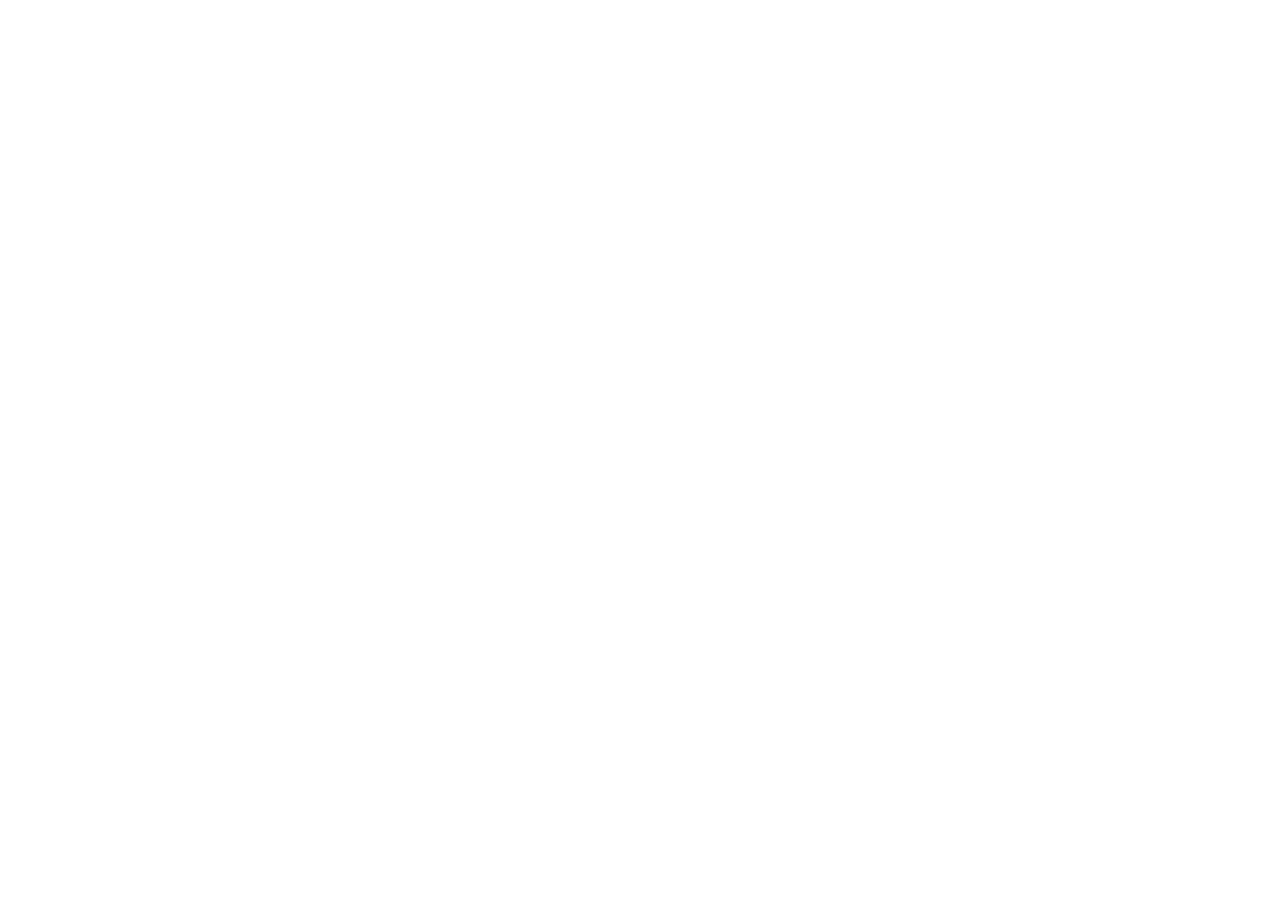
==== index.html @ e5a8c648 "commit1" ====
<!DOCTYPE html>
<html lang="ru">
<head>
    <meta charset="UTF-8">
    <meta http-equiv="X-UA-Compatible" content="IE=edge">
    <meta name="viewport" content="width=device-width, initial-scale=1.0">
    <link rel="preconnect" href="https://fonts.googleapis.com">
    <link rel="preconnect" href="https://fonts.gstatic.com" crossorigin>
    <link href="https://fonts.googleapis.com/css2?family=Raleway:wght@700&family=Roboto:wght@400;500;700;900&display=swap" rel="stylesheet">
    <title>Бизнес</title>
    <link rel="stylesheet" href="https://cdnjs.cloudflare.com/ajax/libs/modern-normalize/1.1.0/modern-normalize.min.css">
    <link rel="stylesheet" href="./css/main.min.css">
</head>
<body>
<!--Верхняя линия -->
 <!-- <header class="header">
    <div class="container header-container">
    <nav class="header-nav">
        <a href="./index.html" class="logo link">Web<span class="logo--header link">Studio</span></a>
        <ul class="header-nav__list list">
            <li class="header-nav__item"><a href="./index.html" class="header-nav__link--active header-nav__link--current link">Студия</a></li>
            <li class="header-nav__item"><a href="./portfolio.html" class="header-nav__link link">Портфолио</a></li>
            <li class="header-nav__item"><a href="#" class="header-nav__link link">Контакты</a></li>
        </ul>
    </nav>
    <ul class="connect list">
        <li class="connect__item">
            <a href="mailto:info@devstudio.com" class="connect__link link">
                <svg class="connect__icon" width="16" height="10">
                    <use href="./images/icons.svg#icon-envelope"></use>
                </svg>info@devstudio.com</a></li>
        <li class="connect__item">
            <a href="tel:+380961111111" class="connect__link link">
                <svg class="connect__icon" width="12" height="16">
                    <use href="./images/icons.svg#icon-smartphone"></use>
                </svg>
                +38 096 111 11 11</a></li>
    </ul>
    </div>
</header>
<main> -->
<!--Шапка-->        
<!-- <section class="hero">
    <div class="container">
    <h1 class="hero__title">Эффективные решения для вашего бизнеса</h1>
    <button type="button" class="hero__btn" data-modal-open>Заказать услугу</button>
</div>
</section> -->
<!--Особенности-->
<!-- <section class="section">
    <div class="container specifics">
        <h2 hidden>Особенности</h2>
    <ul class="specifics__list list" >
        <li class="specifics__item">
            <div class="specifics-soc">
            <svg class="specifics-soc__icon" width="70" height="70"> 
                <use href="./images/icons.svg#icon-antenna-1"></use>
            </svg>
        </div>
            <h3 class="specifics-title">Внимание к деталям</h3>
            <p class="specifics-title__about">Идейные соображения, а также начало повседневной работы по формированию позиции.</p>
        </li>
        <li class="specifics__item">
            <div class="specifics-soc">
            <svg class="specifics-soc__icon" width="70" height="70"> 
                <use href="./images/icons.svg#icon-clock-1"></use>
            </svg>
        </div>
            <h3 class="specifics-title">Пунктуальность</h3>
            <p class="specifics-title__about">Задача организации, в особенности же рамки и место обучения кадров влечет за собой.</p>
        </li>
        <li class="specifics__item">
            <div class="specifics-soc">
            <svg class="specifics-soc__icon" width="70" height="70"> 
                <use href="./images/icons.svg#icon-diagram-1"></use>
            </svg> 
        </div>
            <h3 class="specifics-title">Планирование</h3>
            <p class="specifics-title__about">Равным образом консультация с широким активом в значительной степени обуславливает.</p>
        </li>
        <li class="specifics__item">
            <div class="specifics-soc">
            <svg class="specifics-soc__icon" width="70" height="70"> 
                <use href="./images/icons.svg#icon-astronaut-1"></use>
            </svg>
        </div>
            <h3 class="specifics-title">Современные технологии</h3>
            <p class="specifics-title__about">Значимость этих проблем настолько очевидна, что реализация плановых заданий.</p>
        </li>
    </ul>
    </div>
</section> -->
<!--Чем мы занимаемся-->
<!-- <section class="section about">
<div class="container">
    <h2 class="about__title">Чем мы занимаемся</h2>
    <ul class="about__list list">
        <li class="about__item-1">
         <div class="over--about__item">
         <img 
         src ="./images/box-1.jpg" 
         alt="Делаем таблицы, рабочие программы на Ваших компьютерах"
         width="370"
         height="294"
        />
        <div class="about__over">
        <p class="about__text">Десктопные приложения</p>
        </div>
         </div>
        </li>
        <li class="about__item">
        <div class="over--about__item">
        <img
         src="./images/box-2.jpg" 
         alt="Проверяем работу программ на мобильных устройствах"
         width="370"
         height="294"
        />
        <div class="about__over">
        <p class="about__text">Мобильные приложения</p>
         </div>
        </div>
        </li>
        <li class="about__item">
        <div class="over--about__item">
        <img 
         src="./images/box-3.jpg" 
         alt="Делаем дизайн на Ваших устройствах"
         width="370"
         height="294"
        />
        <div class="about__over">
        <p class="about__text">Дизайнерские решения</p>
        </div>
        </div>
        </li>
    </ul>
</div>
</section> -->
<!--Наша команда-->
<!-- <section class="section teames">
<div class="container">
    <h2 class="teames__title">Наша команда</h2>
    <ul class="teames-list list" >
        <li class="teames-list__item-1">
            <img 
             src="./images/img.jpg" 
             alt="Игорь"
             width="270"
             height="260"
            />
            <div class="border-teames">
            <h3 class="border-teames__names">Игорь Демьяненко</h3>
            <p class="border-teames__proffesion">Product Designer</p>
            <ul class="teames-soc-list  list">
                <li class="teames-soc-list__item"> 
                    <a href="https://instagram.com" target="_blank" rel="noopener norefferer" aria-label="instagram link" class="teames-soc-list__link link">
                        <svg class="teames-soc-list__icon" width="20" height="20"> 
                            <use href="./images/icons.svg#icon-instagram"></use>
                        </svg>
                    </a>
                </li>
                <li class="teames-soc-list__item"> 
                    <a href="https://twitter.com" target="_blank" rel="noopener norefferer" aria-label="twitter link" class="teames-soc-list__link link">
                        <svg class="teames-soc-list__icon" width="20" height="20"> 
                            <use href="./images/icons.svg#icon-twitter"></use>
                        </svg>
                    </a>
                </li>
                <li class="teames-soc-list__item"> 
                    <a href="https://facebook.com" target="_blank" rel="noopener norefferer" aria-label="facebook link" class="teames-soc-list__link link">
                        <svg class="teames-soc-list__icon" width="20" height="20">
                            <use href="./images/icons.svg#icon-facebook"></use>
                        </svg>
                    </a>
                </li>
                <li class="teames-soc-list__item"> 
                    <a href="https://linkedin.com" target="_blank" rel="noopener norefferer" aria-label="linkedin link" class="teames-soc-list__link link">
                        <svg class="teames-soc-list__icon" width="20" height="20"> 
                            <use href="./images/icons.svg#icon-linkedin"></use>
                        </svg>
                    </a>
                </li>
            </ul>
            </div>
        </li>
        <li class="teames-list__item">
            <img
            src="./images/img-1.jpg" 
             alt="Ольга"
             width="270"
             height="260"
            />
            <div class="border-teames">
            <h3 class="border-teames__names">Ольга Репина</h3>
            <p class="border-teames__proffesion">Frontend Developer</p>
            <ul class="teames-soc-list list">
                <li class="teames-soc-list__item"> 
                    <a href="https://instagram.com" target="_blank" rel="noopener norefferer" aria-label="instagram link" class="teames-soc-list__link link">
                        <svg class="teames-soc-list__icon" width="20" height="20"> 
                            <use href="./images/icons.svg#icon-instagram"></use>
                        </svg>
                    </a>
                </li>
                <li class="teames-soc-list__item"> 
                    <a href="https://twitter.com" target="_blank" rel="noopener norefferer" aria-label="twitter link" class="teames-soc-list__link link">
                        <svg class="teames-soc-list__icon" width="20" height="20"> 
                            <use href="./images/icons.svg#icon-twitter"></use>
                        </svg>
                    </a>
                </li>
                <li class="teames-soc-list__item"> 
                    <a href="https://facebook.com" target="_blank" rel="noopener norefferer" aria-label="facebook link" class="teames-soc-list__link link">
                        <svg class="teames-soc-list__icon" width="20" height="20"> 
                            <use href="./images/icons.svg#icon-facebook"></use>
                        </svg>
                    </a>
                </li>
                <li class="teames-soc-list__item"> 
                    <a href="https://linkedin.com" target="_blank" rel="noopener norefferer" aria-label="linkedin link" class="teames-soc-list__link link">
                        <svg class="teames-soc-list__icon" width="20" height="20"> 
                            <use href="./images/icons.svg#icon-linkedin"></use>
                        </svg>
                    </a>
                </li>
            </ul>
            </div>
        </li>
        <li class="teames-list__item">
            <img 
             src="./images/img-2.jpg" 
             alt="Николай"
             width="270"
             height="260"
            />
            <div class="border-teames">
            <h3 class="border-teames__names">Николай Тарасов</h3>
            <p class="border-teames__proffesion">Marketing</p>
            <ul class="teames-soc-list list">
                <li class="teames-soc-list__item"> 
                    <a href="https://instagram.com" target="_blank" rel="noopener norefferer" aria-label="instagram link" class="teames-soc-list__link link">
                        <svg class="teames-soc-list__icon" width="20" height="20"> 
                            <use href="./images/icons.svg#icon-instagram"></use>
                        </svg>
                    </a>
                </li>
                <li class="teames-soc-list__item"> 
                    <a href="https://twitter.com" target="_blank" rel="noopener norefferer" aria-label="twitter link" class="teames-soc-list__link link">
                        <svg class="teames-soc-list__icon" width="20" height="20"> 
                            <use href="./images/icons.svg#icon-twitter"></use>
                        </svg>
                    </a>
                </li>
                <li class="teames-soc-list__item"> 
                    <a href="https://facebook.com" target="_blank" rel="noopener norefferer" aria-label="facebook link" class="teames-soc-list__link link">
                        <svg class="teames-soc-list__icon" width="20" height="20"> 
                            <use href="./images/icons.svg#icon-facebook"></use>
                        </svg>
                    </a>
                </li>
                <li class="teames-soc-list__item"> 
                    <a href="https://linkedin.com" target="_blank" rel="noopener norefferer" aria-label="linkedin link" class="teames-soc-list__link link">
                        <svg class="teames-soc-list__icon" width="20" height="20"> 
                            <use href="./images/icons.svg#icon-linkedin"></use>
                        </svg>
                    </a>
                </li>
            </ul>
            </div>
        </li>
        <li class="teames-list__item">
            <img 
             src="./images/img-3.jpg"  
             alt="Михаил"
             width="270"
             height="260"
             />
             <div class="border-teames">
            <h3 class="border-teames__names">Михаил Ермаков</h3>
            <p class="border-teames__proffesion">UI Designer</p>
            <ul class="teames-soc-list list">
                <li class="teames-soc-list__item"> 
                    <a href="https://instagram.com" target="_blank" rel="noopener norefferer" aria-label="instagram link" class="teames-soc-list__link link">
                        <svg class="teames-soc-list__icon" width="20" height="20">
                            <use href="./images/icons.svg#icon-instagram"></use>
                        </svg>
                    </a>
                </li>
                <li class="teames-soc-list__item"> 
                    <a href="https://twitter.com" target="_blank" rel="noopener norefferer" aria-label="twitter link" class="teames-soc-list__link link">
                        <svg class="teames-soc-list__icon" width="20" height="20">
                            <use href="./images/icons.svg#icon-twitter"></use>
                        </svg>
                    </a>
                </li>
                <li class="teames-soc-list__item"> 
                    <a href="https://facebook.com" target="_blank" rel="noopener norefferer" aria-label="facebook link" class="teames-soc-list__link link">
                        <svg class="teames-soc-list__icon" width="20" height="20">
                            <use href="./images/icons.svg#icon-facebook"></use>
                        </svg>
                    </a>
                </li>
                <li class="teames-soc-list__item"> 
                    <a href="https://linkedin.com" target="_blank" rel="noopener norefferer" aria-label="linkedin link" class="teames-soc-list__link link">
                        <svg class="teames-soc-list__icon" width="20" height="20"> 
                            <use href="./images/icons.svg#icon-linkedin"></use>
                        </svg>
                    </a>
                </li>
            </ul>
            </div>
        </li>
    </ul>
</div>
</section> -->
<!--Постоянные клиенты-->
<!-- <section class="section regular-clientes">
    <div class="container">
        <h2 class="regular-clientes__title">Постоянные клиенты</h2>
        <ul class="regular-clientes-list list" >
            <li class="regular-clientes-list__item">
                    <a href="https://ya&co.com" target="_blank" rel="noopener norefferer" aria-label="ya&co link" class="regular-clientes-list__link link">
                        <svg class="regular-clientes-list__icon" width="106" height="60">
                            <use href="./images/icons.svg#icon-logo5"></use>
                        </svg>
                    </a>
                </li>
                <li class="regular-clientes-list__item">
                    <a href="https://company-taglins-hers.com" target="_blank" rel="noopener norefferer" aria-label="company-taglins-hers link" class="regular-clientes-list__link link">
                        <svg class="regular-clientes-list__icon" width="106" height="60">
                            <use href="./images/icons.svg#icon-logo4"></use>
                        </svg>
                    </a>
                </li>
                <li class="regular-clientes-list__item">
                    <a href="https://company.com" target="_blank" rel="noopener norefferer" aria-label="company link" class="regular-clientes-list__link link">
                        <svg class="regular-clientes-list__icon" width="106" height="60">
                            <use href="./images/icons.svg#icon-logo3"></use>
                        </svg>
                    </a>
                </li>
                <li class="regular-clientes-list__item">
                    <a href="https://foster-peters.com" target="_blank" rel="noopener norefferer" aria-label="foster-peters link" class="regular-clientes-list__link link">
                        <svg class="regular-clientes-list__icon" width="106" height="60">
                            <use href="./images/icons.svg#icon-logo2"></use>
                        </svg>
                    </a>
                </li>
                <li class="regular-clientes-list__item">
                    <a href="https://brand.com" target="_blank" rel="noopener norefferer" aria-label="brand link" class="regular-clientes-list__link link">
                        <svg class="regular-clientes-list__icon" width="106" height="60">
                            <use href="./images/icons.svg#icon-logo1"></use>
                        </svg>
                    </a>
                </li>
                <li class="regular-clientes-list__item">
                    <a href="https://company-tag-line.com" target="_blank" rel="noopener norefferer" aria-label="company-tag-line link" class="regular-clientes-list__link link">
                        <svg class="regular-clientes-list__icon" width="106" height="60">
                            <use href="./images/icons.svg#icon-logo"></use>
                        </svg>
                    </a>
                </li>
    </ul>  
</div>
</section>
</main>  -->
<!--Подвал -->
<!-- <footer class="footer">
    <div class="container footer-container">
        <div class="adress">
    <a href="./index.html" class="logo logo__link link">Web<span class="logo--footer link">Studio</span></a>
  <address class="footer-adress">
      <ul class="footer-adress-list list" >
          <li class="footer-adress-list__item"><a href="https://goo.gl/maps/yjC5RcyftHidpWkh8" target="_blank" rel="nooperer norefferer" class="footer-adress-list__link link">г. Киев, пр-т Леси Украинки, 26</a></li>
          <li class="footer-adress-list__item"><a href="mailto:info@example.com" class="footer-adress-list__link link">info@example.com</a></li>
          <li class="footer-adress-list__item"><a href="tel:+380991111111" class="footer-adress-list__link link">+38 099 111 11 11</a></li>
      </ul>
  </address>
</div>
  <div class="footer-soc">
    <h2 class="footer-soc__title">Присоединяйтесь</h2>
    <ul class="footer-soc-list list">
        <li class="footer-soc-list__item"> 
            <a href="https://instagram.com" target="_blank" rel="noopener norefferer" aria-label="instagram link" class="footer-soc-list__link link">
                <svg class="footer-soc-list__icon" width="20" height="20">
                    <use href="./images/icons.svg#icon-instagram"></use>
                </svg>
            </a>
        </li>
        <li class="footer-soc-list__item"> 
            <a href="https://twitter.com" target="_blank" rel="noopener norefferer" aria-label="twitter link" class="footer-soc-list__link link">
                <svg class="footer-soc-list__icon" width="20" height="20">
                    <use href="./images/icons.svg#icon-twitter"></use>
                </svg>
            </a>
        </li>
        <li class="footer-soc-list__item"> 
            <a href="https://facebook.com" target="_blank" rel="noopener norefferer" aria-label="facebook link" class="footer-soc-list__link link">
                <svg class="footer-soc-list__icon" width="20" height="20">
                    <use href="./images/icons.svg#icon-facebook"></use>
                </svg>
            </a>
        </li>
        <li class="footer-soc-list__item"> 
            <a href="https://linkedin.com" target="_blank" rel="noopener norefferer" aria-label="linkedin link" class="footer-soc-list__link link">
                <svg class="footer-soc-list__icon" width="20" height="20"> 
                    <use href="./images/icons.svg#icon-linkedin"></use>
                </svg>
            </a>
        </li>
    </ul>
    </div>
    <div class="footer-subscribe">
        <h2 class="footer-subscribe__title">Подпишитесь на рассылку</h2>
        <form class="footer-subscribe-form">
            <input type="email" name="mail" id="mail" placeholder="E-mail" class="footer-subscribe-form__mail" required>
            <button type="submit" class="footer-subscribe-form__btn--send">Подписаться 
                <svg class="footer-subscribe-form__icon" width="24" height="24">
                <use href="./images/icons.svg#icon-send">
                </use>
              </svg>
            </button>
        </form>
    </div>
</div>
</footer> -->
<!--модал -->
<!-- <div class="backdrop is-hidden" data-modal>
    <div class="modal">
    <button type="button" class="modal__close-btn" data-modal-close>
        <svg class="modal__icon" width="18" height="18">
          <use href="./images/icons.svg#icon-close-black"></use>
        </svg>
      </button>
      <form class="modal-form" method="POST">
          <b class="modal-form__title">Оставьте свои данные, мы вам перезвоним</b>
              <label for="name" class="modal-form__group">
              <span class="modal-form__tag">Имя</span>
                  <input type="text" name="user-name" id="name" class="modal-form__input" placeholder="">
                  <svg class="modal-form__icon" width="18" height="18">
                    <use href="./images/icons.svg#icon-person"></use>
                  </svg>
                </label>
            <label for="tel" class="modal-form__group">
            <span class="modal-form__tag">Телефон</span>
                <input type="tel" name="user-phone" id="tel" class="modal-form__input" placeholder="">
                <svg class="modal-form__icon" width="18" height="18">
                  <use href="./images/icons.svg#icon-phone"></use>
                </svg>
                </label>
            <label for="email" class="modal-form__group">
            <span class="modal-form__tag">Почта</span>
                <input type="email" name="email" id="email" class="modal-form__input" placeholder="">
                <svg class="modal-form__icon" width="18" height="18">
                  <use href="./images/icons.svg#icon-email-black"></use>
                </svg>
            </label>
            <label for="comment"  id="non-hidden" class="modal-form__group">
               <span class="modal-form__tag">Комментарий</span>
                <textarea name="comment" id="comment" rows="5" class="modal-form__textarea" placeholder="Введите текст"></textarea>
            </label>
          <label class="modal-form__group">
              <input type="checkbox" name="checkbox" id="checkbox" class="modal-field-checkbox visually-hidden" tabindex="-1" aria-hidden="true">
              <span class="modal-field-checkbox__group" tabindex="0" role="checkbox" aria-checked="true" aria-labelledby="checkbox">
                <svg class="modal-field-checkbox__icon" width="16" height="15">
                    <use href="./images/icons.svg#icon-Vector1"></use>
                  </svg>
              </span>
              <span class="modal-field-checkbox__agreement">Соглашаюсь с рассылкой и принимаю&nbsp;
                      <a href="" class="modal-field-checkbox__rules">Условия договора</a>
                </span>
            </label>
        <button type="submit" class="modal-form__btn-send-modal">Отправить</button>
      </form>
    </div>
</div>
<script src="./js/modal.js"></script> -->
</body>
</html>
---- css/main.min.css ----
:root{--main-color: #757575;--first-title-color:#FFFFFF;--second-title-color: #212121;--first-btn-color: #ffff;--accent-color:#2196F3}body{font-family:'Roboto', sans-serif;font-size:14px;font-weight:400;font-style:normal;background-color:#ffffff;color:var(--main-color)}a,input,textarea{color:currentColor}h1,h2,h3,h4,h5,h6,p,ul{padding:0;margin:0}.list{margin:0;padding:0}.list{list-style:none}.link{text-decoration:none}*,::after,::before{-webkit-box-sizing:border-box;box-sizing:border-box}.container{max-width:480px;margin:0 auto;padding-left:15px;padding-right:15px}@media screen and (min-width: 768px){.container{max-width:768px}}@media screen and (min-width: 1200px){.container{max-width:1200px}}.section{padding-bottom:0}@media screen and (min-width: 768px){.specifics__list{display:-webkit-box;display:-ms-flexbox;display:flex;-ms-flex-wrap:wrap;flex-wrap:wrap;gap:30px}}.specifics-soc{display:-webkit-box;display:-ms-flexbox;display:flex;height:120px;margin-bottom:30px;-webkit-box-align:center;-ms-flex-align:center;align-items:center;-webkit-box-pack:center;-ms-flex-pack:center;justify-content:center;background-color:#F5F4FA;border-radius:4px}.specifics-title{margin-bottom:10px;font-weight:700;line-height:1.14;letter-spacing:0.03em;text-transform:uppercase;text-align:center;color:var(--second-title-color)}@media screen and (min-width: 768px){.specifics-title{text-align:left}}.specifics-title__about{line-height:1.71;letter-spacing:0.03em;color:var(--main-color)}@media screen and (max-width: 767px){.specifics__item{margin-bottom:30px}.specifics__item:last-child{margin-bottom:0}}@media screen and (min-width: 768px){.specifics__item{-ms-flex-preferred-size:354px;flex-basis:354px}}@media screen and (min-width: 1200px){.specifics__item{-ms-flex-preferred-size:270px;flex-basis:270px}}
/*# sourceMappingURL=main.min.css.map */
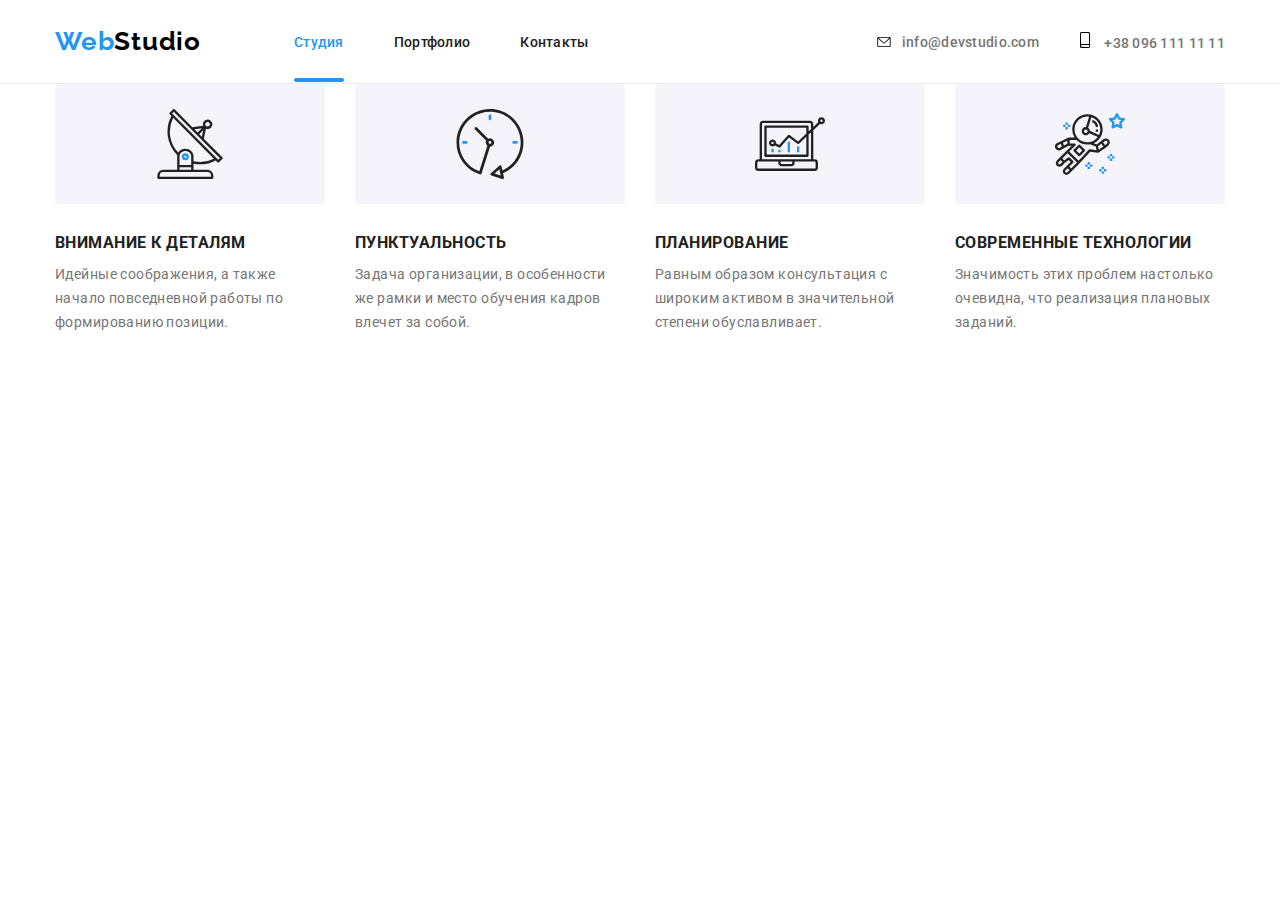
==== commit 90ee936a: "commit2" ====
--- a/index.html
+++ b/index.html
@@ -13,7 +13,7 @@
 </head>
 <body>
 <!--Верхняя линия -->
- <!-- <header class="header">
+ <header class="header">
     <div class="container header-container">
     <nav class="header-nav">
         <a href="./index.html" class="logo link">Web<span class="logo--header link">Studio</span></a>
@@ -38,7 +38,7 @@
     </ul>
     </div>
 </header>
-<main> -->
+<main>
 <!--Шапка-->        
 <!-- <section class="hero">
     <div class="container">
@@ -47,7 +47,7 @@
 </div>
 </section> -->
 <!--Особенности-->
-<!-- <section class="section">
+<section class="section">
     <div class="container specifics">
         <h2 hidden>Особенности</h2>
     <ul class="specifics__list list" >
@@ -89,7 +89,7 @@
         </li>
     </ul>
     </div>
-</section> -->
+</section>
 <!--Чем мы занимаемся-->
 <!-- <section class="section about">
 <div class="container">
--- a/css/main.min.css
+++ b/css/main.min.css
@@ -1,2 +1,2 @@
-:root{--main-color: #757575;--first-title-color:#FFFFFF;--second-title-color: #212121;--first-btn-color: #ffff;--accent-color:#2196F3}body{font-family:'Roboto', sans-serif;font-size:14px;font-weight:400;font-style:normal;background-color:#ffffff;color:var(--main-color)}a,input,textarea{color:currentColor}h1,h2,h3,h4,h5,h6,p,ul{padding:0;margin:0}.list{margin:0;padding:0}.list{list-style:none}.link{text-decoration:none}*,::after,::before{-webkit-box-sizing:border-box;box-sizing:border-box}.container{max-width:480px;margin:0 auto;padding-left:15px;padding-right:15px}@media screen and (min-width: 768px){.container{max-width:768px}}@media screen and (min-width: 1200px){.container{max-width:1200px}}.section{padding-bottom:0}@media screen and (min-width: 768px){.specifics__list{display:-webkit-box;display:-ms-flexbox;display:flex;-ms-flex-wrap:wrap;flex-wrap:wrap;gap:30px}}.specifics-soc{display:-webkit-box;display:-ms-flexbox;display:flex;height:120px;margin-bottom:30px;-webkit-box-align:center;-ms-flex-align:center;align-items:center;-webkit-box-pack:center;-ms-flex-pack:center;justify-content:center;background-color:#F5F4FA;border-radius:4px}.specifics-title{margin-bottom:10px;font-weight:700;line-height:1.14;letter-spacing:0.03em;text-transform:uppercase;text-align:center;color:var(--second-title-color)}@media screen and (min-width: 768px){.specifics-title{text-align:left}}.specifics-title__about{line-height:1.71;letter-spacing:0.03em;color:var(--main-color)}@media screen and (max-width: 767px){.specifics__item{margin-bottom:30px}.specifics__item:last-child{margin-bottom:0}}@media screen and (min-width: 768px){.specifics__item{-ms-flex-preferred-size:354px;flex-basis:354px}}@media screen and (min-width: 1200px){.specifics__item{-ms-flex-preferred-size:270px;flex-basis:270px}}
+:root{--main-color: #757575;--first-title-color:#FFFFFF;--second-title-color: #212121;--first-btn-color: #ffff;--accent-color:#2196F3}body{font-family:'Roboto', sans-serif;font-size:14px;font-weight:400;font-style:normal;background-color:#ffffff;color:var(--main-color)}a,input,textarea{color:currentColor}h1,h2,h3,h4,h5,h6,p,ul{padding:0;margin:0}.list{margin:0;padding:0}.list{list-style:none}.link{text-decoration:none}*,::after,::before{-webkit-box-sizing:border-box;box-sizing:border-box}.container{max-width:480px;margin:0 auto;padding-left:15px;padding-right:15px}@media screen and (min-width: 768px){.container{max-width:768px}}@media screen and (min-width: 1200px){.container{max-width:1200px}}.header{border-bottom:1px solid #ECECEC}.header-container{display:-webkit-box;display:-ms-flexbox;display:flex;-webkit-box-align:center;-ms-flex-align:center;align-items:center}.header-nav{display:-webkit-box;display:-ms-flexbox;display:flex;-webkit-box-align:center;-ms-flex-align:center;align-items:center}.logo{margin-right:93px;font-family:'Raleway', sans-serif;font-weight:700;font-size:26px;line-height:1.19;letter-spacing:0.03em;border:none;color:var(--accent-color)}.logo--header{color:#000000}.header-nav__list{display:-webkit-box;display:-ms-flexbox;display:flex;-webkit-box-align:center;-ms-flex-align:center;align-items:center}.header-nav__list .header-nav__link--active{display:block;padding-top:32px;padding-bottom:32px;font-weight:500;font-size:14px;line-height:1.15;letter-spacing:0.02em;color:var(--accent-color)}.header-nav__list .header-nav__link--current{position:relative;color:var(--accent-color)}@media screen and (max-width: 767px){.header-nav__list{display:none}}.header-nav__item+.header-nav__item{margin-left:50px}.header-nav__link{display:block;padding-top:32px;padding-bottom:32px;font-weight:500;font-size:14px;line-height:1.15;letter-spacing:0.02em;color:var(--second-title-color);-webkit-transition:color 250ms cubic-bezier(0.4, 0, 0.2, 1);transition:color 250ms cubic-bezier(0.4, 0, 0.2, 1)}.header-nav__link:hover,.header-nav__link:focus{color:var(--accent-color)}.header-nav__link--active.header-nav__link--current::after{content:"";width:100%;height:4px;position:absolute;bottom:0px;left:0px;display:block;border-radius:4px;background:var(--accent-color);-webkit-transition:opacity 250ms cubic-bezier(0.4, 0, 0.2, 1);transition:opacity 250ms cubic-bezier(0.4, 0, 0.2, 1)}@media screen and (max-width: 767px){.connect{display:none}}@media screen and (min-width: 768px){.connect{margin-left:auto}}@media screen and (min-width: 1200px){.connect{display:-webkit-box;display:-ms-flexbox;display:flex}}.connect__item{-webkit-transition:fill 250ms cubic-bezier(0.4, 0, 0.2, 1);transition:fill 250ms cubic-bezier(0.4, 0, 0.2, 1)}@media screen and (min-width: 768px) and (max-width: 1199px){.connect__item{margin-bottom:10px}.connect__item:last-child{margin-bottom:0}}@media screen and (min-width: 1200px){.connect__item{display:-webkit-box;display:-ms-flexbox;display:flex;-webkit-box-align:center;-ms-flex-align:center;align-items:center}}.connect__item:hover,.connect__item:focus{fill:var(--accent-color)}.connect__item+.connect__item{margin-left:30px}.connect__link{display:block;margin-left:10px;font-weight:500;font-size:14px;line-height:1.15;letter-spacing:0.02em;color:var(--main-color);-webkit-transition:color 250ms cubic-bezier(0.4, 0, 0.2, 1);transition:color 250ms cubic-bezier(0.4, 0, 0.2, 1)}@media screen and (min-width: 1200px){.connect__link{padding-top:32px;padding-bottom:32px}}.connect__link:hover,.connect__link:focus{color:var(--accent-color)}.connect__icon{margin-right:10px;color:var(--main-color)}.section{padding-bottom:0}@media screen and (min-width: 768px){.specifics__list{display:-webkit-box;display:-ms-flexbox;display:flex;-ms-flex-wrap:wrap;flex-wrap:wrap;gap:30px}}.specifics-soc{display:-webkit-box;display:-ms-flexbox;display:flex;height:120px;margin-bottom:30px;-webkit-box-align:center;-ms-flex-align:center;align-items:center;-webkit-box-pack:center;-ms-flex-pack:center;justify-content:center;background-color:#F5F4FA;border-radius:4px}.specifics-title{margin-bottom:10px;font-weight:700;line-height:1.14;letter-spacing:0.03em;text-transform:uppercase;text-align:center;color:var(--second-title-color)}@media screen and (min-width: 768px){.specifics-title{text-align:left}}.specifics-title__about{line-height:1.71;letter-spacing:0.03em;color:var(--main-color)}@media screen and (max-width: 767px){.specifics__item{margin-bottom:30px}.specifics__item:last-child{margin-bottom:0}}@media screen and (min-width: 768px){.specifics__item{-ms-flex-preferred-size:354px;flex-basis:354px}}@media screen and (min-width: 1200px){.specifics__item{-ms-flex-preferred-size:270px;flex-basis:270px}}
 /*# sourceMappingURL=main.min.css.map */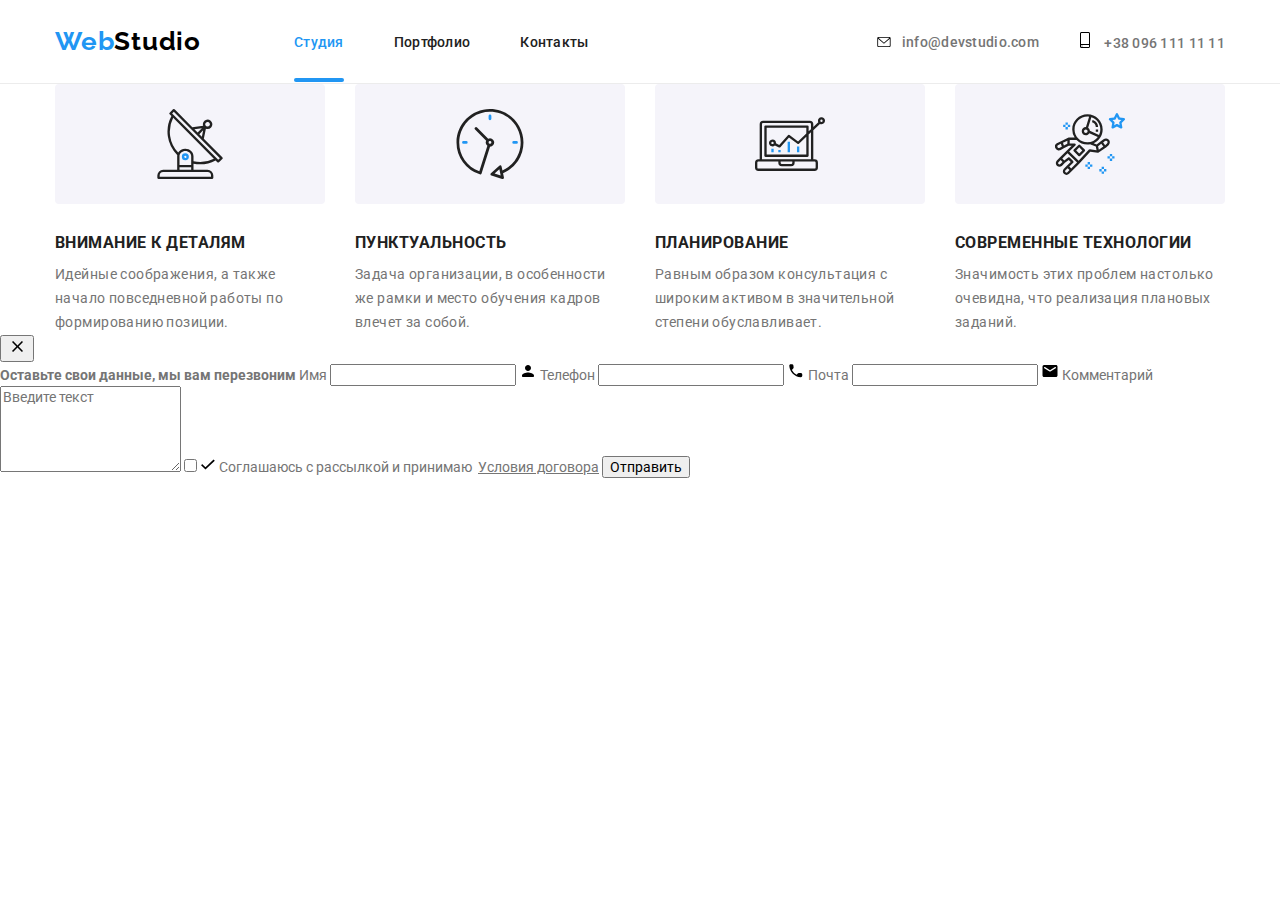
==== commit 42daa6c4: "commit3" ====
--- a/index.html
+++ b/index.html
@@ -22,6 +22,51 @@
             <li class="header-nav__item"><a href="./portfolio.html" class="header-nav__link link">Портфолио</a></li>
             <li class="header-nav__item"><a href="#" class="header-nav__link link">Контакты</a></li>
         </ul>
+        <button type="button" class="header-btn" data-menu-button aria-expanded="false">
+            <svg class="header-btn__icon" width="40" height="40">
+            <use class="header-btn__icon-open" href="./images/icons.svg#icon-menu_40px"></use>
+            <use class="header-btn__icon-close" href="./images/icons.svg#icon-close-black"></use>
+            </svg>
+        </button>
+        <div class="mobile-btn" data-menu>
+            <ul class="mobile-btn__list list">
+                <li class="mobile-btn__item">
+                    <a href="./index.html" class="mobile-btn__link--active link">Студия</a>
+                </li>
+                <li class="mobile-btn__item">
+                    <a href="./portfolio.html" class="mobile-btn__link link">Портфолио</a>
+                </li>
+                <li class="mobile-btn__item">
+                    <a href="#" class="mobile-btn__link link">Контакты</a>
+                </li>
+            </ul>  
+            <ul class="mobile-btn-connect__list list">
+                <li class="mobile-btn-connect__item">
+                    <a href="tel:+380961111111" class="mobile-btn-connect__link--phone link">+38 096 111 11 11</a>
+                </li>
+                <li class="mobile-btn-connect__item">
+                    <a href="mailto:info@devstudio.com" class="mobile-btn-connect__link--mail link">info@devstudio.com</a>
+                </li>
+            </ul>
+            <ul class="mobile-soc-list  list">
+                <li class="mobile-soc-list__item"> 
+                    <a href="https://instagram.com" target="_blank" rel="noopener norefferer" aria-label="instagram link" class="mobile-soc-list__link link">Instagram
+                    </a>
+                </li>
+                <li class="mobile-soc-list__item"> 
+                    <a href="https://twitter.com" target="_blank" rel="noopener norefferer" aria-label="twitter link" class="mobile-soc-list__link link">Twitter
+                    </a>
+                </li>
+                <li class="mobile-soc-list__item"> 
+                    <a href="https://facebook.com" target="_blank" rel="noopener norefferer" aria-label="facebook link" class="mobile-soc-list__link link">Facebook
+                    </a>
+                </li>
+                <li class="mobile-soc-list__item"> 
+                    <a href="https://linkedin.com" target="_blank" rel="noopener norefferer" aria-label="linkedin link" class="mobile-soc-list__link link">LinkedIn
+                    </a>
+                </li>
+            </ul>
+        </div>
     </nav>
     <ul class="connect list">
         <li class="connect__item">
@@ -425,7 +470,7 @@
 </div>
 </footer> -->
 <!--модал -->
-<!-- <div class="backdrop is-hidden" data-modal>
+<div class="backdrop is-hidden" data-modal>
     <div class="modal">
     <button type="button" class="modal__close-btn" data-modal-close>
         <svg class="modal__icon" width="18" height="18">
@@ -474,6 +519,7 @@
       </form>
     </div>
 </div>
-<script src="./js/modal.js"></script> -->
+<script src="./js/modal.js"></script>
+<script src="./js/header-btn.js"></script>
 </body>
 </html>
--- a/css/main.min.css
+++ b/css/main.min.css
@@ -1,2 +1,2 @@
-:root{--main-color: #757575;--first-title-color:#FFFFFF;--second-title-color: #212121;--first-btn-color: #ffff;--accent-color:#2196F3}body{font-family:'Roboto', sans-serif;font-size:14px;font-weight:400;font-style:normal;background-color:#ffffff;color:var(--main-color)}a,input,textarea{color:currentColor}h1,h2,h3,h4,h5,h6,p,ul{padding:0;margin:0}.list{margin:0;padding:0}.list{list-style:none}.link{text-decoration:none}*,::after,::before{-webkit-box-sizing:border-box;box-sizing:border-box}.container{max-width:480px;margin:0 auto;padding-left:15px;padding-right:15px}@media screen and (min-width: 768px){.container{max-width:768px}}@media screen and (min-width: 1200px){.container{max-width:1200px}}.header{border-bottom:1px solid #ECECEC}.header-container{display:-webkit-box;display:-ms-flexbox;display:flex;-webkit-box-align:center;-ms-flex-align:center;align-items:center}.header-nav{display:-webkit-box;display:-ms-flexbox;display:flex;-webkit-box-align:center;-ms-flex-align:center;align-items:center}.logo{margin-right:93px;font-family:'Raleway', sans-serif;font-weight:700;font-size:26px;line-height:1.19;letter-spacing:0.03em;border:none;color:var(--accent-color)}.logo--header{color:#000000}.header-nav__list{display:-webkit-box;display:-ms-flexbox;display:flex;-webkit-box-align:center;-ms-flex-align:center;align-items:center}.header-nav__list .header-nav__link--active{display:block;padding-top:32px;padding-bottom:32px;font-weight:500;font-size:14px;line-height:1.15;letter-spacing:0.02em;color:var(--accent-color)}.header-nav__list .header-nav__link--current{position:relative;color:var(--accent-color)}@media screen and (max-width: 767px){.header-nav__list{display:none}}.header-nav__item+.header-nav__item{margin-left:50px}.header-nav__link{display:block;padding-top:32px;padding-bottom:32px;font-weight:500;font-size:14px;line-height:1.15;letter-spacing:0.02em;color:var(--second-title-color);-webkit-transition:color 250ms cubic-bezier(0.4, 0, 0.2, 1);transition:color 250ms cubic-bezier(0.4, 0, 0.2, 1)}.header-nav__link:hover,.header-nav__link:focus{color:var(--accent-color)}.header-nav__link--active.header-nav__link--current::after{content:"";width:100%;height:4px;position:absolute;bottom:0px;left:0px;display:block;border-radius:4px;background:var(--accent-color);-webkit-transition:opacity 250ms cubic-bezier(0.4, 0, 0.2, 1);transition:opacity 250ms cubic-bezier(0.4, 0, 0.2, 1)}@media screen and (max-width: 767px){.connect{display:none}}@media screen and (min-width: 768px){.connect{margin-left:auto}}@media screen and (min-width: 1200px){.connect{display:-webkit-box;display:-ms-flexbox;display:flex}}.connect__item{-webkit-transition:fill 250ms cubic-bezier(0.4, 0, 0.2, 1);transition:fill 250ms cubic-bezier(0.4, 0, 0.2, 1)}@media screen and (min-width: 768px) and (max-width: 1199px){.connect__item{margin-bottom:10px}.connect__item:last-child{margin-bottom:0}}@media screen and (min-width: 1200px){.connect__item{display:-webkit-box;display:-ms-flexbox;display:flex;-webkit-box-align:center;-ms-flex-align:center;align-items:center}}.connect__item:hover,.connect__item:focus{fill:var(--accent-color)}.connect__item+.connect__item{margin-left:30px}.connect__link{display:block;margin-left:10px;font-weight:500;font-size:14px;line-height:1.15;letter-spacing:0.02em;color:var(--main-color);-webkit-transition:color 250ms cubic-bezier(0.4, 0, 0.2, 1);transition:color 250ms cubic-bezier(0.4, 0, 0.2, 1)}@media screen and (min-width: 1200px){.connect__link{padding-top:32px;padding-bottom:32px}}.connect__link:hover,.connect__link:focus{color:var(--accent-color)}.connect__icon{margin-right:10px;color:var(--main-color)}.section{padding-bottom:0}@media screen and (min-width: 768px){.specifics__list{display:-webkit-box;display:-ms-flexbox;display:flex;-ms-flex-wrap:wrap;flex-wrap:wrap;gap:30px}}.specifics-soc{display:-webkit-box;display:-ms-flexbox;display:flex;height:120px;margin-bottom:30px;-webkit-box-align:center;-ms-flex-align:center;align-items:center;-webkit-box-pack:center;-ms-flex-pack:center;justify-content:center;background-color:#F5F4FA;border-radius:4px}.specifics-title{margin-bottom:10px;font-weight:700;line-height:1.14;letter-spacing:0.03em;text-transform:uppercase;text-align:center;color:var(--second-title-color)}@media screen and (min-width: 768px){.specifics-title{text-align:left}}.specifics-title__about{line-height:1.71;letter-spacing:0.03em;color:var(--main-color)}@media screen and (max-width: 767px){.specifics__item{margin-bottom:30px}.specifics__item:last-child{margin-bottom:0}}@media screen and (min-width: 768px){.specifics__item{-ms-flex-preferred-size:354px;flex-basis:354px}}@media screen and (min-width: 1200px){.specifics__item{-ms-flex-preferred-size:270px;flex-basis:270px}}
+:root{--main-color: #757575;--first-title-color:#FFFFFF;--second-title-color: #212121;--first-btn-color: #ffff;--accent-color:#2196F3}body{font-family:'Roboto', sans-serif;font-size:14px;font-weight:400;font-style:normal;background-color:#ffffff;color:var(--main-color)}a,input,textarea{color:currentColor}h1,h2,h3,h4,h5,h6,p,ul{padding:0;margin:0}.list{margin:0;padding:0}.list{list-style:none}.link{text-decoration:none}*,::after,::before{-webkit-box-sizing:border-box;box-sizing:border-box}.container{max-width:480px;margin:0 auto;padding-left:15px;padding-right:15px}@media screen and (min-width: 768px){.container{max-width:768px}}@media screen and (min-width: 1200px){.container{max-width:1200px}}.header{border-bottom:1px solid #ECECEC}@media screen and (max-width: 767px){.header{padding-top:10px;padding-bottom:10px}}@media screen and (min-width: 768px){.header-container{display:-webkit-box;display:-ms-flexbox;display:flex;-webkit-box-align:center;-ms-flex-align:center;align-items:center}}.header-nav{display:-webkit-box;display:-ms-flexbox;display:flex;-webkit-box-align:center;-ms-flex-align:center;align-items:center;-webkit-box-pack:justify;-ms-flex-pack:justify;justify-content:space-between}.logo{margin-right:93px;font-family:'Raleway', sans-serif;font-weight:700;font-size:26px;line-height:1.19;letter-spacing:0.03em;border:none;color:var(--accent-color)}.logo--header{color:#000000}.header-nav__list{display:-webkit-box;display:-ms-flexbox;display:flex;-webkit-box-align:center;-ms-flex-align:center;align-items:center}@media screen and (max-width: 767px){.header-nav__list{display:none}}.header-nav__list .header-nav__link--active{display:block;font-weight:500;font-size:14px;line-height:1.15;letter-spacing:0.02em;color:var(--accent-color)}@media screen and (min-width: 768px){.header-nav__list .header-nav__link--active{padding-top:32px;padding-bottom:32px}}.header-nav__list .header-nav__link--current{position:relative;color:var(--accent-color)}.header-nav__item+.header-nav__item{margin-left:50px}.header-nav__link{display:block;font-weight:500;font-size:14px;line-height:1.15;letter-spacing:0.02em;color:var(--second-title-color);-webkit-transition:color 250ms cubic-bezier(0.4, 0, 0.2, 1);transition:color 250ms cubic-bezier(0.4, 0, 0.2, 1)}@media screen and (min-width: 768px){.header-nav__link{padding-top:32px;padding-bottom:32px}}.header-nav__link:hover,.header-nav__link:focus{color:var(--accent-color)}.header-nav__link--active.header-nav__link--current::after{content:"";width:100%;height:4px;position:absolute;bottom:0px;left:0px;display:block;border-radius:4px;background:var(--accent-color);-webkit-transition:opacity 250ms cubic-bezier(0.4, 0, 0.2, 1);transition:opacity 250ms cubic-bezier(0.4, 0, 0.2, 1)}@media screen and (max-width: 767px){.connect{display:none}}@media screen and (min-width: 768px){.connect{margin-left:auto}}@media screen and (min-width: 1200px){.connect{display:-webkit-box;display:-ms-flexbox;display:flex}}.connect__item{-webkit-transition:fill 250ms cubic-bezier(0.4, 0, 0.2, 1);transition:fill 250ms cubic-bezier(0.4, 0, 0.2, 1)}@media screen and (min-width: 768px) and (max-width: 1199px){.connect__item{margin-bottom:10px}.connect__item:last-child{margin-bottom:0}}@media screen and (min-width: 1200px){.connect__item{display:-webkit-box;display:-ms-flexbox;display:flex;-webkit-box-align:center;-ms-flex-align:center;align-items:center}}.connect__item:hover,.connect__item:focus{fill:var(--accent-color)}@media screen and (min-width: 1200px){.connect__item+.connect__item{margin-left:30px}}.connect__link{display:block;margin-left:10px;font-weight:500;font-size:14px;line-height:1.15;letter-spacing:0.02em;color:var(--main-color);-webkit-transition:color 250ms cubic-bezier(0.4, 0, 0.2, 1);transition:color 250ms cubic-bezier(0.4, 0, 0.2, 1)}@media screen and (min-width: 1200px){.connect__link{padding-top:32px;padding-bottom:32px}}.connect__link:hover,.connect__link:focus{color:var(--accent-color)}.connect__icon{margin-right:10px;color:var(--main-color)}.header-btn{position:relative;display:-webkit-box;display:-ms-flexbox;display:flex;-webkit-box-align:center;-ms-flex-align:center;align-items:center;-webkit-box-pack:center;-ms-flex-pack:center;justify-content:center;border:none;fill:#000000;background-color:transparent;width:40px;height:40px;padding:0;cursor:pointer;z-index:10;-webkit-transition:fill 250ms cubic-bezier(0.4, 0, 0.2, 1);transition:fill 250ms cubic-bezier(0.4, 0, 0.2, 1)}@media screen and (min-width: 768px){.header-btn{display:none}}.header-btn:hover,.header-btn:focus{fill:var(--accent-color)}.header-btn .header-btn__icon-open{opacity:1}.header-btn.is-open .header-btn__icon-open{opacity:0}.header-btn .header-btn__icon-close{opacity:0}.header-btn.is-open .header-btn__icon-close{opacity:1}.mobile-btn{position:fixed;top:0;left:0;-webkit-transform:translateX(100%);transform:translateX(100%);background-color:#fff;width:100%;height:100%;padding:48px 40px;-webkit-transition:-webkit-transform 250ms cubic-bezier(0.4, 0, 0.2, 1);transition:-webkit-transform 250ms cubic-bezier(0.4, 0, 0.2, 1);transition:transform 250ms cubic-bezier(0.4, 0, 0.2, 1);transition:transform 250ms cubic-bezier(0.4, 0, 0.2, 1), -webkit-transform 250ms cubic-bezier(0.4, 0, 0.2, 1)}.mobile-btn.is-open{-webkit-transform:translateX(0);transform:translateX(0)}.mobile-btn__item{margin-bottom:32px}.mobile-btn__item:last-child{margin-bottom:0}.mobile-btn__link{font-family:'Roboto';font-style:normal;font-weight:500;font-size:40px;line-height:1.17;letter-spacing:0.02em;color:var(--second-title-color);-webkit-transition:color 250ms cubic-bezier(0.4, 0, 0.2, 1);transition:color 250ms cubic-bezier(0.4, 0, 0.2, 1)}.mobile-btn__link:hover,.mobile-btn__link:focus{color:var(--accent-color)}.mobile-btn__link--active{font-family:'Roboto';font-style:normal;font-weight:500;font-size:40px;line-height:1.17;letter-spacing:0.02em;color:#2196F3}.mobile-btn-connect__list{margin-top:auto;margin-bottom:64px}.mobile-btn-connect__item{margin-bottom:32px}.mobile-btn-connect__item:last-child{margin-bottom:0}.mobile-btn-connect__link{font-family:'Roboto';font-style:normal;font-weight:500}.mobile-btn-connect__link--phone{font-size:34px;line-height:1.18;letter-spacing:0.02em;color:#2196F3}@media screen and (max-width: 479px){.mobile-btn-connect__link--phone{font-size:24px}}.mobile-btn-connect__link--mail{font-size:24px;line-height:1.17;letter-spacing:0.02em;color:#757575}.mobile-soc-list{display:-webkit-box;display:-ms-flexbox;display:flex;-ms-flex-wrap:wrap;flex-wrap:wrap;gap:10px}.mobile-soc-list__link{font-family:'Roboto';font-style:normal;font-weight:500;font-size:18px;line-height:1.22;letter-spacing:0.02em;color:#2196F3}.mobile-soc-list__item:not(:last-child) .mobile-soc-list__link{padding-right:10px;border-right:1px solid rgba(33,33,33,0.2)}.section{padding-bottom:0}@media screen and (min-width: 768px){.specifics__list{display:-webkit-box;display:-ms-flexbox;display:flex;-ms-flex-wrap:wrap;flex-wrap:wrap;gap:30px}}.specifics-soc{display:-webkit-box;display:-ms-flexbox;display:flex;height:120px;margin-bottom:30px;-webkit-box-align:center;-ms-flex-align:center;align-items:center;-webkit-box-pack:center;-ms-flex-pack:center;justify-content:center;background-color:#F5F4FA;border-radius:4px}.specifics-title{margin-bottom:10px;font-weight:700;line-height:1.14;letter-spacing:0.03em;text-transform:uppercase;text-align:center;color:var(--second-title-color)}@media screen and (min-width: 768px){.specifics-title{text-align:left}}.specifics-title__about{line-height:1.71;letter-spacing:0.03em;color:var(--main-color)}@media screen and (max-width: 767px){.specifics__item{margin-bottom:30px}.specifics__item:last-child{margin-bottom:0}}@media screen and (min-width: 768px){.specifics__item{-ms-flex-preferred-size:354px;flex-basis:354px}}@media screen and (min-width: 1200px){.specifics__item{-ms-flex-preferred-size:270px;flex-basis:270px}}
 /*# sourceMappingURL=main.min.css.map */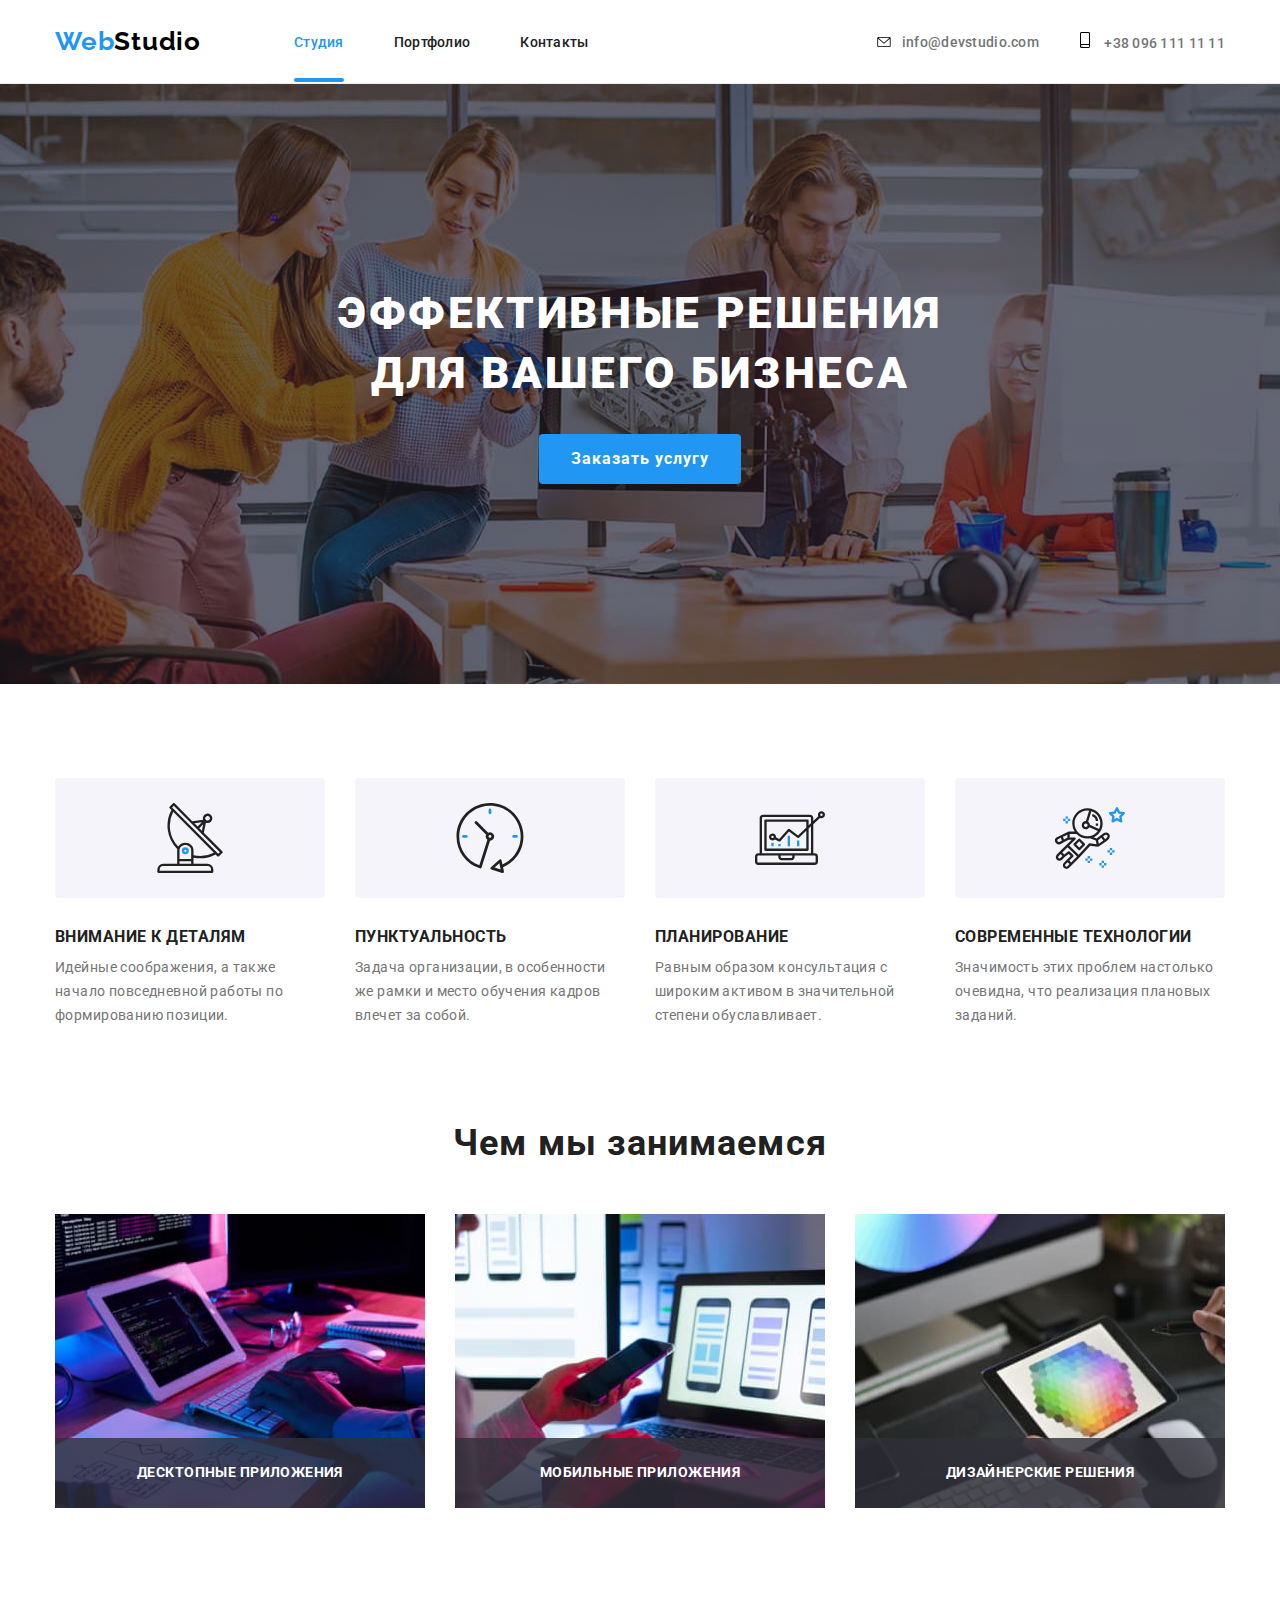
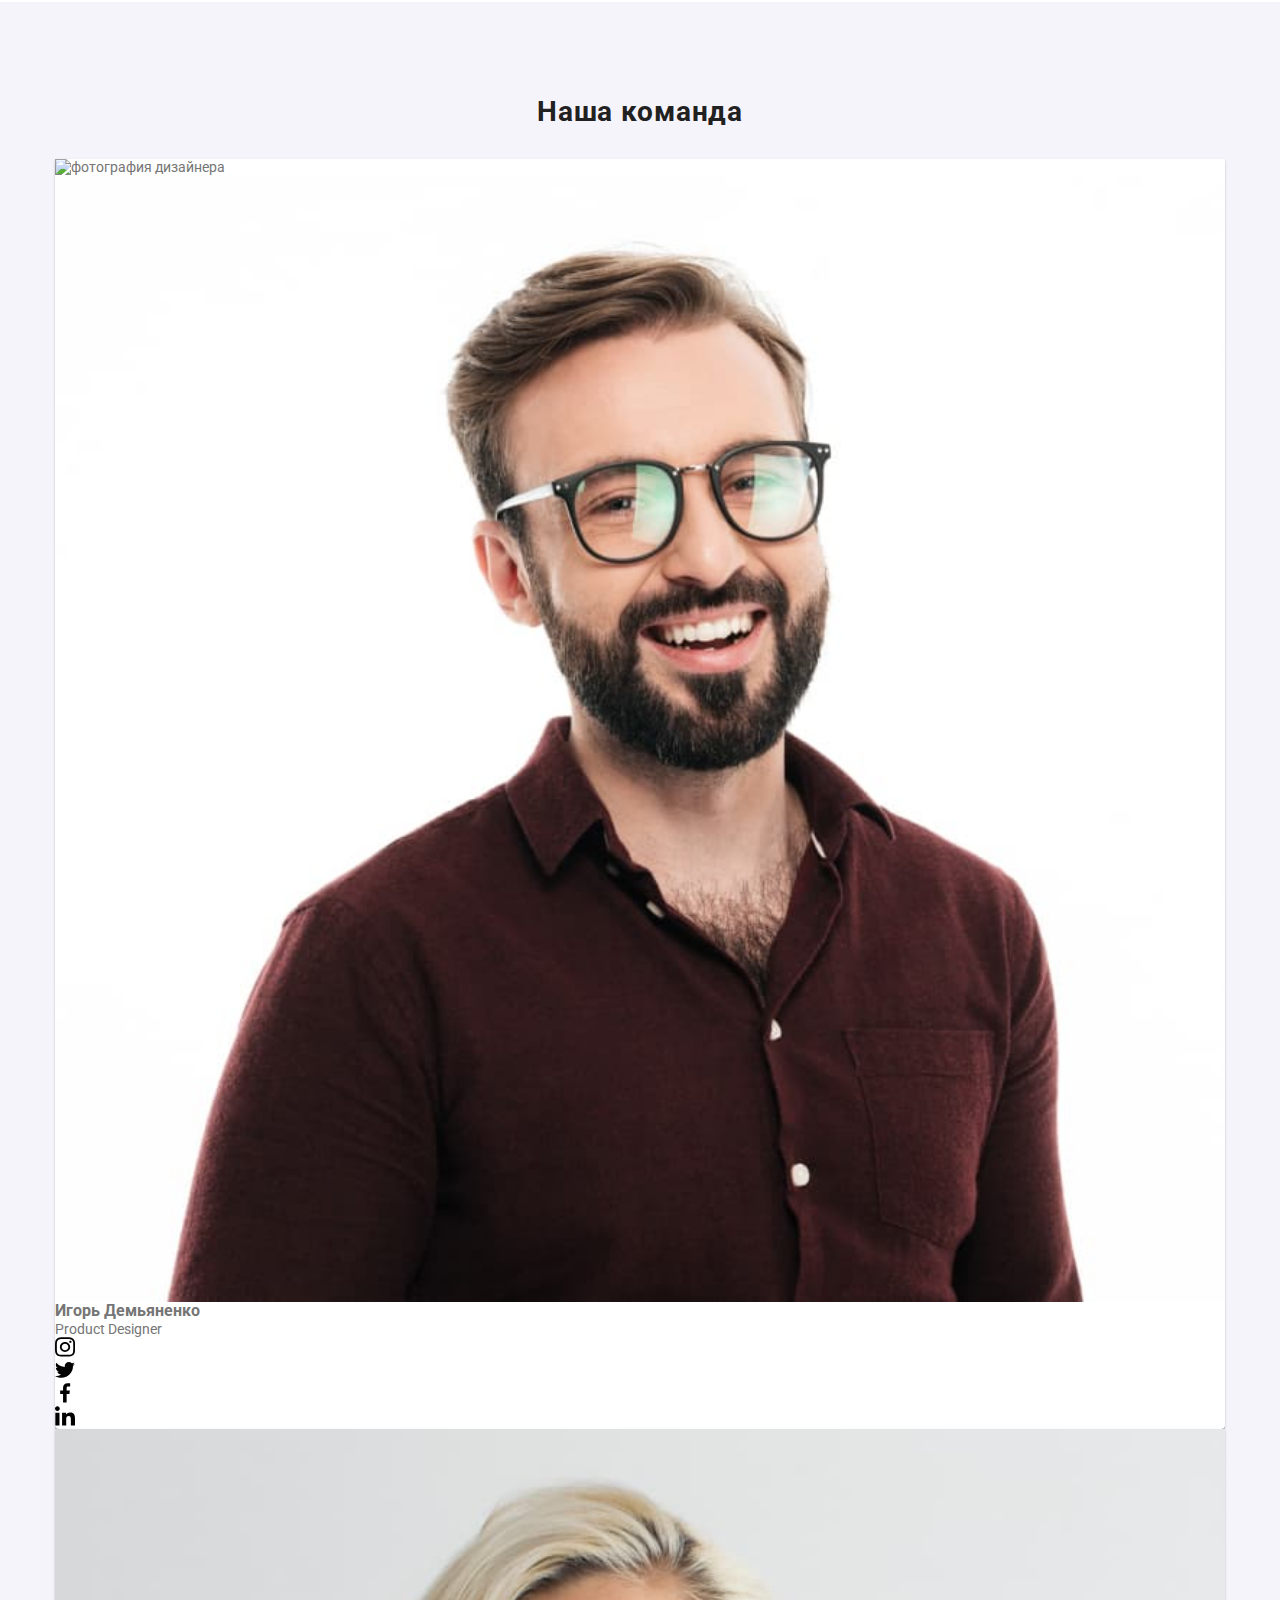
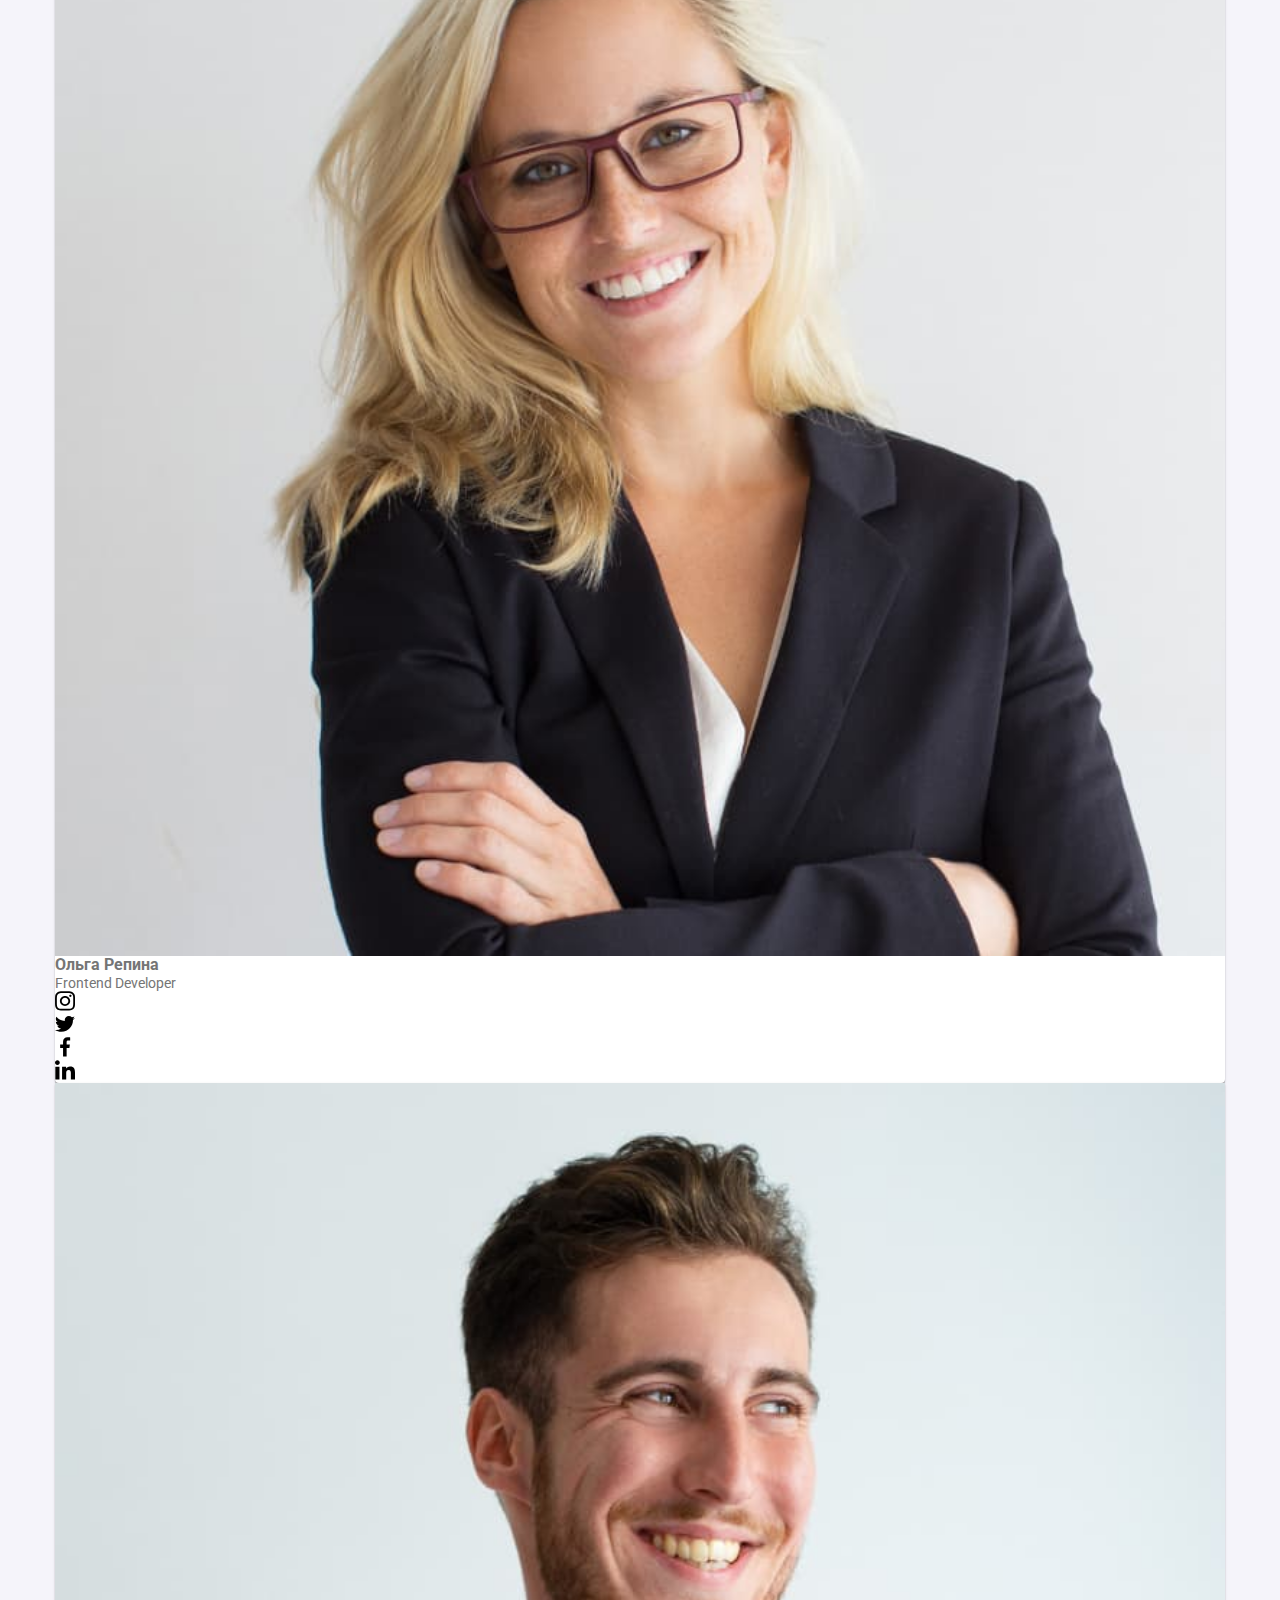
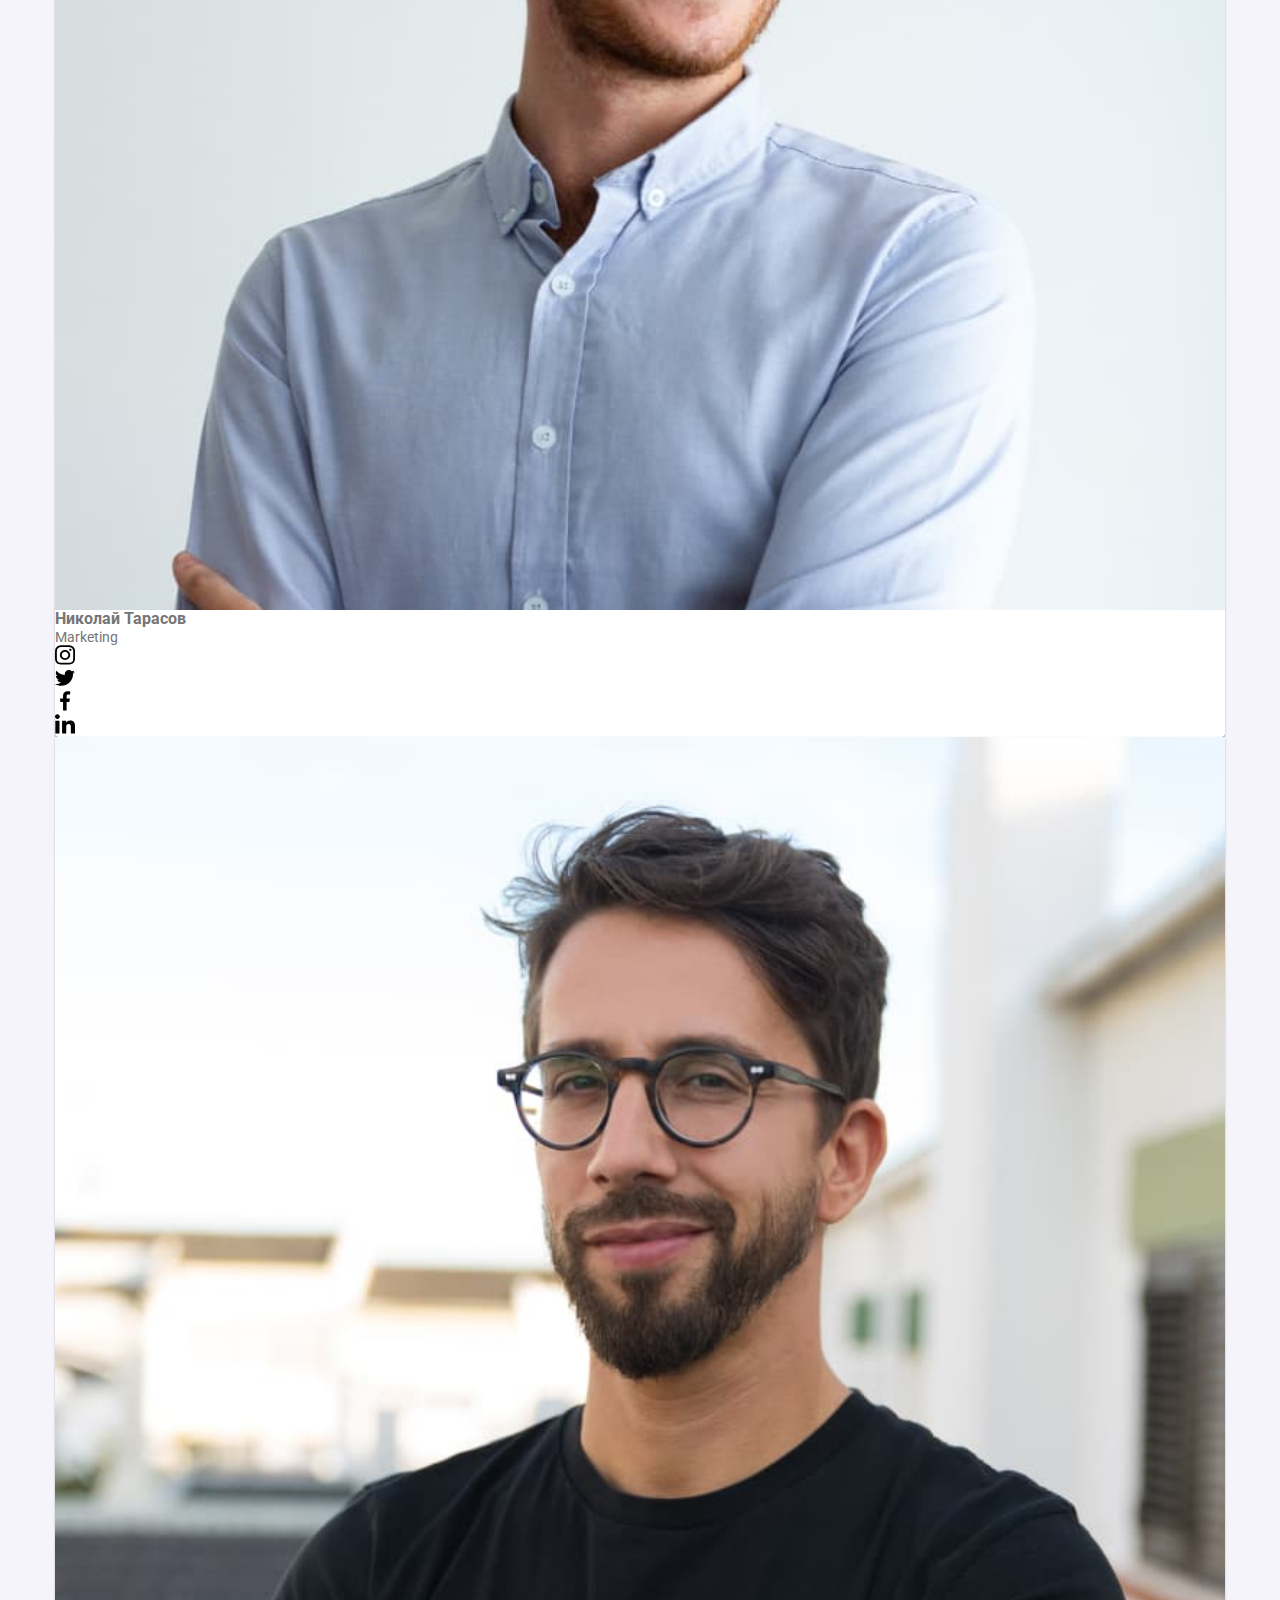
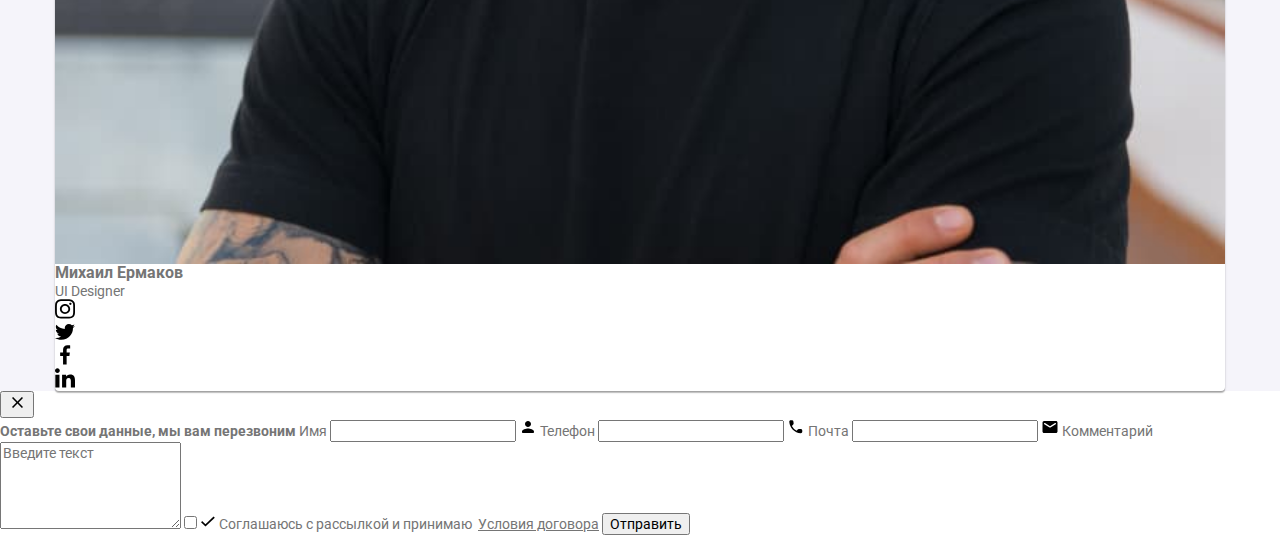
==== commit 0dfdfb65: "commit3" ====
--- a/index.html
+++ b/index.html
@@ -85,12 +85,12 @@
 </header>
 <main>
 <!--Шапка-->        
-<!-- <section class="hero">
+<section class="hero">
     <div class="container">
     <h1 class="hero__title">Эффективные решения для вашего бизнеса</h1>
     <button type="button" class="hero__btn" data-modal-open>Заказать услугу</button>
 </div>
-</section> -->
+</section>
 <!--Особенности-->
 <section class="section">
     <div class="container specifics">
@@ -136,18 +136,20 @@
     </div>
 </section>
 <!--Чем мы занимаемся-->
-<!-- <section class="section about">
+<section class="section about">
 <div class="container">
     <h2 class="about__title">Чем мы занимаемся</h2>
     <ul class="about__list list">
         <li class="about__item-1">
          <div class="over--about__item">
-         <img 
-         src ="./images/box-1.jpg" 
-         alt="Делаем таблицы, рабочие программы на Ваших компьютерах"
-         width="370"
-         height="294"
-        />
+             <picture>
+                <source srcset="./images/box370.jpg 1x,
+                ./images/box740.jpg 2x" media="(min-width: 1200px)" type="image/jpeg">
+                <img 
+                src ="./images/box-1.jpg" 
+                alt="Делаем таблицы, рабочие программы на Ваших компьютерах"
+                width/>
+             </picture>
         <div class="about__over">
         <p class="about__text">Десктопные приложения</p>
         </div>
@@ -155,12 +157,14 @@
         </li>
         <li class="about__item">
         <div class="over--about__item">
-        <img
-         src="./images/box-2.jpg" 
-         alt="Проверяем работу программ на мобильных устройствах"
-         width="370"
-         height="294"
-        />
+            <picture>
+                <source srcset="./images/box-2-370.jpg 1x,
+                ./images/box-2-740.jpg 2x" media="(min-width: 1200px)" type="image/jpeg">
+                <img
+                src="./images/box-2.jpg" 
+                alt="Проверяем работу программ на мобильных устройствах"
+                width/>
+            </picture>
         <div class="about__over">
         <p class="about__text">Мобильные приложения</p>
          </div>
@@ -168,12 +172,14 @@
         </li>
         <li class="about__item">
         <div class="over--about__item">
-        <img 
-         src="./images/box-3.jpg" 
-         alt="Делаем дизайн на Ваших устройствах"
-         width="370"
-         height="294"
-        />
+            <picture>
+                <source srcset="./images/box-3-370.jpg 1x,
+                ./images/box-3-740.jpg 2x" media="(min-width: 1200px)" type="image/jpeg">
+                <img 
+                src="./images/box-3.jpg" 
+                alt="Делаем дизайн на Ваших устройствах"
+                width/>
+            </picture>
         <div class="about__over">
         <p class="about__text">Дизайнерские решения</p>
         </div>
@@ -181,14 +187,22 @@
         </li>
     </ul>
 </div>
-</section> -->
+</section>
 <!--Наша команда-->
-<!-- <section class="section teames">
+<section class="section teames">
 <div class="container">
     <h2 class="teames__title">Наша команда</h2>
     <ul class="teames-list list" >
         <li class="teames-list__item-1">
-            <img 
+           <div><picture>
+            <source srcset="./images/teamphoto1-desktop.jpg 1x,
+            ./images/teamphoto1-desktop-2x.jpg 2x" media="(min-width: 1200px)" type="image/jpeg">
+            <source srcset="./images/teamphoto1-tab.jpg 1x,
+            ./images/teamphoto1-tab-2x.jpg 2x" media="(min-width: 768px)" type="image/jpeg">
+            <source srcset="./images/teamphoto1-mob.jpg 1x,
+            ./images/teamphoto1-mob-2x.jpg 2x" media="(min-width: 320px)" type="image/jpeg">
+            <img class="card__img" src="./images/teamphoto1.jpg" alt="фотография дизайнера" width="">
+           </picture></div> <img 
              src="./images/img.jpg" 
              alt="Игорь"
              width="270"
@@ -357,7 +371,7 @@
         </li>
     </ul>
 </div>
-</section> -->
+</section>
 <!--Постоянные клиенты-->
 <!-- <section class="section regular-clientes">
     <div class="container">
--- a/css/main.min.css
+++ b/css/main.min.css
@@ -1,2 +1,4 @@
-:root{--main-color: #757575;--first-title-color:#FFFFFF;--second-title-color: #212121;--first-btn-color: #ffff;--accent-color:#2196F3}body{font-family:'Roboto', sans-serif;font-size:14px;font-weight:400;font-style:normal;background-color:#ffffff;color:var(--main-color)}a,input,textarea{color:currentColor}h1,h2,h3,h4,h5,h6,p,ul{padding:0;margin:0}.list{margin:0;padding:0}.list{list-style:none}.link{text-decoration:none}*,::after,::before{-webkit-box-sizing:border-box;box-sizing:border-box}.container{max-width:480px;margin:0 auto;padding-left:15px;padding-right:15px}@media screen and (min-width: 768px){.container{max-width:768px}}@media screen and (min-width: 1200px){.container{max-width:1200px}}.header{border-bottom:1px solid #ECECEC}@media screen and (max-width: 767px){.header{padding-top:10px;padding-bottom:10px}}@media screen and (min-width: 768px){.header-container{display:-webkit-box;display:-ms-flexbox;display:flex;-webkit-box-align:center;-ms-flex-align:center;align-items:center}}.header-nav{display:-webkit-box;display:-ms-flexbox;display:flex;-webkit-box-align:center;-ms-flex-align:center;align-items:center;-webkit-box-pack:justify;-ms-flex-pack:justify;justify-content:space-between}.logo{margin-right:93px;font-family:'Raleway', sans-serif;font-weight:700;font-size:26px;line-height:1.19;letter-spacing:0.03em;border:none;color:var(--accent-color)}.logo--header{color:#000000}.header-nav__list{display:-webkit-box;display:-ms-flexbox;display:flex;-webkit-box-align:center;-ms-flex-align:center;align-items:center}@media screen and (max-width: 767px){.header-nav__list{display:none}}.header-nav__list .header-nav__link--active{display:block;font-weight:500;font-size:14px;line-height:1.15;letter-spacing:0.02em;color:var(--accent-color)}@media screen and (min-width: 768px){.header-nav__list .header-nav__link--active{padding-top:32px;padding-bottom:32px}}.header-nav__list .header-nav__link--current{position:relative;color:var(--accent-color)}.header-nav__item+.header-nav__item{margin-left:50px}.header-nav__link{display:block;font-weight:500;font-size:14px;line-height:1.15;letter-spacing:0.02em;color:var(--second-title-color);-webkit-transition:color 250ms cubic-bezier(0.4, 0, 0.2, 1);transition:color 250ms cubic-bezier(0.4, 0, 0.2, 1)}@media screen and (min-width: 768px){.header-nav__link{padding-top:32px;padding-bottom:32px}}.header-nav__link:hover,.header-nav__link:focus{color:var(--accent-color)}.header-nav__link--active.header-nav__link--current::after{content:"";width:100%;height:4px;position:absolute;bottom:0px;left:0px;display:block;border-radius:4px;background:var(--accent-color);-webkit-transition:opacity 250ms cubic-bezier(0.4, 0, 0.2, 1);transition:opacity 250ms cubic-bezier(0.4, 0, 0.2, 1)}@media screen and (max-width: 767px){.connect{display:none}}@media screen and (min-width: 768px){.connect{margin-left:auto}}@media screen and (min-width: 1200px){.connect{display:-webkit-box;display:-ms-flexbox;display:flex}}.connect__item{-webkit-transition:fill 250ms cubic-bezier(0.4, 0, 0.2, 1);transition:fill 250ms cubic-bezier(0.4, 0, 0.2, 1)}@media screen and (min-width: 768px) and (max-width: 1199px){.connect__item{margin-bottom:10px}.connect__item:last-child{margin-bottom:0}}@media screen and (min-width: 1200px){.connect__item{display:-webkit-box;display:-ms-flexbox;display:flex;-webkit-box-align:center;-ms-flex-align:center;align-items:center}}.connect__item:hover,.connect__item:focus{fill:var(--accent-color)}@media screen and (min-width: 1200px){.connect__item+.connect__item{margin-left:30px}}.connect__link{display:block;margin-left:10px;font-weight:500;font-size:14px;line-height:1.15;letter-spacing:0.02em;color:var(--main-color);-webkit-transition:color 250ms cubic-bezier(0.4, 0, 0.2, 1);transition:color 250ms cubic-bezier(0.4, 0, 0.2, 1)}@media screen and (min-width: 1200px){.connect__link{padding-top:32px;padding-bottom:32px}}.connect__link:hover,.connect__link:focus{color:var(--accent-color)}.connect__icon{margin-right:10px;color:var(--main-color)}.header-btn{position:relative;display:-webkit-box;display:-ms-flexbox;display:flex;-webkit-box-align:center;-ms-flex-align:center;align-items:center;-webkit-box-pack:center;-ms-flex-pack:center;justify-content:center;border:none;fill:#000000;background-color:transparent;width:40px;height:40px;padding:0;cursor:pointer;z-index:10;-webkit-transition:fill 250ms cubic-bezier(0.4, 0, 0.2, 1);transition:fill 250ms cubic-bezier(0.4, 0, 0.2, 1)}@media screen and (min-width: 768px){.header-btn{display:none}}.header-btn:hover,.header-btn:focus{fill:var(--accent-color)}.header-btn .header-btn__icon-open{opacity:1}.header-btn.is-open .header-btn__icon-open{opacity:0}.header-btn .header-btn__icon-close{opacity:0}.header-btn.is-open .header-btn__icon-close{opacity:1}.mobile-btn{position:fixed;top:0;left:0;-webkit-transform:translateX(100%);transform:translateX(100%);background-color:#fff;width:100%;height:100%;padding:48px 40px;-webkit-transition:-webkit-transform 250ms cubic-bezier(0.4, 0, 0.2, 1);transition:-webkit-transform 250ms cubic-bezier(0.4, 0, 0.2, 1);transition:transform 250ms cubic-bezier(0.4, 0, 0.2, 1);transition:transform 250ms cubic-bezier(0.4, 0, 0.2, 1), -webkit-transform 250ms cubic-bezier(0.4, 0, 0.2, 1)}.mobile-btn.is-open{-webkit-transform:translateX(0);transform:translateX(0)}.mobile-btn__item{margin-bottom:32px}.mobile-btn__item:last-child{margin-bottom:0}.mobile-btn__link{font-family:'Roboto';font-style:normal;font-weight:500;font-size:40px;line-height:1.17;letter-spacing:0.02em;color:var(--second-title-color);-webkit-transition:color 250ms cubic-bezier(0.4, 0, 0.2, 1);transition:color 250ms cubic-bezier(0.4, 0, 0.2, 1)}.mobile-btn__link:hover,.mobile-btn__link:focus{color:var(--accent-color)}.mobile-btn__link--active{font-family:'Roboto';font-style:normal;font-weight:500;font-size:40px;line-height:1.17;letter-spacing:0.02em;color:#2196F3}.mobile-btn-connect__list{margin-top:auto;margin-bottom:64px}.mobile-btn-connect__item{margin-bottom:32px}.mobile-btn-connect__item:last-child{margin-bottom:0}.mobile-btn-connect__link{font-family:'Roboto';font-style:normal;font-weight:500}.mobile-btn-connect__link--phone{font-size:34px;line-height:1.18;letter-spacing:0.02em;color:#2196F3}@media screen and (max-width: 479px){.mobile-btn-connect__link--phone{font-size:24px}}.mobile-btn-connect__link--mail{font-size:24px;line-height:1.17;letter-spacing:0.02em;color:#757575}.mobile-soc-list{display:-webkit-box;display:-ms-flexbox;display:flex;-ms-flex-wrap:wrap;flex-wrap:wrap;gap:10px}.mobile-soc-list__link{font-family:'Roboto';font-style:normal;font-weight:500;font-size:18px;line-height:1.22;letter-spacing:0.02em;color:#2196F3}.mobile-soc-list__item:not(:last-child) .mobile-soc-list__link{padding-right:10px;border-right:1px solid rgba(33,33,33,0.2)}.section{padding-bottom:0}@media screen and (min-width: 768px){.specifics__list{display:-webkit-box;display:-ms-flexbox;display:flex;-ms-flex-wrap:wrap;flex-wrap:wrap;gap:30px}}.specifics-soc{display:-webkit-box;display:-ms-flexbox;display:flex;height:120px;margin-bottom:30px;-webkit-box-align:center;-ms-flex-align:center;align-items:center;-webkit-box-pack:center;-ms-flex-pack:center;justify-content:center;background-color:#F5F4FA;border-radius:4px}.specifics-title{margin-bottom:10px;font-weight:700;line-height:1.14;letter-spacing:0.03em;text-transform:uppercase;text-align:center;color:var(--second-title-color)}@media screen and (min-width: 768px){.specifics-title{text-align:left}}.specifics-title__about{line-height:1.71;letter-spacing:0.03em;color:var(--main-color)}@media screen and (max-width: 767px){.specifics__item{margin-bottom:30px}.specifics__item:last-child{margin-bottom:0}}@media screen and (min-width: 768px){.specifics__item{-ms-flex-preferred-size:354px;flex-basis:354px}}@media screen and (min-width: 1200px){.specifics__item{-ms-flex-preferred-size:270px;flex-basis:270px}}
+:root{--main-color: #757575;--first-title-color:#FFFFFF;--second-title-color: #212121;--first-btn-color: #ffff;--accent-color:#2196F3;--hero-btn-color: #2F303A;--hero-overlay: rgba(47, 48, 58, 0.4);--teames-bg-color: #f5f4fa;--card-shadow: 0px 1px 3px rgba(0, 0, 0, 0.12),
+                     0px 1px 1px rgba(0, 0, 0, 0.14),
+                      0px 2px 1px rgba(0, 0, 0, 0.2)}body{font-family:'Roboto', sans-serif;font-size:14px;font-weight:400;font-style:normal;background-color:#ffffff;color:var(--main-color)}a,input,textarea{color:currentColor}h1,h2,h3,h4,h5,h6,p,ul{padding:0;margin:0}.list{margin:0;padding:0}.list{list-style:none}.link{text-decoration:none}*,::after,::before{-webkit-box-sizing:border-box;box-sizing:border-box}.container{max-width:480px;margin:0 auto;padding-left:15px;padding-right:15px}@media screen and (min-width: 768px){.container{max-width:768px}}@media screen and (min-width: 1200px){.container{max-width:1200px}}.header{border-bottom:1px solid #ECECEC}@media screen and (max-width: 767px){.header{padding-top:10px;padding-bottom:10px}}@media screen and (min-width: 768px){.header-container{display:-webkit-box;display:-ms-flexbox;display:flex;-webkit-box-align:center;-ms-flex-align:center;align-items:center}}.header-nav{display:-webkit-box;display:-ms-flexbox;display:flex;-webkit-box-align:center;-ms-flex-align:center;align-items:center;-webkit-box-pack:justify;-ms-flex-pack:justify;justify-content:space-between}.logo{margin-right:93px;font-family:'Raleway', sans-serif;font-weight:700;font-size:26px;line-height:1.19;letter-spacing:0.03em;border:none;color:var(--accent-color)}.logo--header{color:#000000}.header-nav__list{display:-webkit-box;display:-ms-flexbox;display:flex;-webkit-box-align:center;-ms-flex-align:center;align-items:center}@media screen and (max-width: 767px){.header-nav__list{display:none}}.header-nav__list .header-nav__link--active{display:block;font-weight:500;font-size:14px;line-height:1.15;letter-spacing:0.02em;color:var(--accent-color)}@media screen and (min-width: 768px){.header-nav__list .header-nav__link--active{padding-top:32px;padding-bottom:32px}}.header-nav__list .header-nav__link--current{position:relative;color:var(--accent-color)}.header-nav__item+.header-nav__item{margin-left:50px}.header-nav__link{display:block;font-weight:500;font-size:14px;line-height:1.15;letter-spacing:0.02em;color:var(--second-title-color);-webkit-transition:color 250ms cubic-bezier(0.4, 0, 0.2, 1);transition:color 250ms cubic-bezier(0.4, 0, 0.2, 1)}@media screen and (min-width: 768px){.header-nav__link{padding-top:32px;padding-bottom:32px}}.header-nav__link:hover,.header-nav__link:focus{color:var(--accent-color)}.header-nav__link--active.header-nav__link--current::after{content:"";width:100%;height:4px;position:absolute;bottom:0px;left:0px;display:block;border-radius:4px;background:var(--accent-color);-webkit-transition:opacity 250ms cubic-bezier(0.4, 0, 0.2, 1);transition:opacity 250ms cubic-bezier(0.4, 0, 0.2, 1)}@media screen and (max-width: 767px){.connect{display:none}}@media screen and (min-width: 768px){.connect{margin-left:auto}}@media screen and (min-width: 1200px){.connect{display:-webkit-box;display:-ms-flexbox;display:flex}}.connect__item{-webkit-transition:fill 250ms cubic-bezier(0.4, 0, 0.2, 1);transition:fill 250ms cubic-bezier(0.4, 0, 0.2, 1)}@media screen and (min-width: 768px) and (max-width: 1199px){.connect__item{margin-bottom:10px}.connect__item:last-child{margin-bottom:0}}@media screen and (min-width: 1200px){.connect__item{display:-webkit-box;display:-ms-flexbox;display:flex;-webkit-box-align:center;-ms-flex-align:center;align-items:center}}.connect__item:hover,.connect__item:focus{fill:var(--accent-color)}@media screen and (min-width: 1200px){.connect__item+.connect__item{margin-left:30px}}.connect__link{display:block;margin-left:10px;font-weight:500;font-size:14px;line-height:1.15;letter-spacing:0.02em;color:var(--main-color);-webkit-transition:color 250ms cubic-bezier(0.4, 0, 0.2, 1);transition:color 250ms cubic-bezier(0.4, 0, 0.2, 1)}@media screen and (min-width: 1200px){.connect__link{padding-top:32px;padding-bottom:32px}}.connect__link:hover,.connect__link:focus{color:var(--accent-color)}.connect__icon{margin-right:10px;color:var(--main-color)}.header-btn{position:relative;display:-webkit-box;display:-ms-flexbox;display:flex;-webkit-box-align:center;-ms-flex-align:center;align-items:center;-webkit-box-pack:center;-ms-flex-pack:center;justify-content:center;border:none;fill:#000000;background-color:transparent;width:40px;height:40px;padding:0;cursor:pointer;z-index:10;-webkit-transition:fill 250ms cubic-bezier(0.4, 0, 0.2, 1);transition:fill 250ms cubic-bezier(0.4, 0, 0.2, 1)}@media screen and (min-width: 768px){.header-btn{display:none}}.header-btn:hover,.header-btn:focus{fill:var(--accent-color)}.header-btn .header-btn__icon-open{opacity:1}.header-btn.is-open .header-btn__icon-open{opacity:0}.header-btn .header-btn__icon-close{opacity:0}.header-btn.is-open .header-btn__icon-close{opacity:1}.mobile-btn{position:fixed;top:0;left:0;-webkit-transform:translateX(100%);transform:translateX(100%);background-color:#fff;width:100%;height:100%;padding:48px 40px;-webkit-transition:-webkit-transform 250ms cubic-bezier(0.4, 0, 0.2, 1);transition:-webkit-transform 250ms cubic-bezier(0.4, 0, 0.2, 1);transition:transform 250ms cubic-bezier(0.4, 0, 0.2, 1);transition:transform 250ms cubic-bezier(0.4, 0, 0.2, 1), -webkit-transform 250ms cubic-bezier(0.4, 0, 0.2, 1)}.mobile-btn.is-open{-webkit-transform:translateX(0);transform:translateX(0)}.mobile-btn__item{margin-bottom:32px}.mobile-btn__item:last-child{margin-bottom:0}.mobile-btn__link{font-family:'Roboto';font-style:normal;font-weight:500;font-size:40px;line-height:1.17;letter-spacing:0.02em;color:var(--second-title-color);-webkit-transition:color 250ms cubic-bezier(0.4, 0, 0.2, 1);transition:color 250ms cubic-bezier(0.4, 0, 0.2, 1)}.mobile-btn__link:hover,.mobile-btn__link:focus{color:var(--accent-color)}.mobile-btn__link--active{font-family:'Roboto';font-style:normal;font-weight:500;font-size:40px;line-height:1.17;letter-spacing:0.02em;color:#2196F3}.mobile-btn-connect__list{margin-top:auto;margin-bottom:64px}.mobile-btn-connect__item{margin-bottom:32px}.mobile-btn-connect__item:last-child{margin-bottom:0}.mobile-btn-connect__link{font-family:'Roboto';font-style:normal;font-weight:500}.mobile-btn-connect__link--phone{font-size:34px;line-height:1.18;letter-spacing:0.02em;color:#2196F3}@media screen and (max-width: 479px){.mobile-btn-connect__link--phone{font-size:24px}}.mobile-btn-connect__link--mail{font-size:24px;line-height:1.17;letter-spacing:0.02em;color:#757575}.mobile-soc-list{display:-webkit-box;display:-ms-flexbox;display:flex;-ms-flex-wrap:wrap;flex-wrap:wrap;gap:10px}.mobile-soc-list__link{font-family:'Roboto';font-style:normal;font-weight:500;font-size:18px;line-height:1.22;letter-spacing:0.02em;color:#2196F3}.mobile-soc-list__item:not(:last-child) .mobile-soc-list__link{padding-right:10px;border-right:1px solid rgba(33,33,33,0.2)}.hero{min-height:400px;margin:0 auto;display:-webkit-box;display:-ms-flexbox;display:flex;-webkit-box-align:center;-ms-flex-align:center;align-items:center;text-align:center;-webkit-box-pack:center;-ms-flex-pack:center;justify-content:center;background-color:var(--hero-btn-color);background-repeat:no-repeat;background-position:center;background-size:cover}@media screen and (max-width: 767px){.hero{padding:60px 118px;background-image:-webkit-gradient(linear, left top, left bottom, from(var(--hero-overlay)), to(var(--hero-overlay))),url(../images/hero-mob480.jpg);background-image:linear-gradient(var(--hero-overlay), var(--hero-overlay)),url(../images/hero-mob480.jpg)}}@media screen and (min-width: 768px){.hero{padding:60px 118px;background-image:-webkit-gradient(linear, left top, left bottom, from(var(--hero-overlay)), to(var(--hero-overlay))),url(../images/hero-tab960.jpg);background-image:linear-gradient(var(--hero-overlay), var(--hero-overlay)),url(../images/hero-tab960.jpg)}}@media screen and (min-width: 1200px){.hero{padding-top:200px;padding-bottom:200px;background-image:-webkit-gradient(linear, left top, left bottom, from(rgba(47,48,58,0.4)), to(rgba(47,48,58,0.4))),url(../images/hero.jpg);background-image:linear-gradient(rgba(47,48,58,0.4), rgba(47,48,58,0.4)),url(../images/hero.jpg)}}.hero__title{margin:0 auto;margin-bottom:30px;font-family:inherit;font-weight:900;font-size:26px;line-height:1.62;letter-spacing:0.06em;text-transform:uppercase;color:var(--first-title-color)}@media screen and (min-width: 480px){.hero__title{width:360px}}@media screen and (min-width: 1200px){.hero__title{width:696px;font-size:44px;line-height:1.36}}.hero__btn{border:none;margin:0 auto;font-weight:700;font-size:16px;line-height:1.88;display:block;cursor:pointer;border-radius:4px;padding:10px 32px;min-width:200px;letter-spacing:0.06em;color:var(--first-btn-color);background-color:#2196F3;-webkit-transition:background-color 250ms cubic-bezier(0.4, 0, 0.2, 1),color 250ms cubic-bezier(0.4, 0, 0.2, 1);transition:background-color 250ms cubic-bezier(0.4, 0, 0.2, 1),color 250ms cubic-bezier(0.4, 0, 0.2, 1)}.hero__btn:hover,.hero__btn:focus{color:var(--first-btn-color);background-color:#188CE8}img{display:block;max-width:100%;height:auto;width:100%}.section{padding-bottom:0}@media screen and (max-width: 1199px){.section{padding-top:60px;padding-bottom:60px;margin-left:auto;margin-right:auto}}@media screen and (min-width: 1200px){.section{padding-top:94px}}@media screen and (min-width: 768px){.specifics__list{display:-webkit-box;display:-ms-flexbox;display:flex;-ms-flex-wrap:wrap;flex-wrap:wrap;gap:30px}}.specifics-soc{display:-webkit-box;display:-ms-flexbox;display:flex;height:120px;margin-bottom:30px;-webkit-box-align:center;-ms-flex-align:center;align-items:center;-webkit-box-pack:center;-ms-flex-pack:center;justify-content:center;background-color:#F5F4FA;border-radius:4px}.specifics-title{margin-bottom:10px;font-weight:700;line-height:1.14;letter-spacing:0.03em;text-transform:uppercase;text-align:center;color:var(--second-title-color)}@media screen and (min-width: 768px){.specifics-title{text-align:left}}.specifics-title__about{line-height:1.71;letter-spacing:0.03em;color:var(--main-color)}@media screen and (max-width: 767px){.specifics__item{margin-bottom:30px}.specifics__item:last-child{margin-bottom:0}}@media screen and (min-width: 768px){.specifics__item{-ms-flex-preferred-size:354px;flex-basis:354px}}@media screen and (min-width: 1200px){.specifics__item{-ms-flex-preferred-size:270px;flex-basis:270px}}.about{padding-bottom:94px}@media screen and (max-width: 1199px){.about{padding-top:0;padding-bottom:0}}.about__title{margin-top:0;margin-bottom:50px;padding-top:0;font-weight:700;font-size:36px;line-height:1.17;text-align:center;letter-spacing:0.03em;color:var(--second-title-color)}@media screen and (max-width: 1199px){.about__title{display:none}}.about__list{display:-webkit-box;display:-ms-flexbox;display:flex}@media screen and (max-width: 1199px){.about__list{display:none}}.about__item-1{margin-left:0}.over--about__item{position:relative;overflow:hidden}.about__over{position:absolute;bottom:0;left:0;width:100%;height:70px;background-color:rgba(47,48,58,0.8)}.about__text{padding-top:27px;padding-bottom:27px;margin:0;display:-webkit-box;display:-ms-flexbox;display:flex;-webkit-box-align:center;-ms-flex-align:center;align-items:center;-webkit-box-pack:center;-ms-flex-pack:center;justify-content:center;font-weight:700;font-size:14px;line-height:1.14;text-align:center;letter-spacing:0.03em;text-transform:uppercase;color:var(--first-title-color)}.about__item{margin-left:30px}.teames{background-color:var(--teames-bg-color)}.teames__title{margin-bottom:30px;font-weight:700;font-size:28px;line-height:1.17;text-align:center;letter-spacing:0.03em;color:var(--second-title-color)}.teames-list__item-1{width:100%;background:var(--first-title-color);-webkit-box-shadow:var(--card-shadow);box-shadow:var(--card-shadow);border-radius:0px 0px 4px 4px}.teames-list__item{width:100%;background:var(--first-title-color);-webkit-box-shadow:var(--card-shadow);box-shadow:var(--card-shadow);border-radius:0px 0px 4px 4px}@media screen and (max-width: 767px){.teames-list__item{margin-bottom:30px}.teames-list__item:last-child{margin-bottom:0}}
 /*# sourceMappingURL=main.min.css.map */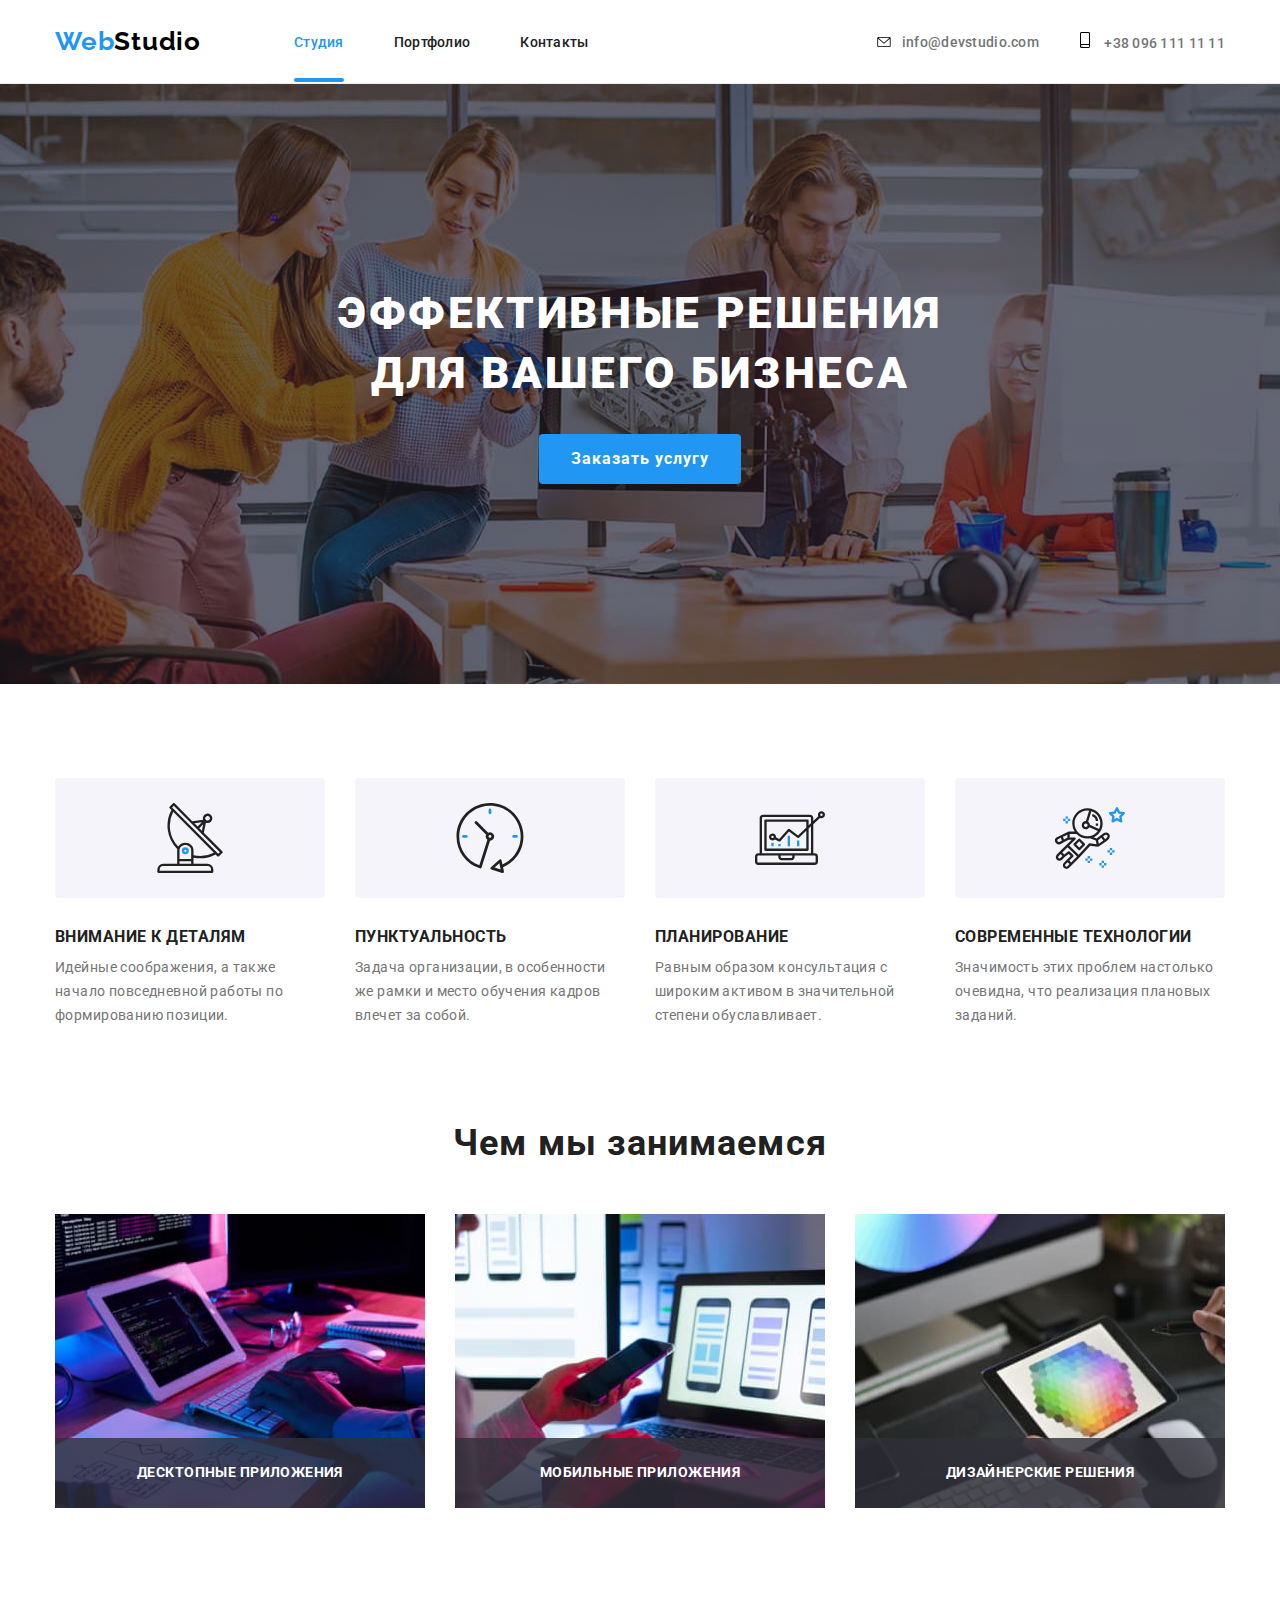
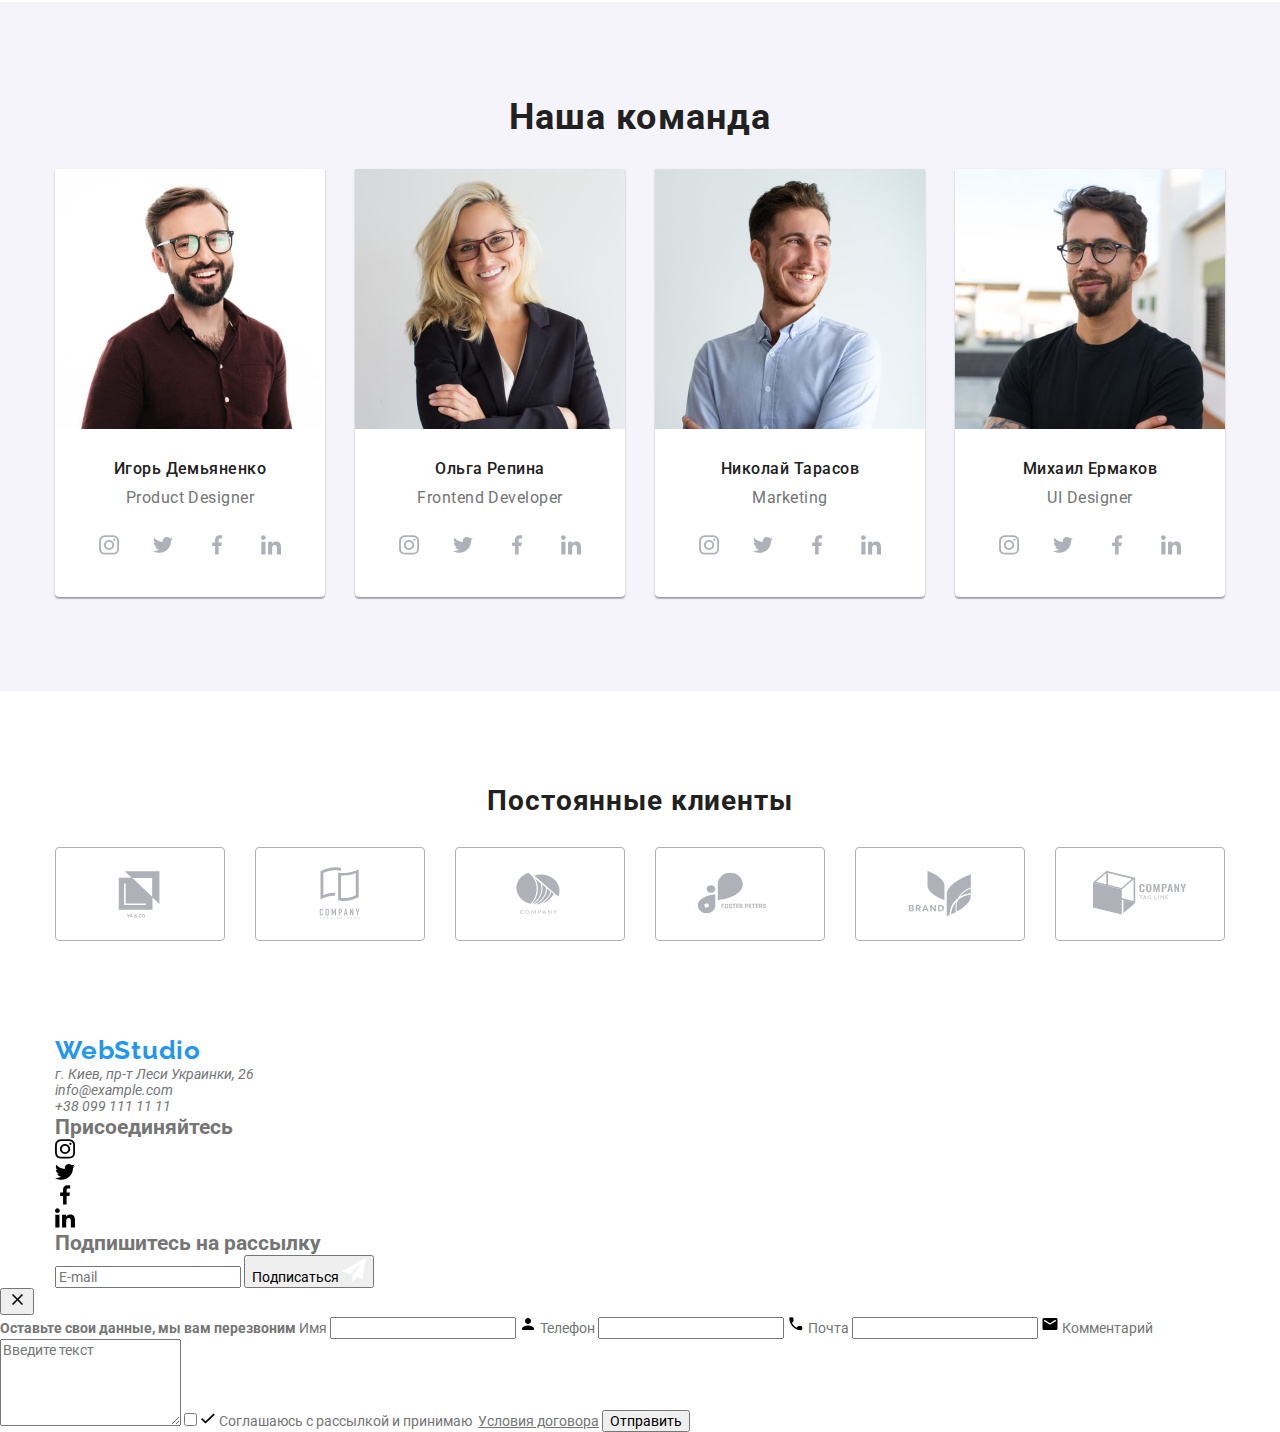
==== commit 89004946: "commit4" ====
--- a/index.html
+++ b/index.html
@@ -194,20 +194,18 @@
     <h2 class="teames__title">Наша команда</h2>
     <ul class="teames-list list" >
         <li class="teames-list__item-1">
-           <div><picture>
-            <source srcset="./images/teamphoto1-desktop.jpg 1x,
-            ./images/teamphoto1-desktop-2x.jpg 2x" media="(min-width: 1200px)" type="image/jpeg">
-            <source srcset="./images/teamphoto1-tab.jpg 1x,
-            ./images/teamphoto1-tab-2x.jpg 2x" media="(min-width: 768px)" type="image/jpeg">
-            <source srcset="./images/teamphoto1-mob.jpg 1x,
-            ./images/teamphoto1-mob-2x.jpg 2x" media="(min-width: 320px)" type="image/jpeg">
-            <img class="card__img" src="./images/teamphoto1.jpg" alt="фотография дизайнера" width="">
-           </picture></div> <img 
-             src="./images/img.jpg" 
-             alt="Игорь"
-             width="270"
-             height="260"
-            />
+               <picture>
+            <source srcset="./images/team540.jpg 1x,
+            ./images/team810.jpg 2x" media="(min-width: 1200px)" type="image/jpeg">
+            <source srcset="./images/team270.jpg 1x,
+            ./images/team540.jpg 2x" media="(min-width: 768px)" type="image/jpeg">
+            <source srcset="./images/team270.jpg 1x,
+            ./images/team540.jpg 2x" media="(min-width: 320px)" type="image/jpeg">
+            <img 
+            src="./images/img.jpg" 
+            alt="Игорь-фотография дизайнера"
+            width/>
+           </picture>
             <div class="border-teames">
             <h3 class="border-teames__names">Игорь Демьяненко</h3>
             <p class="border-teames__proffesion">Product Designer</p>
@@ -244,12 +242,18 @@
             </div>
         </li>
         <li class="teames-list__item">
-            <img
-            src="./images/img-1.jpg" 
-             alt="Ольга"
-             width="270"
-             height="260"
-            />
+                <picture>
+             <source srcset="./images/team-1-540.jpg 1x,
+             ./images/team-1-810.jpg 2x" media="(min-width: 1200px)" type="image/jpeg">
+             <source srcset="./images/team-1-270.jpg 1x,
+             ./images/team-1-540.jpg 2x" media="(min-width: 768px)" type="image/jpeg">
+             <source srcset="./images/team-1-270.jpg 1x,
+             ./images/team-1-540.jpg 2x" media="(min-width: 320px)" type="image/jpeg">
+             <img
+             src="./images/img-1.jpg" 
+              alt="Ольга - фотография разработчика"
+              width/>
+            </picture>
             <div class="border-teames">
             <h3 class="border-teames__names">Ольга Репина</h3>
             <p class="border-teames__proffesion">Frontend Developer</p>
@@ -286,12 +290,18 @@
             </div>
         </li>
         <li class="teames-list__item">
-            <img 
+                <picture>
+             <source srcset="./images/team-2-540.jpg 1x,
+             ./images/team-2-810.jpg 2x" media="(min-width: 1200px)" type="image/jpeg">
+             <source srcset="./images/team-2-270.jpg 1x,
+             ./images/team-2-540.jpg 2x" media="(min-width: 768px)" type="image/jpeg">
+             <source srcset="./images/team-2-270.jpg 1x,
+             ./images/team-2-540.jpg 2x" media="(min-width: 320px)" type="image/jpeg">
+             <img 
              src="./images/img-2.jpg" 
-             alt="Николай"
-             width="270"
-             height="260"
-            />
+             alt="Николай - фотография маркетолога"
+             width/>
+            </picture>
             <div class="border-teames">
             <h3 class="border-teames__names">Николай Тарасов</h3>
             <p class="border-teames__proffesion">Marketing</p>
@@ -328,12 +338,18 @@
             </div>
         </li>
         <li class="teames-list__item">
-            <img 
+                <picture>
+             <source srcset="./images/team-3-540.jpg 1x,
+             ./images/team-3-810.jpg 2x" media="(min-width: 1200px)" type="image/jpeg">
+             <source srcset="./images/team-3-270.jpg 1x,
+             ./images/team-3-540.jpg 2x" media="(min-width: 768px)" type="image/jpeg">
+             <source srcset="./images/team-3-270.jpg 1x,
+             ./images/team-3-540.jpg 2x" media="(min-width: 320px)" type="image/jpeg">
+             <img 
              src="./images/img-3.jpg"  
-             alt="Михаил"
-             width="270"
-             height="260"
-             />
+             alt="Михаил - фотография дизайнера"
+             width/>
+            </picture>
              <div class="border-teames">
             <h3 class="border-teames__names">Михаил Ермаков</h3>
             <p class="border-teames__proffesion">UI Designer</p>
@@ -373,7 +389,7 @@
 </div>
 </section>
 <!--Постоянные клиенты-->
-<!-- <section class="section regular-clientes">
+<section class="section regular-clientes">
     <div class="container">
         <h2 class="regular-clientes__title">Постоянные клиенты</h2>
         <ul class="regular-clientes-list list" >
@@ -422,9 +438,9 @@
     </ul>  
 </div>
 </section>
-</main>  -->
+</main> 
 <!--Подвал -->
-<!-- <footer class="footer">
+<footer class="footer">
     <div class="container footer-container">
         <div class="adress">
     <a href="./index.html" class="logo logo__link link">Web<span class="logo--footer link">Studio</span></a>
@@ -482,7 +498,7 @@
         </form>
     </div>
 </div>
-</footer> -->
+</footer>
 <!--модал -->
 <div class="backdrop is-hidden" data-modal>
     <div class="modal">
--- a/css/main.min.css
+++ b/css/main.min.css
@@ -1,4 +1,4 @@
 :root{--main-color: #757575;--first-title-color:#FFFFFF;--second-title-color: #212121;--first-btn-color: #ffff;--accent-color:#2196F3;--hero-btn-color: #2F303A;--hero-overlay: rgba(47, 48, 58, 0.4);--teames-bg-color: #f5f4fa;--card-shadow: 0px 1px 3px rgba(0, 0, 0, 0.12),
                      0px 1px 1px rgba(0, 0, 0, 0.14),
-                      0px 2px 1px rgba(0, 0, 0, 0.2)}body{font-family:'Roboto', sans-serif;font-size:14px;font-weight:400;font-style:normal;background-color:#ffffff;color:var(--main-color)}a,input,textarea{color:currentColor}h1,h2,h3,h4,h5,h6,p,ul{padding:0;margin:0}.list{margin:0;padding:0}.list{list-style:none}.link{text-decoration:none}*,::after,::before{-webkit-box-sizing:border-box;box-sizing:border-box}.container{max-width:480px;margin:0 auto;padding-left:15px;padding-right:15px}@media screen and (min-width: 768px){.container{max-width:768px}}@media screen and (min-width: 1200px){.container{max-width:1200px}}.header{border-bottom:1px solid #ECECEC}@media screen and (max-width: 767px){.header{padding-top:10px;padding-bottom:10px}}@media screen and (min-width: 768px){.header-container{display:-webkit-box;display:-ms-flexbox;display:flex;-webkit-box-align:center;-ms-flex-align:center;align-items:center}}.header-nav{display:-webkit-box;display:-ms-flexbox;display:flex;-webkit-box-align:center;-ms-flex-align:center;align-items:center;-webkit-box-pack:justify;-ms-flex-pack:justify;justify-content:space-between}.logo{margin-right:93px;font-family:'Raleway', sans-serif;font-weight:700;font-size:26px;line-height:1.19;letter-spacing:0.03em;border:none;color:var(--accent-color)}.logo--header{color:#000000}.header-nav__list{display:-webkit-box;display:-ms-flexbox;display:flex;-webkit-box-align:center;-ms-flex-align:center;align-items:center}@media screen and (max-width: 767px){.header-nav__list{display:none}}.header-nav__list .header-nav__link--active{display:block;font-weight:500;font-size:14px;line-height:1.15;letter-spacing:0.02em;color:var(--accent-color)}@media screen and (min-width: 768px){.header-nav__list .header-nav__link--active{padding-top:32px;padding-bottom:32px}}.header-nav__list .header-nav__link--current{position:relative;color:var(--accent-color)}.header-nav__item+.header-nav__item{margin-left:50px}.header-nav__link{display:block;font-weight:500;font-size:14px;line-height:1.15;letter-spacing:0.02em;color:var(--second-title-color);-webkit-transition:color 250ms cubic-bezier(0.4, 0, 0.2, 1);transition:color 250ms cubic-bezier(0.4, 0, 0.2, 1)}@media screen and (min-width: 768px){.header-nav__link{padding-top:32px;padding-bottom:32px}}.header-nav__link:hover,.header-nav__link:focus{color:var(--accent-color)}.header-nav__link--active.header-nav__link--current::after{content:"";width:100%;height:4px;position:absolute;bottom:0px;left:0px;display:block;border-radius:4px;background:var(--accent-color);-webkit-transition:opacity 250ms cubic-bezier(0.4, 0, 0.2, 1);transition:opacity 250ms cubic-bezier(0.4, 0, 0.2, 1)}@media screen and (max-width: 767px){.connect{display:none}}@media screen and (min-width: 768px){.connect{margin-left:auto}}@media screen and (min-width: 1200px){.connect{display:-webkit-box;display:-ms-flexbox;display:flex}}.connect__item{-webkit-transition:fill 250ms cubic-bezier(0.4, 0, 0.2, 1);transition:fill 250ms cubic-bezier(0.4, 0, 0.2, 1)}@media screen and (min-width: 768px) and (max-width: 1199px){.connect__item{margin-bottom:10px}.connect__item:last-child{margin-bottom:0}}@media screen and (min-width: 1200px){.connect__item{display:-webkit-box;display:-ms-flexbox;display:flex;-webkit-box-align:center;-ms-flex-align:center;align-items:center}}.connect__item:hover,.connect__item:focus{fill:var(--accent-color)}@media screen and (min-width: 1200px){.connect__item+.connect__item{margin-left:30px}}.connect__link{display:block;margin-left:10px;font-weight:500;font-size:14px;line-height:1.15;letter-spacing:0.02em;color:var(--main-color);-webkit-transition:color 250ms cubic-bezier(0.4, 0, 0.2, 1);transition:color 250ms cubic-bezier(0.4, 0, 0.2, 1)}@media screen and (min-width: 1200px){.connect__link{padding-top:32px;padding-bottom:32px}}.connect__link:hover,.connect__link:focus{color:var(--accent-color)}.connect__icon{margin-right:10px;color:var(--main-color)}.header-btn{position:relative;display:-webkit-box;display:-ms-flexbox;display:flex;-webkit-box-align:center;-ms-flex-align:center;align-items:center;-webkit-box-pack:center;-ms-flex-pack:center;justify-content:center;border:none;fill:#000000;background-color:transparent;width:40px;height:40px;padding:0;cursor:pointer;z-index:10;-webkit-transition:fill 250ms cubic-bezier(0.4, 0, 0.2, 1);transition:fill 250ms cubic-bezier(0.4, 0, 0.2, 1)}@media screen and (min-width: 768px){.header-btn{display:none}}.header-btn:hover,.header-btn:focus{fill:var(--accent-color)}.header-btn .header-btn__icon-open{opacity:1}.header-btn.is-open .header-btn__icon-open{opacity:0}.header-btn .header-btn__icon-close{opacity:0}.header-btn.is-open .header-btn__icon-close{opacity:1}.mobile-btn{position:fixed;top:0;left:0;-webkit-transform:translateX(100%);transform:translateX(100%);background-color:#fff;width:100%;height:100%;padding:48px 40px;-webkit-transition:-webkit-transform 250ms cubic-bezier(0.4, 0, 0.2, 1);transition:-webkit-transform 250ms cubic-bezier(0.4, 0, 0.2, 1);transition:transform 250ms cubic-bezier(0.4, 0, 0.2, 1);transition:transform 250ms cubic-bezier(0.4, 0, 0.2, 1), -webkit-transform 250ms cubic-bezier(0.4, 0, 0.2, 1)}.mobile-btn.is-open{-webkit-transform:translateX(0);transform:translateX(0)}.mobile-btn__item{margin-bottom:32px}.mobile-btn__item:last-child{margin-bottom:0}.mobile-btn__link{font-family:'Roboto';font-style:normal;font-weight:500;font-size:40px;line-height:1.17;letter-spacing:0.02em;color:var(--second-title-color);-webkit-transition:color 250ms cubic-bezier(0.4, 0, 0.2, 1);transition:color 250ms cubic-bezier(0.4, 0, 0.2, 1)}.mobile-btn__link:hover,.mobile-btn__link:focus{color:var(--accent-color)}.mobile-btn__link--active{font-family:'Roboto';font-style:normal;font-weight:500;font-size:40px;line-height:1.17;letter-spacing:0.02em;color:#2196F3}.mobile-btn-connect__list{margin-top:auto;margin-bottom:64px}.mobile-btn-connect__item{margin-bottom:32px}.mobile-btn-connect__item:last-child{margin-bottom:0}.mobile-btn-connect__link{font-family:'Roboto';font-style:normal;font-weight:500}.mobile-btn-connect__link--phone{font-size:34px;line-height:1.18;letter-spacing:0.02em;color:#2196F3}@media screen and (max-width: 479px){.mobile-btn-connect__link--phone{font-size:24px}}.mobile-btn-connect__link--mail{font-size:24px;line-height:1.17;letter-spacing:0.02em;color:#757575}.mobile-soc-list{display:-webkit-box;display:-ms-flexbox;display:flex;-ms-flex-wrap:wrap;flex-wrap:wrap;gap:10px}.mobile-soc-list__link{font-family:'Roboto';font-style:normal;font-weight:500;font-size:18px;line-height:1.22;letter-spacing:0.02em;color:#2196F3}.mobile-soc-list__item:not(:last-child) .mobile-soc-list__link{padding-right:10px;border-right:1px solid rgba(33,33,33,0.2)}.hero{min-height:400px;margin:0 auto;display:-webkit-box;display:-ms-flexbox;display:flex;-webkit-box-align:center;-ms-flex-align:center;align-items:center;text-align:center;-webkit-box-pack:center;-ms-flex-pack:center;justify-content:center;background-color:var(--hero-btn-color);background-repeat:no-repeat;background-position:center;background-size:cover}@media screen and (max-width: 767px){.hero{padding:60px 118px;background-image:-webkit-gradient(linear, left top, left bottom, from(var(--hero-overlay)), to(var(--hero-overlay))),url(../images/hero-mob480.jpg);background-image:linear-gradient(var(--hero-overlay), var(--hero-overlay)),url(../images/hero-mob480.jpg)}}@media screen and (min-width: 768px){.hero{padding:60px 118px;background-image:-webkit-gradient(linear, left top, left bottom, from(var(--hero-overlay)), to(var(--hero-overlay))),url(../images/hero-tab960.jpg);background-image:linear-gradient(var(--hero-overlay), var(--hero-overlay)),url(../images/hero-tab960.jpg)}}@media screen and (min-width: 1200px){.hero{padding-top:200px;padding-bottom:200px;background-image:-webkit-gradient(linear, left top, left bottom, from(rgba(47,48,58,0.4)), to(rgba(47,48,58,0.4))),url(../images/hero.jpg);background-image:linear-gradient(rgba(47,48,58,0.4), rgba(47,48,58,0.4)),url(../images/hero.jpg)}}.hero__title{margin:0 auto;margin-bottom:30px;font-family:inherit;font-weight:900;font-size:26px;line-height:1.62;letter-spacing:0.06em;text-transform:uppercase;color:var(--first-title-color)}@media screen and (min-width: 480px){.hero__title{width:360px}}@media screen and (min-width: 1200px){.hero__title{width:696px;font-size:44px;line-height:1.36}}.hero__btn{border:none;margin:0 auto;font-weight:700;font-size:16px;line-height:1.88;display:block;cursor:pointer;border-radius:4px;padding:10px 32px;min-width:200px;letter-spacing:0.06em;color:var(--first-btn-color);background-color:#2196F3;-webkit-transition:background-color 250ms cubic-bezier(0.4, 0, 0.2, 1),color 250ms cubic-bezier(0.4, 0, 0.2, 1);transition:background-color 250ms cubic-bezier(0.4, 0, 0.2, 1),color 250ms cubic-bezier(0.4, 0, 0.2, 1)}.hero__btn:hover,.hero__btn:focus{color:var(--first-btn-color);background-color:#188CE8}img{display:block;max-width:100%;height:auto;width:100%}.section{padding-bottom:0}@media screen and (max-width: 1199px){.section{padding-top:60px;padding-bottom:60px;margin-left:auto;margin-right:auto}}@media screen and (min-width: 1200px){.section{padding-top:94px}}@media screen and (min-width: 768px){.specifics__list{display:-webkit-box;display:-ms-flexbox;display:flex;-ms-flex-wrap:wrap;flex-wrap:wrap;gap:30px}}.specifics-soc{display:-webkit-box;display:-ms-flexbox;display:flex;height:120px;margin-bottom:30px;-webkit-box-align:center;-ms-flex-align:center;align-items:center;-webkit-box-pack:center;-ms-flex-pack:center;justify-content:center;background-color:#F5F4FA;border-radius:4px}.specifics-title{margin-bottom:10px;font-weight:700;line-height:1.14;letter-spacing:0.03em;text-transform:uppercase;text-align:center;color:var(--second-title-color)}@media screen and (min-width: 768px){.specifics-title{text-align:left}}.specifics-title__about{line-height:1.71;letter-spacing:0.03em;color:var(--main-color)}@media screen and (max-width: 767px){.specifics__item{margin-bottom:30px}.specifics__item:last-child{margin-bottom:0}}@media screen and (min-width: 768px){.specifics__item{-ms-flex-preferred-size:354px;flex-basis:354px}}@media screen and (min-width: 1200px){.specifics__item{-ms-flex-preferred-size:270px;flex-basis:270px}}.about{padding-bottom:94px}@media screen and (max-width: 1199px){.about{padding-top:0;padding-bottom:0}}.about__title{margin-top:0;margin-bottom:50px;padding-top:0;font-weight:700;font-size:36px;line-height:1.17;text-align:center;letter-spacing:0.03em;color:var(--second-title-color)}@media screen and (max-width: 1199px){.about__title{display:none}}.about__list{display:-webkit-box;display:-ms-flexbox;display:flex}@media screen and (max-width: 1199px){.about__list{display:none}}.about__item-1{margin-left:0}.over--about__item{position:relative;overflow:hidden}.about__over{position:absolute;bottom:0;left:0;width:100%;height:70px;background-color:rgba(47,48,58,0.8)}.about__text{padding-top:27px;padding-bottom:27px;margin:0;display:-webkit-box;display:-ms-flexbox;display:flex;-webkit-box-align:center;-ms-flex-align:center;align-items:center;-webkit-box-pack:center;-ms-flex-pack:center;justify-content:center;font-weight:700;font-size:14px;line-height:1.14;text-align:center;letter-spacing:0.03em;text-transform:uppercase;color:var(--first-title-color)}.about__item{margin-left:30px}.teames{background-color:var(--teames-bg-color)}.teames__title{margin-bottom:30px;font-weight:700;font-size:28px;line-height:1.17;text-align:center;letter-spacing:0.03em;color:var(--second-title-color)}.teames-list__item-1{width:100%;background:var(--first-title-color);-webkit-box-shadow:var(--card-shadow);box-shadow:var(--card-shadow);border-radius:0px 0px 4px 4px}.teames-list__item{width:100%;background:var(--first-title-color);-webkit-box-shadow:var(--card-shadow);box-shadow:var(--card-shadow);border-radius:0px 0px 4px 4px}@media screen and (max-width: 767px){.teames-list__item{margin-bottom:30px}.teames-list__item:last-child{margin-bottom:0}}
+                      0px 2px 1px rgba(0, 0, 0, 0.2)}body{font-family:'Roboto', sans-serif;font-size:14px;font-weight:400;font-style:normal;background-color:#ffffff;color:var(--main-color)}a,input,textarea{color:currentColor}h1,h2,h3,h4,h5,h6,p,ul{padding:0;margin:0}.list{margin:0;padding:0}.list{list-style:none}.link{text-decoration:none}*,::after,::before{-webkit-box-sizing:border-box;box-sizing:border-box}.container{max-width:480px;margin:0 auto;padding-left:15px;padding-right:15px}@media screen and (min-width: 768px){.container{max-width:768px}}@media screen and (min-width: 1200px){.container{max-width:1200px}}.header{border-bottom:1px solid #ECECEC}@media screen and (max-width: 767px){.header{padding-top:10px;padding-bottom:10px}}@media screen and (min-width: 768px){.header-container{display:-webkit-box;display:-ms-flexbox;display:flex;-webkit-box-align:center;-ms-flex-align:center;align-items:center}}.header-nav{display:-webkit-box;display:-ms-flexbox;display:flex;-webkit-box-align:center;-ms-flex-align:center;align-items:center;-webkit-box-pack:justify;-ms-flex-pack:justify;justify-content:space-between}.logo{margin-right:93px;font-family:'Raleway', sans-serif;font-weight:700;font-size:26px;line-height:1.19;letter-spacing:0.03em;border:none;color:var(--accent-color)}.logo--header{color:#000000}.header-nav__list{display:-webkit-box;display:-ms-flexbox;display:flex;-webkit-box-align:center;-ms-flex-align:center;align-items:center}@media screen and (max-width: 767px){.header-nav__list{display:none}}.header-nav__list .header-nav__link--active{display:block;font-weight:500;font-size:14px;line-height:1.15;letter-spacing:0.02em;color:var(--accent-color)}@media screen and (min-width: 768px){.header-nav__list .header-nav__link--active{padding-top:32px;padding-bottom:32px}}.header-nav__list .header-nav__link--current{position:relative;color:var(--accent-color)}.header-nav__item+.header-nav__item{margin-left:50px}.header-nav__link{display:block;font-weight:500;font-size:14px;line-height:1.15;letter-spacing:0.02em;color:var(--second-title-color);-webkit-transition:color 250ms cubic-bezier(0.4, 0, 0.2, 1);transition:color 250ms cubic-bezier(0.4, 0, 0.2, 1)}@media screen and (min-width: 768px){.header-nav__link{padding-top:32px;padding-bottom:32px}}.header-nav__link:hover,.header-nav__link:focus{color:var(--accent-color)}.header-nav__link--active.header-nav__link--current::after{content:"";width:100%;height:4px;position:absolute;bottom:0px;left:0px;display:block;border-radius:4px;background:var(--accent-color);-webkit-transition:opacity 250ms cubic-bezier(0.4, 0, 0.2, 1);transition:opacity 250ms cubic-bezier(0.4, 0, 0.2, 1)}@media screen and (max-width: 767px){.connect{display:none}}@media screen and (min-width: 768px){.connect{margin-left:auto}}@media screen and (min-width: 1200px){.connect{display:-webkit-box;display:-ms-flexbox;display:flex}}.connect__item{-webkit-transition:fill 250ms cubic-bezier(0.4, 0, 0.2, 1);transition:fill 250ms cubic-bezier(0.4, 0, 0.2, 1)}@media screen and (min-width: 768px) and (max-width: 1199px){.connect__item{margin-bottom:10px}.connect__item:last-child{margin-bottom:0}}@media screen and (min-width: 1200px){.connect__item{display:-webkit-box;display:-ms-flexbox;display:flex;-webkit-box-align:center;-ms-flex-align:center;align-items:center}}.connect__item:hover,.connect__item:focus{fill:var(--accent-color)}@media screen and (min-width: 1200px){.connect__item+.connect__item{margin-left:30px}}.connect__link{display:block;margin-left:10px;font-weight:500;font-size:14px;line-height:1.15;letter-spacing:0.02em;color:var(--main-color);-webkit-transition:color 250ms cubic-bezier(0.4, 0, 0.2, 1);transition:color 250ms cubic-bezier(0.4, 0, 0.2, 1)}@media screen and (min-width: 1200px){.connect__link{padding-top:32px;padding-bottom:32px}}.connect__link:hover,.connect__link:focus{color:var(--accent-color)}.connect__icon{margin-right:10px;color:var(--main-color)}.header-btn{position:relative;display:-webkit-box;display:-ms-flexbox;display:flex;-webkit-box-align:center;-ms-flex-align:center;align-items:center;-webkit-box-pack:center;-ms-flex-pack:center;justify-content:center;border:none;fill:#000000;background-color:transparent;width:40px;height:40px;padding:0;cursor:pointer;z-index:10;-webkit-transition:fill 250ms cubic-bezier(0.4, 0, 0.2, 1);transition:fill 250ms cubic-bezier(0.4, 0, 0.2, 1)}@media screen and (min-width: 768px){.header-btn{display:none}}.header-btn:hover,.header-btn:focus{fill:var(--accent-color)}.header-btn .header-btn__icon-open{opacity:1}.header-btn.is-open .header-btn__icon-open{opacity:0}.header-btn .header-btn__icon-close{opacity:0}.header-btn.is-open .header-btn__icon-close{opacity:1}.mobile-btn{position:fixed;top:0;left:0;-webkit-transform:translateX(100%);transform:translateX(100%);background-color:#fff;width:100%;height:100%;padding:48px 40px;-webkit-transition:-webkit-transform 250ms cubic-bezier(0.4, 0, 0.2, 1);transition:-webkit-transform 250ms cubic-bezier(0.4, 0, 0.2, 1);transition:transform 250ms cubic-bezier(0.4, 0, 0.2, 1);transition:transform 250ms cubic-bezier(0.4, 0, 0.2, 1), -webkit-transform 250ms cubic-bezier(0.4, 0, 0.2, 1)}.mobile-btn.is-open{-webkit-transform:translateX(0);transform:translateX(0)}.mobile-btn__item{margin-bottom:32px}.mobile-btn__item:last-child{margin-bottom:0}.mobile-btn__link{font-family:'Roboto';font-style:normal;font-weight:500;font-size:40px;line-height:1.17;letter-spacing:0.02em;color:var(--second-title-color);-webkit-transition:color 250ms cubic-bezier(0.4, 0, 0.2, 1);transition:color 250ms cubic-bezier(0.4, 0, 0.2, 1)}.mobile-btn__link:hover,.mobile-btn__link:focus{color:var(--accent-color)}.mobile-btn__link--active{font-family:'Roboto';font-style:normal;font-weight:500;font-size:40px;line-height:1.17;letter-spacing:0.02em;color:#2196F3}.mobile-btn-connect__list{margin-top:auto;margin-bottom:64px}.mobile-btn-connect__item{margin-bottom:32px}.mobile-btn-connect__item:last-child{margin-bottom:0}.mobile-btn-connect__link{font-family:'Roboto';font-style:normal;font-weight:500}.mobile-btn-connect__link--phone{font-size:34px;line-height:1.18;letter-spacing:0.02em;color:#2196F3}@media screen and (max-width: 479px){.mobile-btn-connect__link--phone{font-size:24px}}.mobile-btn-connect__link--mail{font-size:24px;line-height:1.17;letter-spacing:0.02em;color:#757575}.mobile-soc-list{display:-webkit-box;display:-ms-flexbox;display:flex;-ms-flex-wrap:wrap;flex-wrap:wrap;gap:10px}.mobile-soc-list__link{font-family:'Roboto';font-style:normal;font-weight:500;font-size:18px;line-height:1.22;letter-spacing:0.02em;color:#2196F3}.mobile-soc-list__item:not(:last-child) .mobile-soc-list__link{padding-right:10px;border-right:1px solid rgba(33,33,33,0.2)}.hero{min-height:400px;margin:0 auto;display:-webkit-box;display:-ms-flexbox;display:flex;-webkit-box-align:center;-ms-flex-align:center;align-items:center;text-align:center;-webkit-box-pack:center;-ms-flex-pack:center;justify-content:center;background-color:var(--hero-btn-color);background-repeat:no-repeat;background-position:center;background-size:cover}@media screen and (max-width: 767px){.hero{padding:60px 118px;background-image:-webkit-gradient(linear, left top, left bottom, from(var(--hero-overlay)), to(var(--hero-overlay))),url(../images/hero-mob480.jpg);background-image:linear-gradient(var(--hero-overlay), var(--hero-overlay)),url(../images/hero-mob480.jpg)}}@media screen and (min-width: 768px){.hero{padding:60px 118px;background-image:-webkit-gradient(linear, left top, left bottom, from(var(--hero-overlay)), to(var(--hero-overlay))),url(../images/hero-tab960.jpg);background-image:linear-gradient(var(--hero-overlay), var(--hero-overlay)),url(../images/hero-tab960.jpg)}}@media screen and (min-width: 1200px){.hero{padding-top:200px;padding-bottom:200px;background-image:-webkit-gradient(linear, left top, left bottom, from(rgba(47,48,58,0.4)), to(rgba(47,48,58,0.4))),url(../images/hero.jpg);background-image:linear-gradient(rgba(47,48,58,0.4), rgba(47,48,58,0.4)),url(../images/hero.jpg)}}.hero__title{margin:0 auto;margin-bottom:30px;font-family:inherit;font-weight:900;font-size:26px;line-height:1.62;letter-spacing:0.06em;text-transform:uppercase;color:var(--first-title-color)}@media screen and (min-width: 480px){.hero__title{width:360px}}@media screen and (min-width: 1200px){.hero__title{width:696px;font-size:44px;line-height:1.36}}.hero__btn{border:none;margin:0 auto;font-weight:700;font-size:16px;line-height:1.88;display:block;cursor:pointer;border-radius:4px;padding:10px 32px;min-width:200px;letter-spacing:0.06em;color:var(--first-btn-color);background-color:#2196F3;-webkit-transition:background-color 250ms cubic-bezier(0.4, 0, 0.2, 1),color 250ms cubic-bezier(0.4, 0, 0.2, 1);transition:background-color 250ms cubic-bezier(0.4, 0, 0.2, 1),color 250ms cubic-bezier(0.4, 0, 0.2, 1)}.hero__btn:hover,.hero__btn:focus{color:var(--first-btn-color);background-color:#188CE8}img{display:block;max-width:100%;height:auto;width:100%}.section{padding-bottom:0}@media screen and (max-width: 1199px){.section{padding-top:60px;padding-bottom:60px;margin-left:auto;margin-right:auto}}@media screen and (min-width: 1200px){.section{padding-top:94px}}@media screen and (min-width: 768px){.specifics__list{display:-webkit-box;display:-ms-flexbox;display:flex;-ms-flex-wrap:wrap;flex-wrap:wrap;gap:30px}}.specifics-soc{display:-webkit-box;display:-ms-flexbox;display:flex;height:120px;margin-bottom:30px;-webkit-box-align:center;-ms-flex-align:center;align-items:center;-webkit-box-pack:center;-ms-flex-pack:center;justify-content:center;background-color:#F5F4FA;border-radius:4px}.specifics-title{margin-bottom:10px;font-weight:700;line-height:1.14;letter-spacing:0.03em;text-transform:uppercase;text-align:center;color:var(--second-title-color)}@media screen and (min-width: 768px){.specifics-title{text-align:left}}.specifics-title__about{line-height:1.71;letter-spacing:0.03em;color:var(--main-color)}@media screen and (max-width: 767px){.specifics__item{margin-bottom:30px}.specifics__item:last-child{margin-bottom:0}}@media screen and (min-width: 768px){.specifics__item{-ms-flex-preferred-size:354px;flex-basis:354px}}@media screen and (min-width: 1200px){.specifics__item{-ms-flex-preferred-size:270px;flex-basis:270px}}.about{padding-bottom:94px}@media screen and (max-width: 1199px){.about{padding-top:0;padding-bottom:0}}.about__title{margin-top:0;margin-bottom:50px;padding-top:0;font-weight:700;font-size:36px;line-height:1.17;text-align:center;letter-spacing:0.03em;color:var(--second-title-color)}@media screen and (max-width: 1199px){.about__title{display:none}}.about__list{display:-webkit-box;display:-ms-flexbox;display:flex}@media screen and (max-width: 1199px){.about__list{display:none}}.about__item-1{margin-left:0}.over--about__item{position:relative;overflow:hidden}.about__over{position:absolute;bottom:0;left:0;width:100%;height:70px;background-color:rgba(47,48,58,0.8)}.about__text{padding-top:27px;padding-bottom:27px;margin:0;display:-webkit-box;display:-ms-flexbox;display:flex;-webkit-box-align:center;-ms-flex-align:center;align-items:center;-webkit-box-pack:center;-ms-flex-pack:center;justify-content:center;font-weight:700;font-size:14px;line-height:1.14;text-align:center;letter-spacing:0.03em;text-transform:uppercase;color:var(--first-title-color)}.about__item{margin-left:30px}.teames{background-color:var(--teames-bg-color)}@media screen and (min-width: 1200px){.teames{padding-bottom:94px}}.teames__title{margin-bottom:30px;font-weight:700;font-size:28px;line-height:1.17;text-align:center;letter-spacing:0.03em;color:var(--second-title-color)}@media screen and (min-width: 1200px){.teames__title{font-size:36px}}.teames-list{display:-webkit-box;display:-ms-flexbox;display:flex;-ms-flex-wrap:wrap;flex-wrap:wrap}@media screen and (min-width: 768px){.teames-list{display:-webkit-box;display:-ms-flexbox;display:flex;-ms-flex-wrap:wrap;flex-wrap:wrap;gap:30px}}.teames-list__item-1{width:100%;background:var(--first-title-color);-webkit-box-shadow:var(--card-shadow);box-shadow:var(--card-shadow);border-radius:0px 0px 4px 4px}@media screen and (max-width: 767px){.teames-list__item-1{margin-bottom:30px}.teames-list__item-1:last-child{margin-bottom:0}}@media screen and (min-width: 768px){.teames-list__item-1{max-width:768px;-ms-flex-preferred-size:calc((100% - 30px)/2);flex-basis:calc((100% - 30px)/2)}}@media screen and (min-width: 1200px){.teames-list__item-1{max-width:1200px;-ms-flex-preferred-size:calc((100% - 90px)/4);flex-basis:calc((100% - 90px)/4)}}.border-teames{margin-top:30px;margin-bottom:30px}.border-teames__names{padding-bottom:10px;font-weight:500;font-size:16px;line-height:1.19;text-align:center;letter-spacing:0.03em;color:var(--second-title-color)}.border-teames__proffesion{padding-bottom:16px;font-weight:400;font-size:16px;line-height:1.19;text-align:center;letter-spacing:0.03em;color:var(--main-color)}.teames-soc-list{display:-webkit-box;display:-ms-flexbox;display:flex;-webkit-box-pack:center;-ms-flex-pack:center;justify-content:center;-webkit-box-align:center;-ms-flex-align:center;align-items:center}.teames-soc-list__item+.teames-soc-list__item{margin-left:10px}.teames-soc-list__link{width:44px;height:44px;background-color:transparent;border-radius:50%;display:-webkit-box;display:-ms-flexbox;display:flex;-webkit-box-pack:center;-ms-flex-pack:center;justify-content:center;-webkit-box-align:center;-ms-flex-align:center;align-items:center;-webkit-transition:background-color 250ms cubic-bezier(0.4, 0, 0.2, 1),fill 250ms cubic-bezier(0.4, 0, 0.2, 1);transition:background-color 250ms cubic-bezier(0.4, 0, 0.2, 1),fill 250ms cubic-bezier(0.4, 0, 0.2, 1)}.teames-soc-list__link:hover,.teames-soc-list__link:focus{background-color:#2196F3}.teames-soc-list__icon{fill:#AFB1B8;-webkit-transition:fill 250ms cubic-bezier(0.4, 0, 0.2, 1);transition:fill 250ms cubic-bezier(0.4, 0, 0.2, 1)}.teames-soc-list__link:hover .teames-soc-list__icon,.teames-soc-list__link:focus .teames-soc-list__icon{fill:#FFFFFF}.teames-list__item{width:100%;background:var(--first-title-color);-webkit-box-shadow:var(--card-shadow);box-shadow:var(--card-shadow);border-radius:0px 0px 4px 4px}@media screen and (max-width: 767px){.teames-list__item{margin-bottom:30px}.teames-list__item:last-child{margin-bottom:0}}@media screen and (min-width: 768px){.teames-list__item{max-width:768px;-ms-flex-preferred-size:calc((100% - 30px)/2);flex-basis:calc((100% - 30px)/2)}}@media screen and (min-width: 1200px){.teames-list__item{max-width:1200px;-ms-flex-preferred-size:calc((100% - 90px)/4);flex-basis:calc((100% - 90px)/4)}}@media screen and (min-width: 1200px){.regular-clientes{padding-bottom:94px}}.regular-clientes__title{display:-webkit-box;display:-ms-flexbox;display:flex;-webkit-box-pack:center;-ms-flex-pack:center;justify-content:center;margin-top:0;margin-bottom:30px;font-weight:700;font-size:28px;line-height:1.17;text-align:center;letter-spacing:0.03em;color:var(--second-title-color)}.regular-clientes-list{display:-webkit-box;display:-ms-flexbox;display:flex;-webkit-box-align:center;-ms-flex-align:center;align-items:center;-webkit-box-pack:center;-ms-flex-pack:center;justify-content:center;margin:0 auto;-ms-flex-wrap:wrap;flex-wrap:wrap;gap:30px}.regular-clientes-list__item{display:-webkit-box;display:-ms-flexbox;display:flex;-webkit-box-align:center;-ms-flex-align:center;align-items:center;-webkit-box-pack:center;-ms-flex-pack:center;justify-content:center;padding:16px;background-color:transparent;border:1px solid #AFB1B8;border-radius:4px;-webkit-transition:border 250ms cubic-bezier(0.4, 0, 0.2, 1),fill 250ms cubic-bezier(0.4, 0, 0.2, 1);transition:border 250ms cubic-bezier(0.4, 0, 0.2, 1),fill 250ms cubic-bezier(0.4, 0, 0.2, 1)}@media screen and (max-width: 767px){.regular-clientes-list__item{-ms-flex-preferred-size:calc((100% - 30px)/2);flex-basis:calc((100% - 30px)/2);padding:12px}}@media screen and (min-width: 768px){.regular-clientes-list__item{-ms-flex-preferred-size:calc((100% - 60px)/3);flex-basis:calc((100% - 60px)/3)}}@media screen and (min-width: 1200px){.regular-clientes-list__item{-ms-flex-preferred-size:calc((100% - 150px)/6);flex-basis:calc((100% - 150px)/6)}}.regular-clientes-list__item:hover,.regular-clientes-list__item:focus{border:1px solid #2196F3}.regular-clientes-list__link{display:-webkit-box;display:-ms-flexbox;display:flex;-webkit-box-pack:center;-ms-flex-pack:center;justify-content:center;-webkit-box-align:center;-ms-flex-align:center;align-items:center}.regular-clientes-list__icon{display:-webkit-box;display:-ms-flexbox;display:flex;-webkit-box-align:center;-ms-flex-align:center;align-items:center;fill:#AFB1B8;-webkit-transition:fill 250ms cubic-bezier(0.4, 0, 0.2, 1);transition:fill 250ms cubic-bezier(0.4, 0, 0.2, 1)}.regular-clientes-list__link:hover .regular-clientes-list__icon,.regular-clientes-list__link:focus .regular-clientes-list__icon{fill:#2196F3}
 /*# sourceMappingURL=main.min.css.map */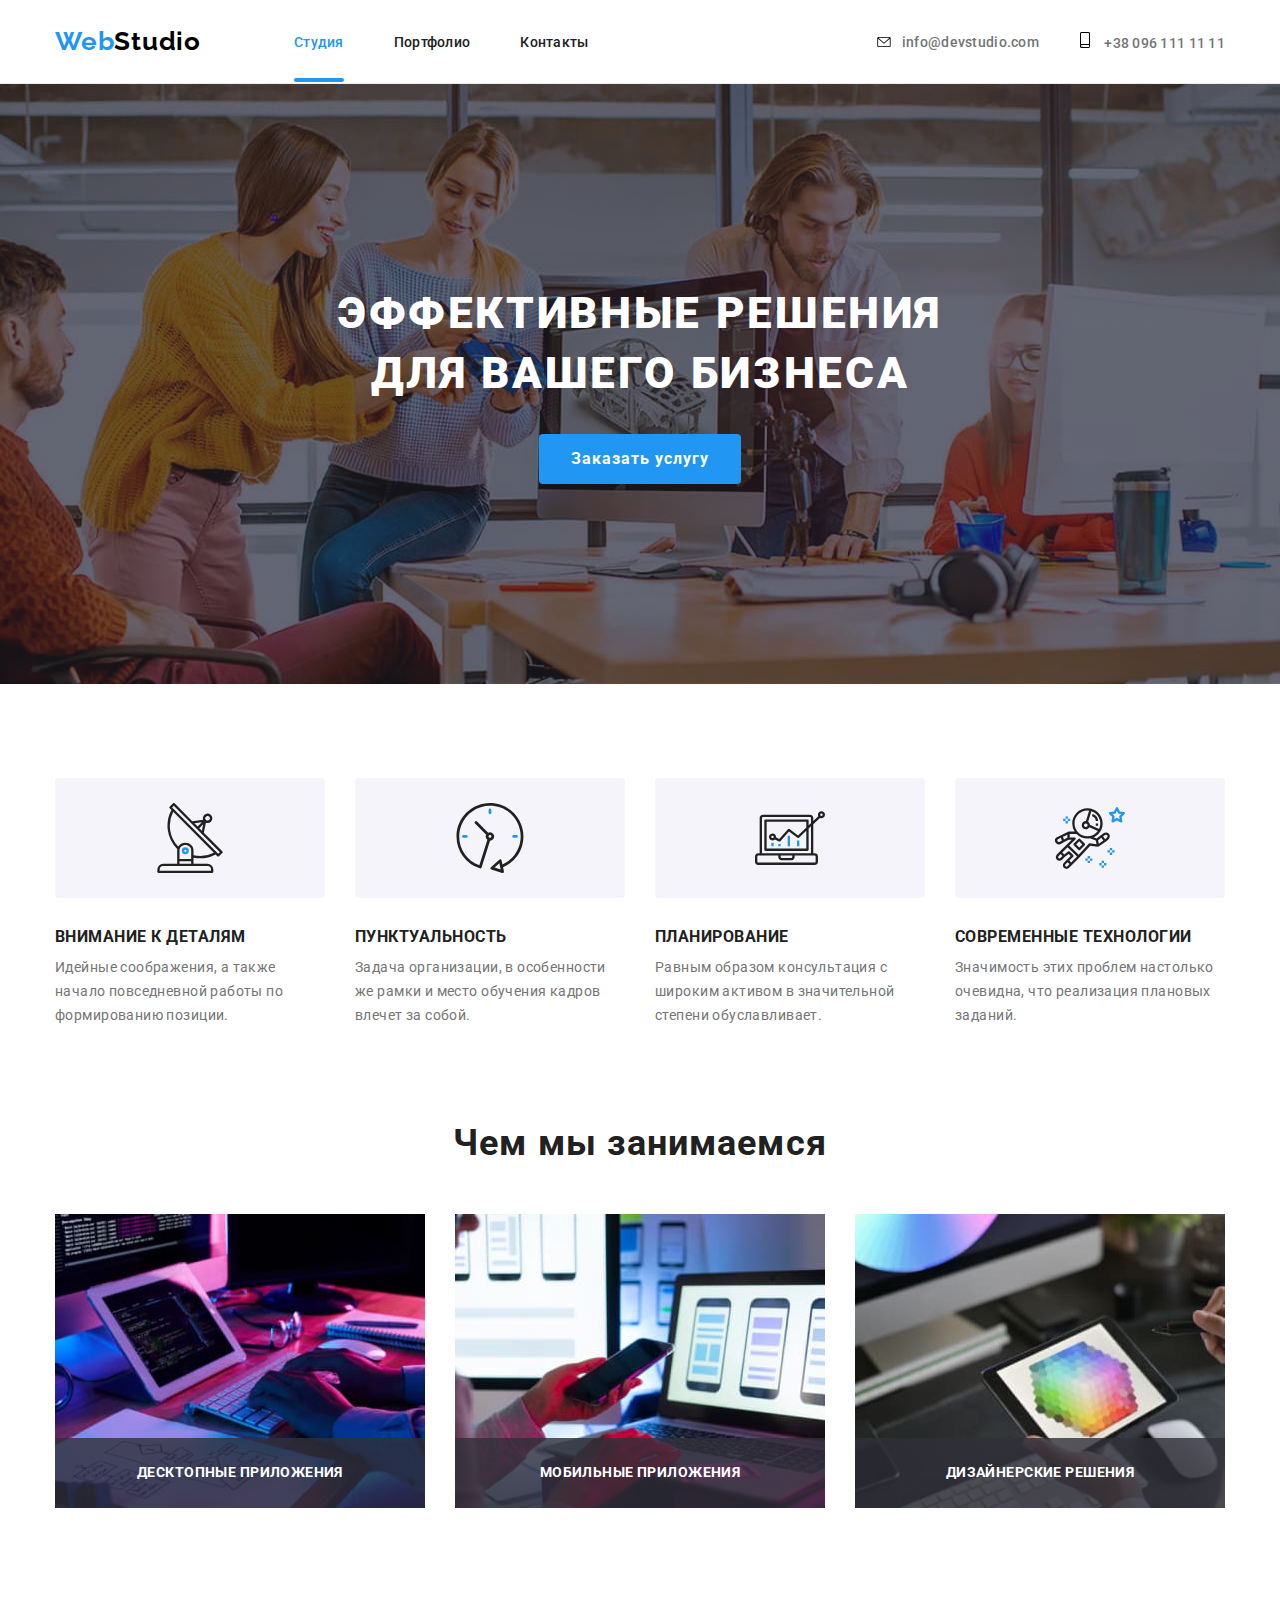
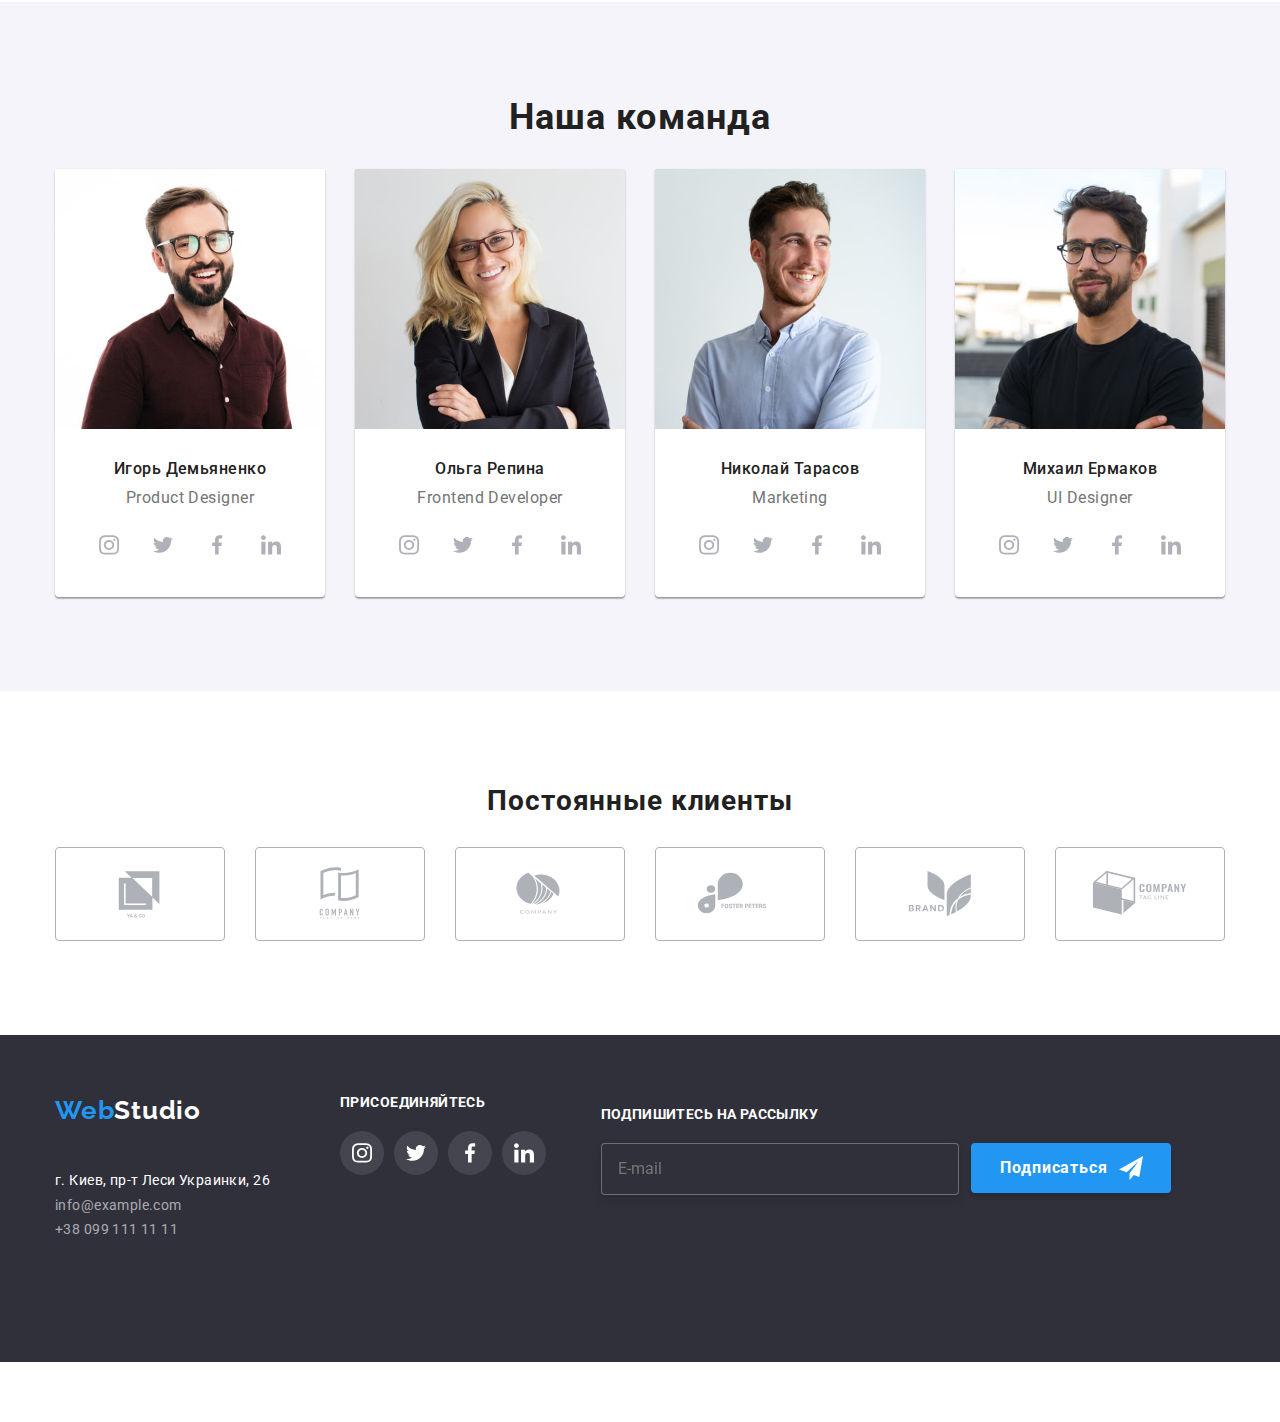
==== commit 2f08302f: "commit5" ====
--- a/index.html
+++ b/index.html
@@ -442,49 +442,51 @@
 <!--Подвал -->
 <footer class="footer">
     <div class="container footer-container">
+       <div class="footer-adress-soc">
         <div class="adress">
-    <a href="./index.html" class="logo logo__link link">Web<span class="logo--footer link">Studio</span></a>
-  <address class="footer-adress">
-      <ul class="footer-adress-list list" >
-          <li class="footer-adress-list__item"><a href="https://goo.gl/maps/yjC5RcyftHidpWkh8" target="_blank" rel="nooperer norefferer" class="footer-adress-list__link link">г. Киев, пр-т Леси Украинки, 26</a></li>
-          <li class="footer-adress-list__item"><a href="mailto:info@example.com" class="footer-adress-list__link link">info@example.com</a></li>
-          <li class="footer-adress-list__item"><a href="tel:+380991111111" class="footer-adress-list__link link">+38 099 111 11 11</a></li>
-      </ul>
-  </address>
-</div>
-  <div class="footer-soc">
-    <h2 class="footer-soc__title">Присоединяйтесь</h2>
-    <ul class="footer-soc-list list">
-        <li class="footer-soc-list__item"> 
-            <a href="https://instagram.com" target="_blank" rel="noopener norefferer" aria-label="instagram link" class="footer-soc-list__link link">
-                <svg class="footer-soc-list__icon" width="20" height="20">
-                    <use href="./images/icons.svg#icon-instagram"></use>
-                </svg>
-            </a>
-        </li>
-        <li class="footer-soc-list__item"> 
-            <a href="https://twitter.com" target="_blank" rel="noopener norefferer" aria-label="twitter link" class="footer-soc-list__link link">
-                <svg class="footer-soc-list__icon" width="20" height="20">
-                    <use href="./images/icons.svg#icon-twitter"></use>
-                </svg>
-            </a>
-        </li>
-        <li class="footer-soc-list__item"> 
-            <a href="https://facebook.com" target="_blank" rel="noopener norefferer" aria-label="facebook link" class="footer-soc-list__link link">
-                <svg class="footer-soc-list__icon" width="20" height="20">
-                    <use href="./images/icons.svg#icon-facebook"></use>
-                </svg>
-            </a>
-        </li>
-        <li class="footer-soc-list__item"> 
-            <a href="https://linkedin.com" target="_blank" rel="noopener norefferer" aria-label="linkedin link" class="footer-soc-list__link link">
-                <svg class="footer-soc-list__icon" width="20" height="20"> 
-                    <use href="./images/icons.svg#icon-linkedin"></use>
-                </svg>
-            </a>
-        </li>
-    </ul>
-    </div>
+            <a href="./index.html" class="logo logo__link link">Web<span class="logo--footer link">Studio</span></a>
+          <address class="footer-adress">
+              <ul class="footer-adress-list list" >
+                  <li class="footer-adress-list__item"><a href="https://goo.gl/maps/yjC5RcyftHidpWkh8" target="_blank" rel="nooperer norefferer" class="footer-adress-list__link-1 link">г. Киев, пр-т Леси Украинки, 26</a></li>
+                  <li class="footer-adress-list__item"><a href="mailto:info@example.com" class="footer-adress-list__link link">info@example.com</a></li>
+                  <li class="footer-adress-list__item"><a href="tel:+380991111111" class="footer-adress-list__link link">+38 099 111 11 11</a></li>
+              </ul>
+          </address>
+        </div>
+          <div class="footer-soc">
+            <h2 class="footer-soc__title">Присоединяйтесь</h2>
+            <ul class="footer-soc-list list">
+                <li class="footer-soc-list__item"> 
+                    <a href="https://instagram.com" target="_blank" rel="noopener norefferer" aria-label="instagram link" class="footer-soc-list__link link">
+                        <svg class="footer-soc-list__icon" width="20" height="20">
+                            <use href="./images/icons.svg#icon-instagram"></use>
+                        </svg>
+                    </a>
+                </li>
+                <li class="footer-soc-list__item"> 
+                    <a href="https://twitter.com" target="_blank" rel="noopener norefferer" aria-label="twitter link" class="footer-soc-list__link link">
+                        <svg class="footer-soc-list__icon" width="20" height="20">
+                            <use href="./images/icons.svg#icon-twitter"></use>
+                        </svg>
+                    </a>
+                </li>
+                <li class="footer-soc-list__item"> 
+                    <a href="https://facebook.com" target="_blank" rel="noopener norefferer" aria-label="facebook link" class="footer-soc-list__link link">
+                        <svg class="footer-soc-list__icon" width="20" height="20">
+                            <use href="./images/icons.svg#icon-facebook"></use>
+                        </svg>
+                    </a>
+                </li>
+                <li class="footer-soc-list__item"> 
+                    <a href="https://linkedin.com" target="_blank" rel="noopener norefferer" aria-label="linkedin link" class="footer-soc-list__link link">
+                        <svg class="footer-soc-list__icon" width="20" height="20"> 
+                            <use href="./images/icons.svg#icon-linkedin"></use>
+                        </svg>
+                    </a>
+                </li>
+            </ul>
+            </div>
+       </div>
     <div class="footer-subscribe">
         <h2 class="footer-subscribe__title">Подпишитесь на рассылку</h2>
         <form class="footer-subscribe-form">
--- a/css/main.min.css
+++ b/css/main.min.css
@@ -1,4 +1,6 @@
 :root{--main-color: #757575;--first-title-color:#FFFFFF;--second-title-color: #212121;--first-btn-color: #ffff;--accent-color:#2196F3;--hero-btn-color: #2F303A;--hero-overlay: rgba(47, 48, 58, 0.4);--teames-bg-color: #f5f4fa;--card-shadow: 0px 1px 3px rgba(0, 0, 0, 0.12),
                      0px 1px 1px rgba(0, 0, 0, 0.14),
-                      0px 2px 1px rgba(0, 0, 0, 0.2)}body{font-family:'Roboto', sans-serif;font-size:14px;font-weight:400;font-style:normal;background-color:#ffffff;color:var(--main-color)}a,input,textarea{color:currentColor}h1,h2,h3,h4,h5,h6,p,ul{padding:0;margin:0}.list{margin:0;padding:0}.list{list-style:none}.link{text-decoration:none}*,::after,::before{-webkit-box-sizing:border-box;box-sizing:border-box}.container{max-width:480px;margin:0 auto;padding-left:15px;padding-right:15px}@media screen and (min-width: 768px){.container{max-width:768px}}@media screen and (min-width: 1200px){.container{max-width:1200px}}.header{border-bottom:1px solid #ECECEC}@media screen and (max-width: 767px){.header{padding-top:10px;padding-bottom:10px}}@media screen and (min-width: 768px){.header-container{display:-webkit-box;display:-ms-flexbox;display:flex;-webkit-box-align:center;-ms-flex-align:center;align-items:center}}.header-nav{display:-webkit-box;display:-ms-flexbox;display:flex;-webkit-box-align:center;-ms-flex-align:center;align-items:center;-webkit-box-pack:justify;-ms-flex-pack:justify;justify-content:space-between}.logo{margin-right:93px;font-family:'Raleway', sans-serif;font-weight:700;font-size:26px;line-height:1.19;letter-spacing:0.03em;border:none;color:var(--accent-color)}.logo--header{color:#000000}.header-nav__list{display:-webkit-box;display:-ms-flexbox;display:flex;-webkit-box-align:center;-ms-flex-align:center;align-items:center}@media screen and (max-width: 767px){.header-nav__list{display:none}}.header-nav__list .header-nav__link--active{display:block;font-weight:500;font-size:14px;line-height:1.15;letter-spacing:0.02em;color:var(--accent-color)}@media screen and (min-width: 768px){.header-nav__list .header-nav__link--active{padding-top:32px;padding-bottom:32px}}.header-nav__list .header-nav__link--current{position:relative;color:var(--accent-color)}.header-nav__item+.header-nav__item{margin-left:50px}.header-nav__link{display:block;font-weight:500;font-size:14px;line-height:1.15;letter-spacing:0.02em;color:var(--second-title-color);-webkit-transition:color 250ms cubic-bezier(0.4, 0, 0.2, 1);transition:color 250ms cubic-bezier(0.4, 0, 0.2, 1)}@media screen and (min-width: 768px){.header-nav__link{padding-top:32px;padding-bottom:32px}}.header-nav__link:hover,.header-nav__link:focus{color:var(--accent-color)}.header-nav__link--active.header-nav__link--current::after{content:"";width:100%;height:4px;position:absolute;bottom:0px;left:0px;display:block;border-radius:4px;background:var(--accent-color);-webkit-transition:opacity 250ms cubic-bezier(0.4, 0, 0.2, 1);transition:opacity 250ms cubic-bezier(0.4, 0, 0.2, 1)}@media screen and (max-width: 767px){.connect{display:none}}@media screen and (min-width: 768px){.connect{margin-left:auto}}@media screen and (min-width: 1200px){.connect{display:-webkit-box;display:-ms-flexbox;display:flex}}.connect__item{-webkit-transition:fill 250ms cubic-bezier(0.4, 0, 0.2, 1);transition:fill 250ms cubic-bezier(0.4, 0, 0.2, 1)}@media screen and (min-width: 768px) and (max-width: 1199px){.connect__item{margin-bottom:10px}.connect__item:last-child{margin-bottom:0}}@media screen and (min-width: 1200px){.connect__item{display:-webkit-box;display:-ms-flexbox;display:flex;-webkit-box-align:center;-ms-flex-align:center;align-items:center}}.connect__item:hover,.connect__item:focus{fill:var(--accent-color)}@media screen and (min-width: 1200px){.connect__item+.connect__item{margin-left:30px}}.connect__link{display:block;margin-left:10px;font-weight:500;font-size:14px;line-height:1.15;letter-spacing:0.02em;color:var(--main-color);-webkit-transition:color 250ms cubic-bezier(0.4, 0, 0.2, 1);transition:color 250ms cubic-bezier(0.4, 0, 0.2, 1)}@media screen and (min-width: 1200px){.connect__link{padding-top:32px;padding-bottom:32px}}.connect__link:hover,.connect__link:focus{color:var(--accent-color)}.connect__icon{margin-right:10px;color:var(--main-color)}.header-btn{position:relative;display:-webkit-box;display:-ms-flexbox;display:flex;-webkit-box-align:center;-ms-flex-align:center;align-items:center;-webkit-box-pack:center;-ms-flex-pack:center;justify-content:center;border:none;fill:#000000;background-color:transparent;width:40px;height:40px;padding:0;cursor:pointer;z-index:10;-webkit-transition:fill 250ms cubic-bezier(0.4, 0, 0.2, 1);transition:fill 250ms cubic-bezier(0.4, 0, 0.2, 1)}@media screen and (min-width: 768px){.header-btn{display:none}}.header-btn:hover,.header-btn:focus{fill:var(--accent-color)}.header-btn .header-btn__icon-open{opacity:1}.header-btn.is-open .header-btn__icon-open{opacity:0}.header-btn .header-btn__icon-close{opacity:0}.header-btn.is-open .header-btn__icon-close{opacity:1}.mobile-btn{position:fixed;top:0;left:0;-webkit-transform:translateX(100%);transform:translateX(100%);background-color:#fff;width:100%;height:100%;padding:48px 40px;-webkit-transition:-webkit-transform 250ms cubic-bezier(0.4, 0, 0.2, 1);transition:-webkit-transform 250ms cubic-bezier(0.4, 0, 0.2, 1);transition:transform 250ms cubic-bezier(0.4, 0, 0.2, 1);transition:transform 250ms cubic-bezier(0.4, 0, 0.2, 1), -webkit-transform 250ms cubic-bezier(0.4, 0, 0.2, 1)}.mobile-btn.is-open{-webkit-transform:translateX(0);transform:translateX(0)}.mobile-btn__item{margin-bottom:32px}.mobile-btn__item:last-child{margin-bottom:0}.mobile-btn__link{font-family:'Roboto';font-style:normal;font-weight:500;font-size:40px;line-height:1.17;letter-spacing:0.02em;color:var(--second-title-color);-webkit-transition:color 250ms cubic-bezier(0.4, 0, 0.2, 1);transition:color 250ms cubic-bezier(0.4, 0, 0.2, 1)}.mobile-btn__link:hover,.mobile-btn__link:focus{color:var(--accent-color)}.mobile-btn__link--active{font-family:'Roboto';font-style:normal;font-weight:500;font-size:40px;line-height:1.17;letter-spacing:0.02em;color:#2196F3}.mobile-btn-connect__list{margin-top:auto;margin-bottom:64px}.mobile-btn-connect__item{margin-bottom:32px}.mobile-btn-connect__item:last-child{margin-bottom:0}.mobile-btn-connect__link{font-family:'Roboto';font-style:normal;font-weight:500}.mobile-btn-connect__link--phone{font-size:34px;line-height:1.18;letter-spacing:0.02em;color:#2196F3}@media screen and (max-width: 479px){.mobile-btn-connect__link--phone{font-size:24px}}.mobile-btn-connect__link--mail{font-size:24px;line-height:1.17;letter-spacing:0.02em;color:#757575}.mobile-soc-list{display:-webkit-box;display:-ms-flexbox;display:flex;-ms-flex-wrap:wrap;flex-wrap:wrap;gap:10px}.mobile-soc-list__link{font-family:'Roboto';font-style:normal;font-weight:500;font-size:18px;line-height:1.22;letter-spacing:0.02em;color:#2196F3}.mobile-soc-list__item:not(:last-child) .mobile-soc-list__link{padding-right:10px;border-right:1px solid rgba(33,33,33,0.2)}.hero{min-height:400px;margin:0 auto;display:-webkit-box;display:-ms-flexbox;display:flex;-webkit-box-align:center;-ms-flex-align:center;align-items:center;text-align:center;-webkit-box-pack:center;-ms-flex-pack:center;justify-content:center;background-color:var(--hero-btn-color);background-repeat:no-repeat;background-position:center;background-size:cover}@media screen and (max-width: 767px){.hero{padding:60px 118px;background-image:-webkit-gradient(linear, left top, left bottom, from(var(--hero-overlay)), to(var(--hero-overlay))),url(../images/hero-mob480.jpg);background-image:linear-gradient(var(--hero-overlay), var(--hero-overlay)),url(../images/hero-mob480.jpg)}}@media screen and (min-width: 768px){.hero{padding:60px 118px;background-image:-webkit-gradient(linear, left top, left bottom, from(var(--hero-overlay)), to(var(--hero-overlay))),url(../images/hero-tab960.jpg);background-image:linear-gradient(var(--hero-overlay), var(--hero-overlay)),url(../images/hero-tab960.jpg)}}@media screen and (min-width: 1200px){.hero{padding-top:200px;padding-bottom:200px;background-image:-webkit-gradient(linear, left top, left bottom, from(rgba(47,48,58,0.4)), to(rgba(47,48,58,0.4))),url(../images/hero.jpg);background-image:linear-gradient(rgba(47,48,58,0.4), rgba(47,48,58,0.4)),url(../images/hero.jpg)}}.hero__title{margin:0 auto;margin-bottom:30px;font-family:inherit;font-weight:900;font-size:26px;line-height:1.62;letter-spacing:0.06em;text-transform:uppercase;color:var(--first-title-color)}@media screen and (min-width: 480px){.hero__title{width:360px}}@media screen and (min-width: 1200px){.hero__title{width:696px;font-size:44px;line-height:1.36}}.hero__btn{border:none;margin:0 auto;font-weight:700;font-size:16px;line-height:1.88;display:block;cursor:pointer;border-radius:4px;padding:10px 32px;min-width:200px;letter-spacing:0.06em;color:var(--first-btn-color);background-color:#2196F3;-webkit-transition:background-color 250ms cubic-bezier(0.4, 0, 0.2, 1),color 250ms cubic-bezier(0.4, 0, 0.2, 1);transition:background-color 250ms cubic-bezier(0.4, 0, 0.2, 1),color 250ms cubic-bezier(0.4, 0, 0.2, 1)}.hero__btn:hover,.hero__btn:focus{color:var(--first-btn-color);background-color:#188CE8}img{display:block;max-width:100%;height:auto;width:100%}.section{padding-bottom:0}@media screen and (max-width: 1199px){.section{padding-top:60px;padding-bottom:60px;margin-left:auto;margin-right:auto}}@media screen and (min-width: 1200px){.section{padding-top:94px}}@media screen and (min-width: 768px){.specifics__list{display:-webkit-box;display:-ms-flexbox;display:flex;-ms-flex-wrap:wrap;flex-wrap:wrap;gap:30px}}.specifics-soc{display:-webkit-box;display:-ms-flexbox;display:flex;height:120px;margin-bottom:30px;-webkit-box-align:center;-ms-flex-align:center;align-items:center;-webkit-box-pack:center;-ms-flex-pack:center;justify-content:center;background-color:#F5F4FA;border-radius:4px}.specifics-title{margin-bottom:10px;font-weight:700;line-height:1.14;letter-spacing:0.03em;text-transform:uppercase;text-align:center;color:var(--second-title-color)}@media screen and (min-width: 768px){.specifics-title{text-align:left}}.specifics-title__about{line-height:1.71;letter-spacing:0.03em;color:var(--main-color)}@media screen and (max-width: 767px){.specifics__item{margin-bottom:30px}.specifics__item:last-child{margin-bottom:0}}@media screen and (min-width: 768px){.specifics__item{-ms-flex-preferred-size:354px;flex-basis:354px}}@media screen and (min-width: 1200px){.specifics__item{-ms-flex-preferred-size:270px;flex-basis:270px}}.about{padding-bottom:94px}@media screen and (max-width: 1199px){.about{padding-top:0;padding-bottom:0}}.about__title{margin-top:0;margin-bottom:50px;padding-top:0;font-weight:700;font-size:36px;line-height:1.17;text-align:center;letter-spacing:0.03em;color:var(--second-title-color)}@media screen and (max-width: 1199px){.about__title{display:none}}.about__list{display:-webkit-box;display:-ms-flexbox;display:flex}@media screen and (max-width: 1199px){.about__list{display:none}}.about__item-1{margin-left:0}.over--about__item{position:relative;overflow:hidden}.about__over{position:absolute;bottom:0;left:0;width:100%;height:70px;background-color:rgba(47,48,58,0.8)}.about__text{padding-top:27px;padding-bottom:27px;margin:0;display:-webkit-box;display:-ms-flexbox;display:flex;-webkit-box-align:center;-ms-flex-align:center;align-items:center;-webkit-box-pack:center;-ms-flex-pack:center;justify-content:center;font-weight:700;font-size:14px;line-height:1.14;text-align:center;letter-spacing:0.03em;text-transform:uppercase;color:var(--first-title-color)}.about__item{margin-left:30px}.teames{background-color:var(--teames-bg-color)}@media screen and (min-width: 1200px){.teames{padding-bottom:94px}}.teames__title{margin-bottom:30px;font-weight:700;font-size:28px;line-height:1.17;text-align:center;letter-spacing:0.03em;color:var(--second-title-color)}@media screen and (min-width: 1200px){.teames__title{font-size:36px}}.teames-list{display:-webkit-box;display:-ms-flexbox;display:flex;-ms-flex-wrap:wrap;flex-wrap:wrap}@media screen and (min-width: 768px){.teames-list{display:-webkit-box;display:-ms-flexbox;display:flex;-ms-flex-wrap:wrap;flex-wrap:wrap;gap:30px}}.teames-list__item-1{width:100%;background:var(--first-title-color);-webkit-box-shadow:var(--card-shadow);box-shadow:var(--card-shadow);border-radius:0px 0px 4px 4px}@media screen and (max-width: 767px){.teames-list__item-1{margin-bottom:30px}.teames-list__item-1:last-child{margin-bottom:0}}@media screen and (min-width: 768px){.teames-list__item-1{max-width:768px;-ms-flex-preferred-size:calc((100% - 30px)/2);flex-basis:calc((100% - 30px)/2)}}@media screen and (min-width: 1200px){.teames-list__item-1{max-width:1200px;-ms-flex-preferred-size:calc((100% - 90px)/4);flex-basis:calc((100% - 90px)/4)}}.border-teames{margin-top:30px;margin-bottom:30px}.border-teames__names{padding-bottom:10px;font-weight:500;font-size:16px;line-height:1.19;text-align:center;letter-spacing:0.03em;color:var(--second-title-color)}.border-teames__proffesion{padding-bottom:16px;font-weight:400;font-size:16px;line-height:1.19;text-align:center;letter-spacing:0.03em;color:var(--main-color)}.teames-soc-list{display:-webkit-box;display:-ms-flexbox;display:flex;-webkit-box-pack:center;-ms-flex-pack:center;justify-content:center;-webkit-box-align:center;-ms-flex-align:center;align-items:center}.teames-soc-list__item+.teames-soc-list__item{margin-left:10px}.teames-soc-list__link{width:44px;height:44px;background-color:transparent;border-radius:50%;display:-webkit-box;display:-ms-flexbox;display:flex;-webkit-box-pack:center;-ms-flex-pack:center;justify-content:center;-webkit-box-align:center;-ms-flex-align:center;align-items:center;-webkit-transition:background-color 250ms cubic-bezier(0.4, 0, 0.2, 1),fill 250ms cubic-bezier(0.4, 0, 0.2, 1);transition:background-color 250ms cubic-bezier(0.4, 0, 0.2, 1),fill 250ms cubic-bezier(0.4, 0, 0.2, 1)}.teames-soc-list__link:hover,.teames-soc-list__link:focus{background-color:#2196F3}.teames-soc-list__icon{fill:#AFB1B8;-webkit-transition:fill 250ms cubic-bezier(0.4, 0, 0.2, 1);transition:fill 250ms cubic-bezier(0.4, 0, 0.2, 1)}.teames-soc-list__link:hover .teames-soc-list__icon,.teames-soc-list__link:focus .teames-soc-list__icon{fill:#FFFFFF}.teames-list__item{width:100%;background:var(--first-title-color);-webkit-box-shadow:var(--card-shadow);box-shadow:var(--card-shadow);border-radius:0px 0px 4px 4px}@media screen and (max-width: 767px){.teames-list__item{margin-bottom:30px}.teames-list__item:last-child{margin-bottom:0}}@media screen and (min-width: 768px){.teames-list__item{max-width:768px;-ms-flex-preferred-size:calc((100% - 30px)/2);flex-basis:calc((100% - 30px)/2)}}@media screen and (min-width: 1200px){.teames-list__item{max-width:1200px;-ms-flex-preferred-size:calc((100% - 90px)/4);flex-basis:calc((100% - 90px)/4)}}@media screen and (min-width: 1200px){.regular-clientes{padding-bottom:94px}}.regular-clientes__title{display:-webkit-box;display:-ms-flexbox;display:flex;-webkit-box-pack:center;-ms-flex-pack:center;justify-content:center;margin-top:0;margin-bottom:30px;font-weight:700;font-size:28px;line-height:1.17;text-align:center;letter-spacing:0.03em;color:var(--second-title-color)}.regular-clientes-list{display:-webkit-box;display:-ms-flexbox;display:flex;-webkit-box-align:center;-ms-flex-align:center;align-items:center;-webkit-box-pack:center;-ms-flex-pack:center;justify-content:center;margin:0 auto;-ms-flex-wrap:wrap;flex-wrap:wrap;gap:30px}.regular-clientes-list__item{display:-webkit-box;display:-ms-flexbox;display:flex;-webkit-box-align:center;-ms-flex-align:center;align-items:center;-webkit-box-pack:center;-ms-flex-pack:center;justify-content:center;padding:16px;background-color:transparent;border:1px solid #AFB1B8;border-radius:4px;-webkit-transition:border 250ms cubic-bezier(0.4, 0, 0.2, 1),fill 250ms cubic-bezier(0.4, 0, 0.2, 1);transition:border 250ms cubic-bezier(0.4, 0, 0.2, 1),fill 250ms cubic-bezier(0.4, 0, 0.2, 1)}@media screen and (max-width: 767px){.regular-clientes-list__item{-ms-flex-preferred-size:calc((100% - 30px)/2);flex-basis:calc((100% - 30px)/2);padding:12px}}@media screen and (min-width: 768px){.regular-clientes-list__item{-ms-flex-preferred-size:calc((100% - 60px)/3);flex-basis:calc((100% - 60px)/3)}}@media screen and (min-width: 1200px){.regular-clientes-list__item{-ms-flex-preferred-size:calc((100% - 150px)/6);flex-basis:calc((100% - 150px)/6)}}.regular-clientes-list__item:hover,.regular-clientes-list__item:focus{border:1px solid #2196F3}.regular-clientes-list__link{display:-webkit-box;display:-ms-flexbox;display:flex;-webkit-box-pack:center;-ms-flex-pack:center;justify-content:center;-webkit-box-align:center;-ms-flex-align:center;align-items:center}.regular-clientes-list__icon{display:-webkit-box;display:-ms-flexbox;display:flex;-webkit-box-align:center;-ms-flex-align:center;align-items:center;fill:#AFB1B8;-webkit-transition:fill 250ms cubic-bezier(0.4, 0, 0.2, 1);transition:fill 250ms cubic-bezier(0.4, 0, 0.2, 1)}.regular-clientes-list__link:hover .regular-clientes-list__icon,.regular-clientes-list__link:focus .regular-clientes-list__icon{fill:#2196F3}
+                      0px 2px 1px rgba(0, 0, 0, 0.2);--filters-shadow: 0px 1px 1px rgba(0, 0, 0, 0.12),
+                    0px 4px 4px rgba(0, 0, 0, 0.06), 
+                    1px 4px 6px rgba(0, 0, 0, 0.16)}body{font-family:'Roboto', sans-serif;font-size:14px;font-weight:400;font-style:normal;background-color:#ffffff;color:var(--main-color)}a,input,textarea{color:currentColor}h1,h2,h3,h4,h5,h6,p,ul{padding:0;margin:0}.list{margin:0;padding:0}.list{list-style:none}.link{text-decoration:none}*,::after,::before{-webkit-box-sizing:border-box;box-sizing:border-box}.visually-hidden{position:absolute;-webkit-transform:scale(0);transform:scale(0);opacity:0}.container{max-width:480px;margin:0 auto;padding-left:15px;padding-right:15px}@media screen and (min-width: 768px){.container{max-width:768px}}@media screen and (min-width: 1200px){.container{max-width:1200px}}.header{border-bottom:1px solid #ECECEC}@media screen and (max-width: 767px){.header{padding-top:10px;padding-bottom:10px}}@media screen and (min-width: 768px){.header-container{display:-webkit-box;display:-ms-flexbox;display:flex;-webkit-box-align:center;-ms-flex-align:center;align-items:center}}.header-nav{display:-webkit-box;display:-ms-flexbox;display:flex;-webkit-box-align:center;-ms-flex-align:center;align-items:center;-webkit-box-pack:justify;-ms-flex-pack:justify;justify-content:space-between}.logo{display:-webkit-box;display:-ms-flexbox;display:flex;font-family:'Raleway', sans-serif;font-weight:700;font-size:26px;line-height:1.19;letter-spacing:0.03em;border:none;color:var(--accent-color)}@media screen and (max-width: 767px){.logo{padding-top:16px;padding-bottom:16px}}.logo--header{color:#000000}.header-nav__list{display:-webkit-box;display:-ms-flexbox;display:flex;-webkit-box-align:center;-ms-flex-align:center;align-items:center}@media screen and (max-width: 767px){.header-nav__list{display:none}}@media screen and (min-width: 768px){.header-nav__list{margin-left:88px}}@media screen and (min-width: 1200px){.header-nav__list{margin-left:93px}}.header-nav__list .header-nav__link--active{display:block;font-weight:500;font-size:14px;line-height:1.15;letter-spacing:0.02em;color:var(--accent-color)}@media screen and (min-width: 768px){.header-nav__list .header-nav__link--active{padding-top:32px;padding-bottom:32px}}.header-nav__list .header-nav__link--current{position:relative;color:var(--accent-color)}.header-nav__item+.header-nav__item{margin-left:50px}.header-nav__link{display:block;font-weight:500;font-size:14px;line-height:1.15;letter-spacing:0.02em;color:var(--second-title-color);-webkit-transition:color 250ms cubic-bezier(0.4, 0, 0.2, 1);transition:color 250ms cubic-bezier(0.4, 0, 0.2, 1)}@media screen and (min-width: 768px){.header-nav__link{padding-top:32px;padding-bottom:32px}}.header-nav__link:hover,.header-nav__link:focus{color:var(--accent-color)}.header-nav__link--active.header-nav__link--current::after{content:"";width:100%;height:4px;position:absolute;bottom:0px;left:0px;display:block;border-radius:4px;background:var(--accent-color);-webkit-transition:opacity 250ms cubic-bezier(0.4, 0, 0.2, 1);transition:opacity 250ms cubic-bezier(0.4, 0, 0.2, 1)}@media screen and (max-width: 767px){.connect{display:none}}@media screen and (min-width: 768px){.connect{margin-left:auto}}@media screen and (min-width: 1200px){.connect{display:-webkit-box;display:-ms-flexbox;display:flex}}.connect__item{-webkit-transition:fill 250ms cubic-bezier(0.4, 0, 0.2, 1);transition:fill 250ms cubic-bezier(0.4, 0, 0.2, 1)}@media screen and (min-width: 768px) and (max-width: 1199px){.connect__item{margin-bottom:10px}.connect__item:last-child{margin-bottom:0}}@media screen and (min-width: 1200px){.connect__item{display:-webkit-box;display:-ms-flexbox;display:flex;-webkit-box-align:center;-ms-flex-align:center;align-items:center}}.connect__item:hover,.connect__item:focus{fill:var(--accent-color)}@media screen and (min-width: 1200px){.connect__item+.connect__item{margin-left:30px}}.connect__link{display:block;margin-left:10px;font-weight:500;font-size:14px;line-height:1.15;letter-spacing:0.02em;color:var(--main-color);-webkit-transition:color 250ms cubic-bezier(0.4, 0, 0.2, 1);transition:color 250ms cubic-bezier(0.4, 0, 0.2, 1)}@media screen and (min-width: 1200px){.connect__link{padding-top:32px;padding-bottom:32px}}.connect__link:hover,.connect__link:focus{color:var(--accent-color)}.connect__icon{margin-right:10px;color:var(--main-color)}.header-btn{position:relative;display:-webkit-box;display:-ms-flexbox;display:flex;-webkit-box-align:center;-ms-flex-align:center;align-items:center;-webkit-box-pack:center;-ms-flex-pack:center;justify-content:center;border:none;fill:#000000;background-color:transparent;width:40px;height:40px;padding:0;cursor:pointer;z-index:10;-webkit-transition:fill 250ms cubic-bezier(0.4, 0, 0.2, 1);transition:fill 250ms cubic-bezier(0.4, 0, 0.2, 1)}@media screen and (min-width: 768px){.header-btn{display:none}}.header-btn:hover,.header-btn:focus{fill:var(--accent-color)}.header-btn .header-btn__icon-open{opacity:1}.header-btn.is-open .header-btn__icon-open{opacity:0}.header-btn .header-btn__icon-close{opacity:0}.header-btn.is-open .header-btn__icon-close{opacity:1}.mobile-btn{position:fixed;top:0;left:0;-webkit-transform:translateX(100%);transform:translateX(100%);background-color:#fff;width:100%;height:100%;padding:48px 40px;-webkit-transition:-webkit-transform 250ms cubic-bezier(0.4, 0, 0.2, 1);transition:-webkit-transform 250ms cubic-bezier(0.4, 0, 0.2, 1);transition:transform 250ms cubic-bezier(0.4, 0, 0.2, 1);transition:transform 250ms cubic-bezier(0.4, 0, 0.2, 1), -webkit-transform 250ms cubic-bezier(0.4, 0, 0.2, 1)}.mobile-btn.is-open{-webkit-transform:translateX(0);transform:translateX(0)}.mobile-btn__item{margin-bottom:32px}.mobile-btn__item:last-child{margin-bottom:0}.mobile-btn__link{font-family:'Roboto';font-style:normal;font-weight:500;font-size:40px;line-height:1.17;letter-spacing:0.02em;color:var(--second-title-color);-webkit-transition:color 250ms cubic-bezier(0.4, 0, 0.2, 1);transition:color 250ms cubic-bezier(0.4, 0, 0.2, 1)}.mobile-btn__link:hover,.mobile-btn__link:focus{color:var(--accent-color)}.mobile-btn__link--active{font-family:'Roboto';font-style:normal;font-weight:500;font-size:40px;line-height:1.17;letter-spacing:0.02em;color:#2196F3}.mobile-btn-connect__list{margin-top:auto;margin-bottom:64px}.mobile-btn-connect__item{margin-bottom:32px}.mobile-btn-connect__item:last-child{margin-bottom:0}.mobile-btn-connect__link{font-family:'Roboto';font-style:normal;font-weight:500}.mobile-btn-connect__link--phone{font-size:34px;line-height:1.18;letter-spacing:0.02em;color:#2196F3}@media screen and (max-width: 479px){.mobile-btn-connect__link--phone{font-size:24px}}.mobile-btn-connect__link--mail{font-size:24px;line-height:1.17;letter-spacing:0.02em;color:#757575}.mobile-soc-list{display:-webkit-box;display:-ms-flexbox;display:flex;-ms-flex-wrap:wrap;flex-wrap:wrap;gap:10px}.mobile-soc-list__link{font-family:'Roboto';font-style:normal;font-weight:500;font-size:18px;line-height:1.22;letter-spacing:0.02em;color:#2196F3}.mobile-soc-list__item:not(:last-child) .mobile-soc-list__link{padding-right:10px;border-right:1px solid rgba(33,33,33,0.2)}.hero{min-height:400px;margin:0 auto;display:-webkit-box;display:-ms-flexbox;display:flex;-webkit-box-align:center;-ms-flex-align:center;align-items:center;text-align:center;-webkit-box-pack:center;-ms-flex-pack:center;justify-content:center;background-color:var(--hero-btn-color);background-repeat:no-repeat;background-position:center;background-size:cover}@media screen and (max-width: 767px){.hero{padding:60px 118px;background-image:-webkit-gradient(linear, left top, left bottom, from(var(--hero-overlay)), to(var(--hero-overlay))),url(../images/hero-mob480.jpg);background-image:linear-gradient(var(--hero-overlay), var(--hero-overlay)),url(../images/hero-mob480.jpg)}}@media screen and (min-width: 768px){.hero{padding:60px 118px;background-image:-webkit-gradient(linear, left top, left bottom, from(var(--hero-overlay)), to(var(--hero-overlay))),url(../images/hero-tab960.jpg);background-image:linear-gradient(var(--hero-overlay), var(--hero-overlay)),url(../images/hero-tab960.jpg)}}@media screen and (min-width: 1200px){.hero{padding-top:200px;padding-bottom:200px;background-image:-webkit-gradient(linear, left top, left bottom, from(rgba(47,48,58,0.4)), to(rgba(47,48,58,0.4))),url(../images/hero.jpg);background-image:linear-gradient(rgba(47,48,58,0.4), rgba(47,48,58,0.4)),url(../images/hero.jpg)}}.hero__title{margin:0 auto;margin-bottom:30px;font-family:inherit;font-weight:900;font-size:26px;line-height:1.62;letter-spacing:0.06em;text-transform:uppercase;color:var(--first-title-color)}@media screen and (min-width: 480px){.hero__title{width:360px}}@media screen and (min-width: 1200px){.hero__title{width:696px;font-size:44px;line-height:1.36}}.hero__btn{border:none;margin:0 auto;font-weight:700;font-size:16px;line-height:1.88;display:block;cursor:pointer;border-radius:4px;padding:10px 32px;min-width:200px;letter-spacing:0.06em;color:var(--first-btn-color);background-color:#2196F3;-webkit-transition:background-color 250ms cubic-bezier(0.4, 0, 0.2, 1),color 250ms cubic-bezier(0.4, 0, 0.2, 1);transition:background-color 250ms cubic-bezier(0.4, 0, 0.2, 1),color 250ms cubic-bezier(0.4, 0, 0.2, 1)}.hero__btn:hover,.hero__btn:focus{color:var(--first-btn-color);background-color:#188CE8}.backdrop{position:fixed;width:100%;height:100%;top:0px;z-index:100;background-color:rgba(0,0,0,0.2);-webkit-transition-property:opacity;transition-property:opacity;-webkit-transition-duration:250ms;transition-duration:250ms;-webkit-transition-timing-function:cubic-bezier(0.4, 0, 0.2, 1);transition-timing-function:cubic-bezier(0.4, 0, 0.2, 1)}.backdrop.is-hidden{opacity:0;visibility:hidden;pointer-events:none}.modal{position:absolute;top:50%;left:50%;-webkit-transform:translate(-50%, -50%) rotate(360deg) scale(1);transform:translate(-50%, -50%) rotate(360deg) scale(1);max-width:450px;min-height:581px;padding:40px;background-color:var(--first-title-color);-webkit-box-shadow:0px 1px 3px rgba(0,0,0,0.12),0px 1px 1px rgba(0,0,0,0.14),0px 2px 1px rgba(0,0,0,0.2);box-shadow:0px 1px 3px rgba(0,0,0,0.12),0px 1px 1px rgba(0,0,0,0.14),0px 2px 1px rgba(0,0,0,0.2);border-radius:4px;-webkit-transition:-webkit-transform 250ms cubic-bezier(0.4, 0, 0.2, 1),-webkit-box-shadow 250ms cubic-bezier(0.4, 0, 0.2, 1);transition:-webkit-transform 250ms cubic-bezier(0.4, 0, 0.2, 1),-webkit-box-shadow 250ms cubic-bezier(0.4, 0, 0.2, 1);transition:transform 250ms cubic-bezier(0.4, 0, 0.2, 1),box-shadow 250ms cubic-bezier(0.4, 0, 0.2, 1);transition:transform 250ms cubic-bezier(0.4, 0, 0.2, 1),box-shadow 250ms cubic-bezier(0.4, 0, 0.2, 1),-webkit-transform 250ms cubic-bezier(0.4, 0, 0.2, 1),-webkit-box-shadow 250ms cubic-bezier(0.4, 0, 0.2, 1)}@media screen and (min-width: 480px) and (max-width: 1199px){.modal{width:100%}}@media screen and (min-width: 1200px){.modal{width:528px}}.modal__close-btn{position:absolute;cursor:pointer;top:8px;right:8px;display:-webkit-box;display:-ms-flexbox;display:flex;-webkit-box-pack:center;-ms-flex-pack:center;justify-content:center;-webkit-box-align:center;-ms-flex-align:center;align-items:center;width:30px;height:30px;padding:0;border-radius:50%;fill:var(--second-title-color);background-color:var(--white-color);border:1px solid rgba(0,0,0,0.1);-webkit-transition:fill 250ms cubic-bezier(0.4, 0, 0.2, 1);transition:fill 250ms cubic-bezier(0.4, 0, 0.2, 1)}.modal__close-btn:hover,.modal__close-btn:focus{fill:#188CE8}.modal-form__title{margin-bottom:12px;font-weight:700;font-size:20px;line-height:1.15;text-align:center;letter-spacing:0.03em;color:var(--second-title-color)}.modal-form__group{position:relative;display:block;margin-bottom:10px}.modal-form__group:nth-last-of-type(2){margin-bottom:20px}.modal-form__group:last-of-type{display:-webkit-box;display:-ms-flexbox;display:flex;-webkit-box-align:center;-ms-flex-align:center;align-items:center;-webkit-box-pack:center;-ms-flex-pack:center;justify-content:center;margin-bottom:30px}.modal-form__tag{margin-bottom:4px;display:block;font-size:12px;line-height:1.16;letter-spacing:0.01em;color:var(--main-color)}.modal-form__input{width:100%;height:40px;padding:0;padding-left:42px;border:1px solid rgba(33,33,33,0.2);border-radius:4px;outline:transparent;-webkit-transition:border-color 250ms cubic-bezier(0.4, 0, 0.2, 1);transition:border-color 250ms cubic-bezier(0.4, 0, 0.2, 1)}.modal-form__input:hover,.modal-form__input:focus{border-color:#2196F3}.modal-form__icon{position:absolute;bottom:12px;left:15px;fill:var(--second-title-color);-webkit-transition:fill 250ms cubic-bezier(0.4, 0, 0.2, 1);transition:fill 250ms cubic-bezier(0.4, 0, 0.2, 1)}.modal-form__input:hover+.modal-form__icon,.modal-form__input:focus+.modal-form__icon{fill:#2196F3}.modal-form__textarea{padding:12px 16px;width:100%;height:120px;border:1px solid rgba(33,33,33,0.2);border-radius:4px;resize:none;outline:transparent;-webkit-transition:border 250ms cubic-bezier(0.4, 0, 0.2, 1);transition:border 250ms cubic-bezier(0.4, 0, 0.2, 1)}.modal-form__textarea:hover,.modal-form__textarea:focus{border-color:#188CE8}.modal-form__textarea::-webkit-input-placeholder{font-size:14px;line-height:1.33;letter-spacing:0.01em;color:rgba(117,117,117,0.5)}.modal-form__textarea:-ms-input-placeholder{font-size:14px;line-height:1.33;letter-spacing:0.01em;color:rgba(117,117,117,0.5)}.modal-form__textarea::-ms-input-placeholder{font-size:14px;line-height:1.33;letter-spacing:0.01em;color:rgba(117,117,117,0.5)}.modal-form__textarea::placeholder{font-size:14px;line-height:1.33;letter-spacing:0.01em;color:rgba(117,117,117,0.5)}.modal-field-checkbox__group{display:-webkit-box;display:-ms-flexbox;display:flex;-webkit-box-align:center;-ms-flex-align:center;align-items:center;-webkit-box-pack:center;-ms-flex-pack:center;justify-content:center;width:16px;height:15px;margin-right:7px;border:2px solid var(--second-title-color);border-radius:2px;-webkit-transition:background-color 250ms cubic-bezier(0.4, 0, 0.2, 1),border 250ms cubic-bezier(0.4, 0, 0.2, 1);transition:background-color 250ms cubic-bezier(0.4, 0, 0.2, 1),border 250ms cubic-bezier(0.4, 0, 0.2, 1)}.modal-field-checkbox:checked+.modal-field-checkbox__group{border-color:transparent;background-color:#188CE8}.modal-field-checkbox__icon{fill:var(--first-title-color)}.modal-field-checkbox__agreement{display:inline-block;font-size:14px;line-height:1.71;letter-spacing:0.03em;color:var(--main-color)}@media screen and (max-width: 1199px){.modal-field-checkbox__agreement{font-size:12px}}.modal-field-checkbox__rules{display:inline-block;-webkit-text-decoration-line:underline;text-decoration-line:underline;text-underline-position:under;color:var(--accent-color)}.modal-form__btn-send-modal{display:block;margin:0 auto;padding:10px 55px 10px 56px;min-height:50px;min-width:200px;cursor:pointer;border:none;font-weight:700;font-size:16px;line-height:1.87;letter-spacing:0.06em;text-align:center;color:var(--first-title-color);background-color:var(--accent-color);-webkit-box-shadow:0px 4px 4px rgba(0,0,0,0.15);box-shadow:0px 4px 4px rgba(0,0,0,0.15);outline:rgba(0,0,0,0);border-radius:4px;-webkit-transition:background-color 250ms cubic-bezier(0.4, 0, 0.2, 1),color 250ms cubic-bezier(0.4, 0, 0.2, 1);transition:background-color 250ms cubic-bezier(0.4, 0, 0.2, 1),color 250ms cubic-bezier(0.4, 0, 0.2, 1)}.modal-form__btn-send-modal:hover,.modal-form__btn-send-modal:focus{color:var(--first-btn-color);background-color:#188CE8}img{display:block;max-width:100%;height:auto;width:100%}.section{padding-bottom:0}@media screen and (max-width: 1199px){.section{padding-top:60px;padding-bottom:60px;margin-left:auto;margin-right:auto}}@media screen and (min-width: 1200px){.section{padding-top:94px}}@media screen and (min-width: 768px){.specifics__list{display:-webkit-box;display:-ms-flexbox;display:flex;-ms-flex-wrap:wrap;flex-wrap:wrap;gap:30px}}.specifics-soc{display:-webkit-box;display:-ms-flexbox;display:flex;height:120px;margin-bottom:30px;-webkit-box-align:center;-ms-flex-align:center;align-items:center;-webkit-box-pack:center;-ms-flex-pack:center;justify-content:center;background-color:#F5F4FA;border-radius:4px}.specifics-title{margin-bottom:10px;font-weight:700;line-height:1.14;letter-spacing:0.03em;text-transform:uppercase;text-align:center;color:var(--second-title-color)}@media screen and (min-width: 768px){.specifics-title{text-align:left}}.specifics-title__about{line-height:1.71;letter-spacing:0.03em;color:var(--main-color)}@media screen and (max-width: 767px){.specifics__item{margin-bottom:30px}.specifics__item:last-child{margin-bottom:0}}@media screen and (min-width: 768px){.specifics__item{-ms-flex-preferred-size:354px;flex-basis:354px}}@media screen and (min-width: 1200px){.specifics__item{-ms-flex-preferred-size:270px;flex-basis:270px}}.about{padding-bottom:94px}@media screen and (max-width: 1199px){.about{padding-top:0;padding-bottom:0}}.about__title{margin-top:0;margin-bottom:50px;padding-top:0;font-weight:700;font-size:36px;line-height:1.17;text-align:center;letter-spacing:0.03em;color:var(--second-title-color)}@media screen and (max-width: 1199px){.about__title{display:none}}.about__list{display:-webkit-box;display:-ms-flexbox;display:flex}@media screen and (max-width: 1199px){.about__list{display:none}}.about__item-1{margin-left:0}.over--about__item{position:relative;overflow:hidden}.about__over{position:absolute;bottom:0;left:0;width:100%;height:70px;background-color:rgba(47,48,58,0.8)}.about__text{padding-top:27px;padding-bottom:27px;margin:0;display:-webkit-box;display:-ms-flexbox;display:flex;-webkit-box-align:center;-ms-flex-align:center;align-items:center;-webkit-box-pack:center;-ms-flex-pack:center;justify-content:center;font-weight:700;font-size:14px;line-height:1.14;text-align:center;letter-spacing:0.03em;text-transform:uppercase;color:var(--first-title-color)}.about__item{margin-left:30px}.teames{background-color:var(--teames-bg-color)}@media screen and (min-width: 1200px){.teames{padding-bottom:94px}}.teames__title{margin-bottom:30px;font-weight:700;font-size:28px;line-height:1.17;text-align:center;letter-spacing:0.03em;color:var(--second-title-color)}@media screen and (min-width: 1200px){.teames__title{font-size:36px}}.teames-list{display:-webkit-box;display:-ms-flexbox;display:flex;-ms-flex-wrap:wrap;flex-wrap:wrap}@media screen and (min-width: 768px){.teames-list{display:-webkit-box;display:-ms-flexbox;display:flex;-ms-flex-wrap:wrap;flex-wrap:wrap;gap:30px}}.teames-list__item-1{width:100%;background:var(--first-title-color);-webkit-box-shadow:var(--card-shadow);box-shadow:var(--card-shadow);border-radius:0px 0px 4px 4px}@media screen and (max-width: 767px){.teames-list__item-1{margin-bottom:30px}.teames-list__item-1:last-child{margin-bottom:0}}@media screen and (min-width: 768px){.teames-list__item-1{max-width:768px;-ms-flex-preferred-size:calc((100% - 30px)/2);flex-basis:calc((100% - 30px)/2)}}@media screen and (min-width: 1200px){.teames-list__item-1{max-width:1200px;-ms-flex-preferred-size:calc((100% - 90px)/4);flex-basis:calc((100% - 90px)/4)}}.border-teames{margin-top:30px;margin-bottom:30px}.border-teames__names{padding-bottom:10px;font-weight:500;font-size:16px;line-height:1.19;text-align:center;letter-spacing:0.03em;color:var(--second-title-color)}.border-teames__proffesion{padding-bottom:16px;font-weight:400;font-size:16px;line-height:1.19;text-align:center;letter-spacing:0.03em;color:var(--main-color)}.teames-soc-list{display:-webkit-box;display:-ms-flexbox;display:flex;-webkit-box-pack:center;-ms-flex-pack:center;justify-content:center;-webkit-box-align:center;-ms-flex-align:center;align-items:center}.teames-soc-list__item+.teames-soc-list__item{margin-left:10px}.teames-soc-list__link{width:44px;height:44px;background-color:transparent;border-radius:50%;display:-webkit-box;display:-ms-flexbox;display:flex;-webkit-box-pack:center;-ms-flex-pack:center;justify-content:center;-webkit-box-align:center;-ms-flex-align:center;align-items:center;-webkit-transition:background-color 250ms cubic-bezier(0.4, 0, 0.2, 1),fill 250ms cubic-bezier(0.4, 0, 0.2, 1);transition:background-color 250ms cubic-bezier(0.4, 0, 0.2, 1),fill 250ms cubic-bezier(0.4, 0, 0.2, 1)}.teames-soc-list__link:hover,.teames-soc-list__link:focus{background-color:#2196F3}.teames-soc-list__icon{fill:#AFB1B8;-webkit-transition:fill 250ms cubic-bezier(0.4, 0, 0.2, 1);transition:fill 250ms cubic-bezier(0.4, 0, 0.2, 1)}.teames-soc-list__link:hover .teames-soc-list__icon,.teames-soc-list__link:focus .teames-soc-list__icon{fill:#FFFFFF}.teames-list__item{width:100%;background:var(--first-title-color);-webkit-box-shadow:var(--card-shadow);box-shadow:var(--card-shadow);border-radius:0px 0px 4px 4px}@media screen and (max-width: 767px){.teames-list__item{margin-bottom:30px}.teames-list__item:last-child{margin-bottom:0}}@media screen and (min-width: 768px){.teames-list__item{max-width:768px;-ms-flex-preferred-size:calc((100% - 30px)/2);flex-basis:calc((100% - 30px)/2)}}@media screen and (min-width: 1200px){.teames-list__item{max-width:1200px;-ms-flex-preferred-size:calc((100% - 90px)/4);flex-basis:calc((100% - 90px)/4)}}@media screen and (min-width: 1200px){.regular-clientes{padding-bottom:94px}}.regular-clientes__title{display:-webkit-box;display:-ms-flexbox;display:flex;-webkit-box-pack:center;-ms-flex-pack:center;justify-content:center;margin-top:0;margin-bottom:30px;font-weight:700;font-size:28px;line-height:1.17;text-align:center;letter-spacing:0.03em;color:var(--second-title-color)}.regular-clientes-list{display:-webkit-box;display:-ms-flexbox;display:flex;-webkit-box-align:center;-ms-flex-align:center;align-items:center;-webkit-box-pack:center;-ms-flex-pack:center;justify-content:center;margin:0 auto;-ms-flex-wrap:wrap;flex-wrap:wrap;gap:30px}.regular-clientes-list__item{display:-webkit-box;display:-ms-flexbox;display:flex;-webkit-box-align:center;-ms-flex-align:center;align-items:center;-webkit-box-pack:center;-ms-flex-pack:center;justify-content:center;padding:16px;background-color:transparent;border:1px solid #AFB1B8;border-radius:4px;-webkit-transition:border 250ms cubic-bezier(0.4, 0, 0.2, 1),fill 250ms cubic-bezier(0.4, 0, 0.2, 1);transition:border 250ms cubic-bezier(0.4, 0, 0.2, 1),fill 250ms cubic-bezier(0.4, 0, 0.2, 1)}@media screen and (max-width: 767px){.regular-clientes-list__item{-ms-flex-preferred-size:calc((100% - 30px)/2);flex-basis:calc((100% - 30px)/2);padding:12px}}@media screen and (min-width: 768px){.regular-clientes-list__item{-ms-flex-preferred-size:calc((100% - 60px)/3);flex-basis:calc((100% - 60px)/3)}}@media screen and (min-width: 1200px){.regular-clientes-list__item{-ms-flex-preferred-size:calc((100% - 150px)/6);flex-basis:calc((100% - 150px)/6)}}.regular-clientes-list__item:hover,.regular-clientes-list__item:focus{border:1px solid #2196F3}.regular-clientes-list__link{display:-webkit-box;display:-ms-flexbox;display:flex;-webkit-box-pack:center;-ms-flex-pack:center;justify-content:center;-webkit-box-align:center;-ms-flex-align:center;align-items:center}.regular-clientes-list__icon{display:-webkit-box;display:-ms-flexbox;display:flex;-webkit-box-align:center;-ms-flex-align:center;align-items:center;fill:#AFB1B8;-webkit-transition:fill 250ms cubic-bezier(0.4, 0, 0.2, 1);transition:fill 250ms cubic-bezier(0.4, 0, 0.2, 1)}.regular-clientes-list__link:hover .regular-clientes-list__icon,.regular-clientes-list__link:focus .regular-clientes-list__icon{fill:#2196F3}.footer{padding-top:60px;padding-bottom:60px;background-color:#2F303A;margin-bottom:60px}.footer-container{-webkit-box-pack:start;-ms-flex-pack:start;justify-content:flex-start;-webkit-box-align:baseline;-ms-flex-align:baseline;align-items:baseline}@media screen and (min-width: 1200px){.footer-container{display:-webkit-box;display:-ms-flexbox;display:flex}}@media screen and (min-width: 768px){.footer-adress-soc{max-width:768px;display:-webkit-box;display:-ms-flexbox;display:flex}}.adress{-ms-flex-wrap:wrap;flex-wrap:wrap;max-width:231px;margin:0 auto;color:var(--first-title-color)}@media screen and (min-width: 768px){.adress{max-width:768px;-webkit-box-pack:center;-ms-flex-pack:center;justify-content:center;-webkit-box-align:center;-ms-flex-align:center;align-items:center}}@media screen and (min-width: 1200px){.adress{margin-right:70px}}.logo--footer{margin-bottom:20px;color:var(--first-title-color)}@media screen and (max-width: 1199px){.logo--footer{-webkit-box-pack:center;-ms-flex-pack:center;justify-content:center;-webkit-box-align:center;-ms-flex-align:center;align-items:center}}.footer-adress{margin-top:20px;margin-bottom:60px;font-style:normal}@media screen and (max-width: 1199px){.footer-adress-list__item{margin-bottom:9px}}.footer-adress-list__link-1{font-size:14px;line-height:2;letter-spacing:0.03em;color:var(--first-title-color)}.footer-adress-list__link{font-size:14px;line-height:1.71;letter-spacing:0.03em;color:rgba(255,255,255,0.6)}.footer-soc{margin-left:auto}@media screen and (min-width: 768px){.footer-soc{margin:0 auto}}.footer-soc__title{margin-top:0;margin-bottom:20px;font-weight:700;font-size:14px;line-height:1.14;letter-spacing:0.03em;text-transform:uppercase;color:var(--first-title-color)}@media screen and (max-width: 1199px){.footer-soc__title{text-align:center}}.footer-soc-list{display:-webkit-box;display:-ms-flexbox;display:flex;gap:10px}@media screen and (max-width: 767px){.footer-soc-list{-webkit-box-pack:center;-ms-flex-pack:center;justify-content:center;-webkit-box-align:center;-ms-flex-align:center;align-items:center;margin-bottom:60px}}.footer-soc-list__item+.footer-soc-list__item{display:-webkit-box;display:-ms-flexbox;display:flex;-webkit-box-align:baseline;-ms-flex-align:baseline;align-items:baseline}.footer-soc-list__link{width:44px;height:44px;background-color:transparent;border-radius:50%;display:-webkit-box;display:-ms-flexbox;display:flex;-webkit-box-pack:center;-ms-flex-pack:center;justify-content:center;-webkit-box-align:center;-ms-flex-align:center;align-items:center;background-color:rgba(255,255,255,0.1);-webkit-transition:background-color 250ms cubic-bezier(0.4, 0, 0.2, 1),fill 250ms cubic-bezier(0.4, 0, 0.2, 1);transition:background-color 250ms cubic-bezier(0.4, 0, 0.2, 1),fill 250ms cubic-bezier(0.4, 0, 0.2, 1)}.footer-soc-list__link:hover,.footer-soc-list__link:focus{background-color:var(--accent-color)}.footer-soc-list__icon{fill:var(--first-title-color);-webkit-transition:fill 250ms cubic-bezier(0.4, 0, 0.2, 1);transition:fill 250ms cubic-bezier(0.4, 0, 0.2, 1)}.footer-soc-list__link:hover .footer-soc-list__icon,.footer-soc-list__link:focus .footer-soc-list__icon{fill:var(--first-title-color)}.footer-subscribe{margin:0 auto}@media screen and (min-width: 1200px){.footer-subscribe{margin-left:auto}}.footer-subscribe__title{margin-top:0;margin-bottom:20px;font-weight:700;font-size:14px;line-height:1.14;letter-spacing:0.03em;text-transform:uppercase;color:var(--first-title-color)}@media screen and (max-width: 1199px){.footer-subscribe__title{text-align:center}}@media screen and (max-width: 1199px){.footer-subscribe-form{text-align:center;margin:0 auto}}@media screen and (min-width: 1200px){.footer-subscribe-form{display:-webkit-box;display:-ms-flexbox;display:flex;margin-left:auto}}.footer-subscribe-form__mail{padding-left:16px;padding-top:15px;padding-bottom:15px;font-size:16px;line-height:1.25;border:1px solid rgba(255,255,255,0.3);-webkit-filter:drop-shadow(0px 4px 4px rgba(0,0,0,0.15));filter:drop-shadow(0px 4px 4px rgba(0,0,0,0.15));border-radius:4px;background-color:#2f303a;outline:none;color:rgba(255,255,255,0.6);-webkit-transition:border-color 250ms cubic-bezier(0.4, 0, 0.2, 1);transition:border-color 250ms cubic-bezier(0.4, 0, 0.2, 1)}@media screen and (min-width: 480px){.footer-subscribe-form__mail{max-width:768px;display:block;margin:0 auto;margin-bottom:20px}}@media screen and (min-width: 480px){.footer-subscribe-form__mail{width:450px}}@media screen and (min-width: 1200px){.footer-subscribe-form__mail{width:358px}}.footer-subscribe-form__btn--send{padding:10px 28px;position:relative;padding:10px 62px 10px 29px;min-width:200px;height:50px;line-height:1.87;letter-spacing:0.06em;display:-webkit-box;display:-ms-flexbox;display:flex;-webkit-box-align:center;-ms-flex-align:center;align-items:center;-webkit-box-pack:center;-ms-flex-pack:center;justify-content:center;border:none;cursor:pointer;font-weight:700;font-size:16px;color:var(--first-title-color);background-color:var(--accent-color);outline:rgba(0,0,0,0);-webkit-box-shadow:0px 4px 4px rgba(0,0,0,0.15);box-shadow:0px 4px 4px rgba(0,0,0,0.15);border-radius:4px;-webkit-transition:background-color 250ms cubic-bezier(0.4, 0, 0.2, 1),-webkit-box-shadow 250ms cubic-bezier(0.4, 0, 0.2, 1);transition:background-color 250ms cubic-bezier(0.4, 0, 0.2, 1),-webkit-box-shadow 250ms cubic-bezier(0.4, 0, 0.2, 1);transition:background-color 250ms cubic-bezier(0.4, 0, 0.2, 1),box-shadow 250ms cubic-bezier(0.4, 0, 0.2, 1);transition:background-color 250ms cubic-bezier(0.4, 0, 0.2, 1),box-shadow 250ms cubic-bezier(0.4, 0, 0.2, 1),-webkit-box-shadow 250ms cubic-bezier(0.4, 0, 0.2, 1)}@media screen and (max-width: 1199px){.footer-subscribe-form__btn--send{margin:0 auto}}@media screen and (min-width: 1200px){.footer-subscribe-form__btn--send{margin-left:12px}}.footer-subscribe-form__btn--send:hover,.footer-subscribe-form__btn--send:focus{background-color:var(--accent-color)}.footer-subscribe-form__icon{position:absolute;right:28px}.filter{margin-bottom:50px;-webkit-box-pack:center;-ms-flex-pack:center;justify-content:center;display:-webkit-box;display:-ms-flexbox;display:flex}@media screen and (max-width: 480px){.filter{display:-webkit-box;display:-ms-flexbox;display:flex;-ms-flex-wrap:wrap;flex-wrap:wrap;-webkit-box-pack:start;-ms-flex-pack:start;justify-content:start}}@media screen and (max-width: 480px){.filter__item{margin-bottom:15px}}.filter__item:not(:last-child){margin-right:8px}.filter__btn--active{min-width:73px;padding:6px 22px;display:inline-block;background:#F5F4FA;border-radius:4px;font-weight:500;font-size:16px;line-height:1.62;text-align:center;cursor:pointer;border:none;letter-spacing:0.03em;color:var(--first-title-color);background-color:var(--accent-color);-webkit-box-shadow:var(--filters-shadow);box-shadow:var(--filters-shadow);-webkit-transition:background-color 250ms cubic-bezier(0.4, 0, 0.2, 1),color 250ms cubic-bezier(0.4, 0, 0.2, 1),-webkit-box-shadow 250ms cubic-bezier(0.4, 0, 0.2, 1);transition:background-color 250ms cubic-bezier(0.4, 0, 0.2, 1),color 250ms cubic-bezier(0.4, 0, 0.2, 1),-webkit-box-shadow 250ms cubic-bezier(0.4, 0, 0.2, 1);transition:background-color 250ms cubic-bezier(0.4, 0, 0.2, 1),color 250ms cubic-bezier(0.4, 0, 0.2, 1),box-shadow 250ms cubic-bezier(0.4, 0, 0.2, 1);transition:background-color 250ms cubic-bezier(0.4, 0, 0.2, 1),color 250ms cubic-bezier(0.4, 0, 0.2, 1),box-shadow 250ms cubic-bezier(0.4, 0, 0.2, 1),-webkit-box-shadow 250ms cubic-bezier(0.4, 0, 0.2, 1)}.filter__btn--active:hover,.filter__btn--active:focus{color:var(--second-title-color)}.filter__btn{min-width:73px;display:inline-block;padding:6px 22px;background:#F5F4FA;border-radius:4px;font-weight:500;font-size:16px;line-height:1.62;text-align:center;cursor:pointer;border:none;letter-spacing:0.03em;color:var(--second-title-color);-webkit-box-shadow:var(--filters-shadow);box-shadow:var(--filters-shadow);-webkit-transition:background-color 250ms cubic-bezier(0.4, 0, 0.2, 1),color 250ms cubic-bezier(0.4, 0, 0.2, 1),-webkit-box-shadow 250ms cubic-bezier(0.4, 0, 0.2, 1);transition:background-color 250ms cubic-bezier(0.4, 0, 0.2, 1),color 250ms cubic-bezier(0.4, 0, 0.2, 1),-webkit-box-shadow 250ms cubic-bezier(0.4, 0, 0.2, 1);transition:background-color 250ms cubic-bezier(0.4, 0, 0.2, 1),color 250ms cubic-bezier(0.4, 0, 0.2, 1),box-shadow 250ms cubic-bezier(0.4, 0, 0.2, 1);transition:background-color 250ms cubic-bezier(0.4, 0, 0.2, 1),color 250ms cubic-bezier(0.4, 0, 0.2, 1),box-shadow 250ms cubic-bezier(0.4, 0, 0.2, 1),-webkit-box-shadow 250ms cubic-bezier(0.4, 0, 0.2, 1)}.filter__btn:hover,.filter__btn:focus{color:var(--first-title-color);background-color:var(--accent-color)}@media screen and (min-width: 1200px){.portfolio-section{padding-bottom:94px}}.project-list{display:-webkit-box;display:-ms-flexbox;display:flex;-ms-flex-wrap:wrap;flex-wrap:wrap;gap:30px}@media screen and (max-width: 767px){.project-list{display:block}}.project-list__item{display:-webkit-box;display:-ms-flexbox;display:flex;-webkit-box-orient:vertical;-webkit-box-direction:normal;-ms-flex-direction:column;flex-direction:column;background:#FFFFFF;-webkit-transition:-webkit-box-shadow 250ms cubic-bezier(0.4, 0, 0.2, 1);transition:-webkit-box-shadow 250ms cubic-bezier(0.4, 0, 0.2, 1);transition:box-shadow 250ms cubic-bezier(0.4, 0, 0.2, 1);transition:box-shadow 250ms cubic-bezier(0.4, 0, 0.2, 1), -webkit-box-shadow 250ms cubic-bezier(0.4, 0, 0.2, 1)}@media screen and (max-width: 767px){.project-list__item{margin-bottom:30px}}@media screen and (min-width: 768px){.project-list__item{-ms-flex-preferred-size:calc((100% - 30px)/2);flex-basis:calc((100% - 30px)/2)}}@media screen and (min-width: 1200px){.project-list__item{-ms-flex-preferred-size:calc((100% - 60px)/3);flex-basis:calc((100% - 60px)/3)}}.project-list__item:hover,.project-list__item:focus{-webkit-box-shadow:0px 1px 1px rgba(0,0,0,0.12),0px 4px 4px rgba(0,0,0,0.06),1px 4px 6px rgba(0,0,0,0.16);box-shadow:0px 1px 1px rgba(0,0,0,0.12),0px 4px 4px rgba(0,0,0,0.06),1px 4px 6px rgba(0,0,0,0.16)}.over--project-list__item{position:relative;overflow:hidden}.project-over{position:absolute;top:0;left:0;background-color:var(--accent-color);-webkit-transform:translateY(101%);transform:translateY(101%)}@media screen and (min-width: 320px){.project-over{display:-webkit-box;display:-ms-flexbox;display:flex;-webkit-box-align:center;-ms-flex-align:center;align-items:center;width:100%;height:100%;padding:10px;font-size:18px}}.project-list__item:hover .project-over,.project-list__item:focus .project-over{-webkit-transform:translateY(0);transform:translateY(0);-webkit-transition:-webkit-transform 250ms ease;transition:-webkit-transform 250ms ease;transition:transform 250ms ease;transition:transform 250ms ease, -webkit-transform 250ms ease}.project-over__text{padding:63px 24px;display:-webkit-box;display:-ms-flexbox;display:flex;-webkit-box-align:center;-ms-flex-align:center;align-items:center;-webkit-box-pack:center;-ms-flex-pack:center;justify-content:center;color:var(--first-title-color);font-size:16px;line-height:1.56;letter-spacing:0.03em}@media screen and (min-width: 480px){.project-over__text{display:-webkit-box;display:-ms-flexbox;display:flex;-webkit-box-align:center;-ms-flex-align:center;align-items:center;padding:77px 24px;font-size:18px}}.border{padding:20px 24px;text-align:left;border:1px solid #EEEEEE;border-top:none;-webkit-box-flex:1;-ms-flex-positive:1;flex-grow:1}.border__title{margin-top:0;margin-bottom:10px;font-weight:700;font-size:18px;line-height:2.00;letter-spacing:0.06em;color:var(--second-title-color)}@media screen and (max-width: 1199px){.border__title{margin-bottom:4px}}.border__about{font-weight:400;font-size:16px;line-height:1.88;letter-spacing:0.03em;color:var(--main-color)}
 /*# sourceMappingURL=main.min.css.map */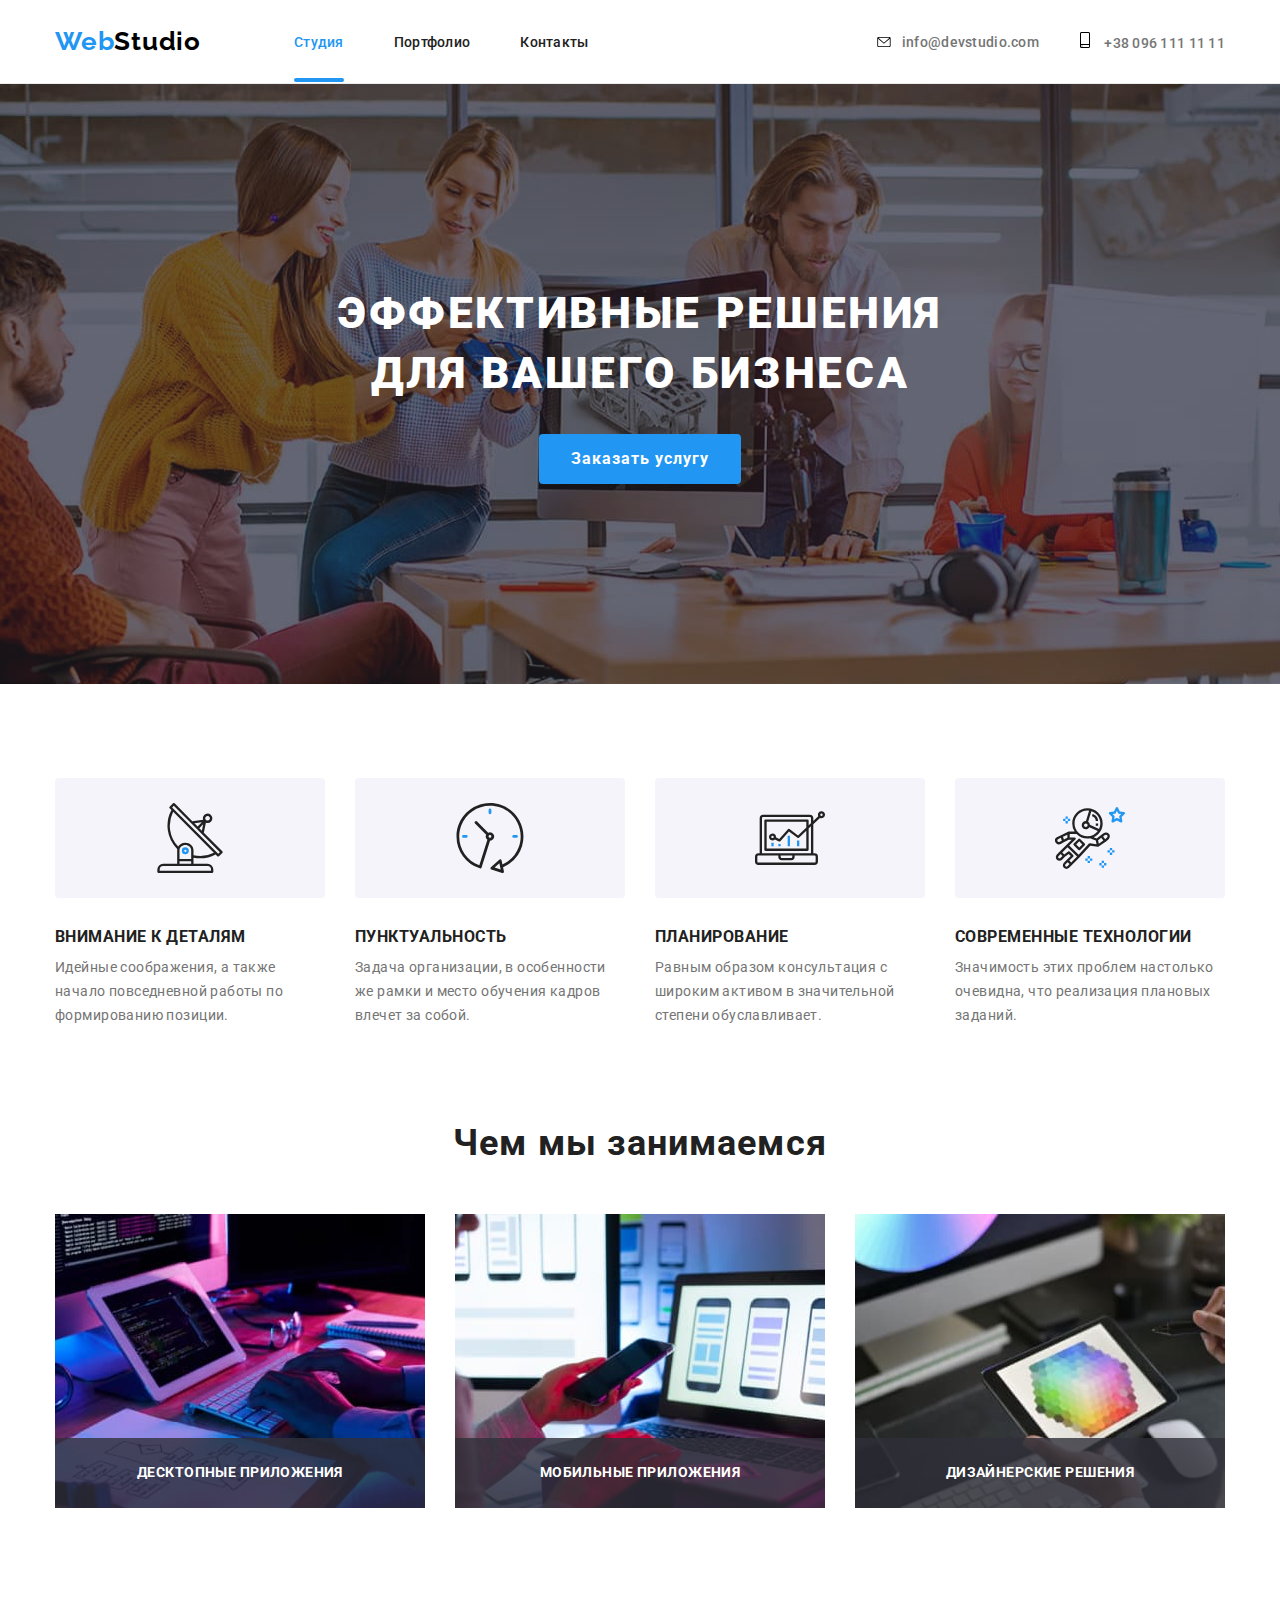
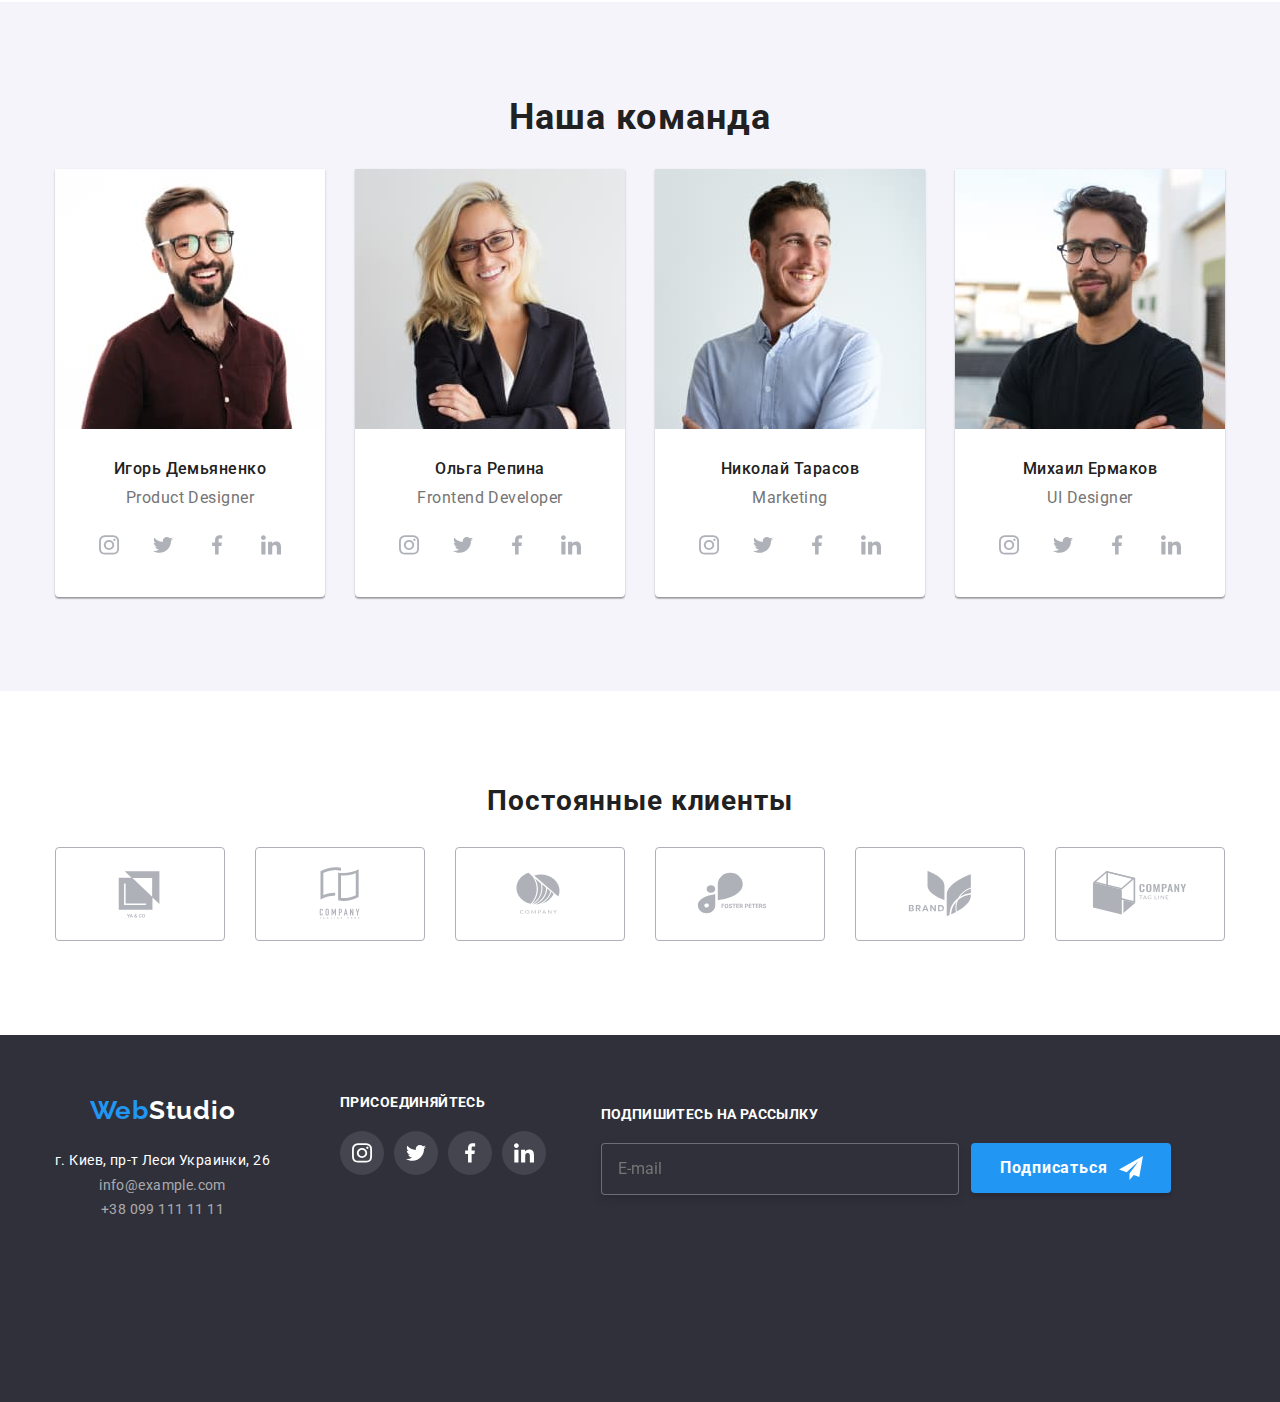
==== commit c19d95b5: "end" ====
--- a/index.html
+++ b/index.html
@@ -148,7 +148,7 @@
                 <img 
                 src ="./images/box-1.jpg" 
                 alt="Делаем таблицы, рабочие программы на Ваших компьютерах"
-                width/>
+                width="370"/>
              </picture>
         <div class="about__over">
         <p class="about__text">Десктопные приложения</p>
@@ -163,7 +163,7 @@
                 <img
                 src="./images/box-2.jpg" 
                 alt="Проверяем работу программ на мобильных устройствах"
-                width/>
+                width="370"/>
             </picture>
         <div class="about__over">
         <p class="about__text">Мобильные приложения</p>
@@ -178,7 +178,7 @@
                 <img 
                 src="./images/box-3.jpg" 
                 alt="Делаем дизайн на Ваших устройствах"
-                width/>
+                width="370"/>
             </picture>
         <div class="about__over">
         <p class="about__text">Дизайнерские решения</p>
@@ -195,16 +195,16 @@
     <ul class="teames-list list" >
         <li class="teames-list__item-1">
                <picture>
-            <source srcset="./images/team540.jpg 1x,
-            ./images/team810.jpg 2x" media="(min-width: 1200px)" type="image/jpeg">
             <source srcset="./images/team270.jpg 1x,
-            ./images/team540.jpg 2x" media="(min-width: 768px)" type="image/jpeg">
-            <source srcset="./images/team270.jpg 1x,
-            ./images/team540.jpg 2x" media="(min-width: 320px)" type="image/jpeg">
+            ./images/team540.jpg 2x" media="(min-width: 1200px)" type="image/jpeg">
+            <source srcset="./images/team-tab-354.jpg 1x,
+            ./images/team-tab2x-708.jpg 2x" media="(min-width: 768px)" type="image/jpeg">
+            <source srcset="./images/team-mob-450.jpg 1x,
+            ./images/team-mob2x-900.jpg 2x" media="(max-width: 767px)" type="image/jpeg">
             <img 
             src="./images/img.jpg" 
             alt="Игорь-фотография дизайнера"
-            width/>
+            width="450"/>
            </picture>
             <div class="border-teames">
             <h3 class="border-teames__names">Игорь Демьяненко</h3>
@@ -243,16 +243,16 @@
         </li>
         <li class="teames-list__item">
                 <picture>
-             <source srcset="./images/team-1-540.jpg 1x,
-             ./images/team-1-810.jpg 2x" media="(min-width: 1200px)" type="image/jpeg">
-             <source srcset="./images/team-1-270.jpg 1x,
-             ./images/team-1-540.jpg 2x" media="(min-width: 768px)" type="image/jpeg">
-             <source srcset="./images/team-1-270.jpg 1x,
-             ./images/team-1-540.jpg 2x" media="(min-width: 320px)" type="image/jpeg">
+                    <source srcset="./images/team-1-270.jpg 1x,
+                    ./images/team-1-540.jpg 2x" media="(min-width: 1200px)" type="image/jpeg">
+                    <source srcset="./images/team1-tab-354.jpg 1x,
+                    ./images/team1-tab2x-708.jpg 2x" media="(min-width: 768px)" type="image/jpeg">
+                    <source srcset="./images/team1-mob-450.jpg 1x,
+                    ./images/team1-mob2x-900.jpg 2x" media="(max-width: 767px)" type="image/jpeg">
              <img
              src="./images/img-1.jpg" 
               alt="Ольга - фотография разработчика"
-              width/>
+              width="450"/>
             </picture>
             <div class="border-teames">
             <h3 class="border-teames__names">Ольга Репина</h3>
@@ -291,16 +291,16 @@
         </li>
         <li class="teames-list__item">
                 <picture>
-             <source srcset="./images/team-2-540.jpg 1x,
-             ./images/team-2-810.jpg 2x" media="(min-width: 1200px)" type="image/jpeg">
-             <source srcset="./images/team-2-270.jpg 1x,
-             ./images/team-2-540.jpg 2x" media="(min-width: 768px)" type="image/jpeg">
-             <source srcset="./images/team-2-270.jpg 1x,
-             ./images/team-2-540.jpg 2x" media="(min-width: 320px)" type="image/jpeg">
+                    <source srcset="./images/team-2-270.jpg 1x,
+                    ./images/team-2-540.jpg 2x" media="(min-width: 1200px)" type="image/jpeg">
+                    <source srcset="./images/team2-tab-354.jpg 1x,
+                    ./images/team2-tab2x-708.jpg 2x" media="(min-width: 768px)" type="image/jpeg">
+                    <source srcset="./images/team2-mob-450.jpg 1x,
+                    ./images/team2-mob2x-900.jpg 2x" media="(max-width: 767px)" type="image/jpeg">
              <img 
              src="./images/img-2.jpg" 
              alt="Николай - фотография маркетолога"
-             width/>
+             width="450"/>
             </picture>
             <div class="border-teames">
             <h3 class="border-teames__names">Николай Тарасов</h3>
@@ -339,16 +339,16 @@
         </li>
         <li class="teames-list__item">
                 <picture>
-             <source srcset="./images/team-3-540.jpg 1x,
-             ./images/team-3-810.jpg 2x" media="(min-width: 1200px)" type="image/jpeg">
-             <source srcset="./images/team-3-270.jpg 1x,
-             ./images/team-3-540.jpg 2x" media="(min-width: 768px)" type="image/jpeg">
-             <source srcset="./images/team-3-270.jpg 1x,
-             ./images/team-3-540.jpg 2x" media="(min-width: 320px)" type="image/jpeg">
+                    <source srcset="./images/team-3-270.jpg 1x,
+                    ./images/team-3-540.jpg 2x" media="(min-width: 1200px)" type="image/jpeg">
+                    <source srcset="./images/team3-tab-354.jpg 1x,
+                    ./images/team3-tab2x-708.jpg 2x" media="(min-width: 768px)" type="image/jpeg">
+                    <source srcset="./images/team3-mob-450.jpg 1x,
+                    ./images/team3-mob2x-900.jpg 2x" media="(max-width: 767px)" type="image/jpeg">
              <img 
              src="./images/img-3.jpg"  
              alt="Михаил - фотография дизайнера"
-             width/>
+             width="450"/>
             </picture>
              <div class="border-teames">
             <h3 class="border-teames__names">Михаил Ермаков</h3>
--- a/css/main.min.css
+++ b/css/main.min.css
@@ -2,5 +2,5 @@
                      0px 1px 1px rgba(0, 0, 0, 0.14),
                       0px 2px 1px rgba(0, 0, 0, 0.2);--filters-shadow: 0px 1px 1px rgba(0, 0, 0, 0.12),
                     0px 4px 4px rgba(0, 0, 0, 0.06), 
-                    1px 4px 6px rgba(0, 0, 0, 0.16)}body{font-family:'Roboto', sans-serif;font-size:14px;font-weight:400;font-style:normal;background-color:#ffffff;color:var(--main-color)}a,input,textarea{color:currentColor}h1,h2,h3,h4,h5,h6,p,ul{padding:0;margin:0}.list{margin:0;padding:0}.list{list-style:none}.link{text-decoration:none}*,::after,::before{-webkit-box-sizing:border-box;box-sizing:border-box}.visually-hidden{position:absolute;-webkit-transform:scale(0);transform:scale(0);opacity:0}.container{max-width:480px;margin:0 auto;padding-left:15px;padding-right:15px}@media screen and (min-width: 768px){.container{max-width:768px}}@media screen and (min-width: 1200px){.container{max-width:1200px}}.header{border-bottom:1px solid #ECECEC}@media screen and (max-width: 767px){.header{padding-top:10px;padding-bottom:10px}}@media screen and (min-width: 768px){.header-container{display:-webkit-box;display:-ms-flexbox;display:flex;-webkit-box-align:center;-ms-flex-align:center;align-items:center}}.header-nav{display:-webkit-box;display:-ms-flexbox;display:flex;-webkit-box-align:center;-ms-flex-align:center;align-items:center;-webkit-box-pack:justify;-ms-flex-pack:justify;justify-content:space-between}.logo{display:-webkit-box;display:-ms-flexbox;display:flex;font-family:'Raleway', sans-serif;font-weight:700;font-size:26px;line-height:1.19;letter-spacing:0.03em;border:none;color:var(--accent-color)}@media screen and (max-width: 767px){.logo{padding-top:16px;padding-bottom:16px}}.logo--header{color:#000000}.header-nav__list{display:-webkit-box;display:-ms-flexbox;display:flex;-webkit-box-align:center;-ms-flex-align:center;align-items:center}@media screen and (max-width: 767px){.header-nav__list{display:none}}@media screen and (min-width: 768px){.header-nav__list{margin-left:88px}}@media screen and (min-width: 1200px){.header-nav__list{margin-left:93px}}.header-nav__list .header-nav__link--active{display:block;font-weight:500;font-size:14px;line-height:1.15;letter-spacing:0.02em;color:var(--accent-color)}@media screen and (min-width: 768px){.header-nav__list .header-nav__link--active{padding-top:32px;padding-bottom:32px}}.header-nav__list .header-nav__link--current{position:relative;color:var(--accent-color)}.header-nav__item+.header-nav__item{margin-left:50px}.header-nav__link{display:block;font-weight:500;font-size:14px;line-height:1.15;letter-spacing:0.02em;color:var(--second-title-color);-webkit-transition:color 250ms cubic-bezier(0.4, 0, 0.2, 1);transition:color 250ms cubic-bezier(0.4, 0, 0.2, 1)}@media screen and (min-width: 768px){.header-nav__link{padding-top:32px;padding-bottom:32px}}.header-nav__link:hover,.header-nav__link:focus{color:var(--accent-color)}.header-nav__link--active.header-nav__link--current::after{content:"";width:100%;height:4px;position:absolute;bottom:0px;left:0px;display:block;border-radius:4px;background:var(--accent-color);-webkit-transition:opacity 250ms cubic-bezier(0.4, 0, 0.2, 1);transition:opacity 250ms cubic-bezier(0.4, 0, 0.2, 1)}@media screen and (max-width: 767px){.connect{display:none}}@media screen and (min-width: 768px){.connect{margin-left:auto}}@media screen and (min-width: 1200px){.connect{display:-webkit-box;display:-ms-flexbox;display:flex}}.connect__item{-webkit-transition:fill 250ms cubic-bezier(0.4, 0, 0.2, 1);transition:fill 250ms cubic-bezier(0.4, 0, 0.2, 1)}@media screen and (min-width: 768px) and (max-width: 1199px){.connect__item{margin-bottom:10px}.connect__item:last-child{margin-bottom:0}}@media screen and (min-width: 1200px){.connect__item{display:-webkit-box;display:-ms-flexbox;display:flex;-webkit-box-align:center;-ms-flex-align:center;align-items:center}}.connect__item:hover,.connect__item:focus{fill:var(--accent-color)}@media screen and (min-width: 1200px){.connect__item+.connect__item{margin-left:30px}}.connect__link{display:block;margin-left:10px;font-weight:500;font-size:14px;line-height:1.15;letter-spacing:0.02em;color:var(--main-color);-webkit-transition:color 250ms cubic-bezier(0.4, 0, 0.2, 1);transition:color 250ms cubic-bezier(0.4, 0, 0.2, 1)}@media screen and (min-width: 1200px){.connect__link{padding-top:32px;padding-bottom:32px}}.connect__link:hover,.connect__link:focus{color:var(--accent-color)}.connect__icon{margin-right:10px;color:var(--main-color)}.header-btn{position:relative;display:-webkit-box;display:-ms-flexbox;display:flex;-webkit-box-align:center;-ms-flex-align:center;align-items:center;-webkit-box-pack:center;-ms-flex-pack:center;justify-content:center;border:none;fill:#000000;background-color:transparent;width:40px;height:40px;padding:0;cursor:pointer;z-index:10;-webkit-transition:fill 250ms cubic-bezier(0.4, 0, 0.2, 1);transition:fill 250ms cubic-bezier(0.4, 0, 0.2, 1)}@media screen and (min-width: 768px){.header-btn{display:none}}.header-btn:hover,.header-btn:focus{fill:var(--accent-color)}.header-btn .header-btn__icon-open{opacity:1}.header-btn.is-open .header-btn__icon-open{opacity:0}.header-btn .header-btn__icon-close{opacity:0}.header-btn.is-open .header-btn__icon-close{opacity:1}.mobile-btn{position:fixed;top:0;left:0;-webkit-transform:translateX(100%);transform:translateX(100%);background-color:#fff;width:100%;height:100%;padding:48px 40px;-webkit-transition:-webkit-transform 250ms cubic-bezier(0.4, 0, 0.2, 1);transition:-webkit-transform 250ms cubic-bezier(0.4, 0, 0.2, 1);transition:transform 250ms cubic-bezier(0.4, 0, 0.2, 1);transition:transform 250ms cubic-bezier(0.4, 0, 0.2, 1), -webkit-transform 250ms cubic-bezier(0.4, 0, 0.2, 1)}.mobile-btn.is-open{-webkit-transform:translateX(0);transform:translateX(0)}.mobile-btn__item{margin-bottom:32px}.mobile-btn__item:last-child{margin-bottom:0}.mobile-btn__link{font-family:'Roboto';font-style:normal;font-weight:500;font-size:40px;line-height:1.17;letter-spacing:0.02em;color:var(--second-title-color);-webkit-transition:color 250ms cubic-bezier(0.4, 0, 0.2, 1);transition:color 250ms cubic-bezier(0.4, 0, 0.2, 1)}.mobile-btn__link:hover,.mobile-btn__link:focus{color:var(--accent-color)}.mobile-btn__link--active{font-family:'Roboto';font-style:normal;font-weight:500;font-size:40px;line-height:1.17;letter-spacing:0.02em;color:#2196F3}.mobile-btn-connect__list{margin-top:auto;margin-bottom:64px}.mobile-btn-connect__item{margin-bottom:32px}.mobile-btn-connect__item:last-child{margin-bottom:0}.mobile-btn-connect__link{font-family:'Roboto';font-style:normal;font-weight:500}.mobile-btn-connect__link--phone{font-size:34px;line-height:1.18;letter-spacing:0.02em;color:#2196F3}@media screen and (max-width: 479px){.mobile-btn-connect__link--phone{font-size:24px}}.mobile-btn-connect__link--mail{font-size:24px;line-height:1.17;letter-spacing:0.02em;color:#757575}.mobile-soc-list{display:-webkit-box;display:-ms-flexbox;display:flex;-ms-flex-wrap:wrap;flex-wrap:wrap;gap:10px}.mobile-soc-list__link{font-family:'Roboto';font-style:normal;font-weight:500;font-size:18px;line-height:1.22;letter-spacing:0.02em;color:#2196F3}.mobile-soc-list__item:not(:last-child) .mobile-soc-list__link{padding-right:10px;border-right:1px solid rgba(33,33,33,0.2)}.hero{min-height:400px;margin:0 auto;display:-webkit-box;display:-ms-flexbox;display:flex;-webkit-box-align:center;-ms-flex-align:center;align-items:center;text-align:center;-webkit-box-pack:center;-ms-flex-pack:center;justify-content:center;background-color:var(--hero-btn-color);background-repeat:no-repeat;background-position:center;background-size:cover}@media screen and (max-width: 767px){.hero{padding:60px 118px;background-image:-webkit-gradient(linear, left top, left bottom, from(var(--hero-overlay)), to(var(--hero-overlay))),url(../images/hero-mob480.jpg);background-image:linear-gradient(var(--hero-overlay), var(--hero-overlay)),url(../images/hero-mob480.jpg)}}@media screen and (min-width: 768px){.hero{padding:60px 118px;background-image:-webkit-gradient(linear, left top, left bottom, from(var(--hero-overlay)), to(var(--hero-overlay))),url(../images/hero-tab960.jpg);background-image:linear-gradient(var(--hero-overlay), var(--hero-overlay)),url(../images/hero-tab960.jpg)}}@media screen and (min-width: 1200px){.hero{padding-top:200px;padding-bottom:200px;background-image:-webkit-gradient(linear, left top, left bottom, from(rgba(47,48,58,0.4)), to(rgba(47,48,58,0.4))),url(../images/hero.jpg);background-image:linear-gradient(rgba(47,48,58,0.4), rgba(47,48,58,0.4)),url(../images/hero.jpg)}}.hero__title{margin:0 auto;margin-bottom:30px;font-family:inherit;font-weight:900;font-size:26px;line-height:1.62;letter-spacing:0.06em;text-transform:uppercase;color:var(--first-title-color)}@media screen and (min-width: 480px){.hero__title{width:360px}}@media screen and (min-width: 1200px){.hero__title{width:696px;font-size:44px;line-height:1.36}}.hero__btn{border:none;margin:0 auto;font-weight:700;font-size:16px;line-height:1.88;display:block;cursor:pointer;border-radius:4px;padding:10px 32px;min-width:200px;letter-spacing:0.06em;color:var(--first-btn-color);background-color:#2196F3;-webkit-transition:background-color 250ms cubic-bezier(0.4, 0, 0.2, 1),color 250ms cubic-bezier(0.4, 0, 0.2, 1);transition:background-color 250ms cubic-bezier(0.4, 0, 0.2, 1),color 250ms cubic-bezier(0.4, 0, 0.2, 1)}.hero__btn:hover,.hero__btn:focus{color:var(--first-btn-color);background-color:#188CE8}.backdrop{position:fixed;width:100%;height:100%;top:0px;z-index:100;background-color:rgba(0,0,0,0.2);-webkit-transition-property:opacity;transition-property:opacity;-webkit-transition-duration:250ms;transition-duration:250ms;-webkit-transition-timing-function:cubic-bezier(0.4, 0, 0.2, 1);transition-timing-function:cubic-bezier(0.4, 0, 0.2, 1)}.backdrop.is-hidden{opacity:0;visibility:hidden;pointer-events:none}.modal{position:absolute;top:50%;left:50%;-webkit-transform:translate(-50%, -50%) rotate(360deg) scale(1);transform:translate(-50%, -50%) rotate(360deg) scale(1);max-width:450px;min-height:581px;padding:40px;background-color:var(--first-title-color);-webkit-box-shadow:0px 1px 3px rgba(0,0,0,0.12),0px 1px 1px rgba(0,0,0,0.14),0px 2px 1px rgba(0,0,0,0.2);box-shadow:0px 1px 3px rgba(0,0,0,0.12),0px 1px 1px rgba(0,0,0,0.14),0px 2px 1px rgba(0,0,0,0.2);border-radius:4px;-webkit-transition:-webkit-transform 250ms cubic-bezier(0.4, 0, 0.2, 1),-webkit-box-shadow 250ms cubic-bezier(0.4, 0, 0.2, 1);transition:-webkit-transform 250ms cubic-bezier(0.4, 0, 0.2, 1),-webkit-box-shadow 250ms cubic-bezier(0.4, 0, 0.2, 1);transition:transform 250ms cubic-bezier(0.4, 0, 0.2, 1),box-shadow 250ms cubic-bezier(0.4, 0, 0.2, 1);transition:transform 250ms cubic-bezier(0.4, 0, 0.2, 1),box-shadow 250ms cubic-bezier(0.4, 0, 0.2, 1),-webkit-transform 250ms cubic-bezier(0.4, 0, 0.2, 1),-webkit-box-shadow 250ms cubic-bezier(0.4, 0, 0.2, 1)}@media screen and (min-width: 480px) and (max-width: 1199px){.modal{width:100%}}@media screen and (min-width: 1200px){.modal{width:528px}}.modal__close-btn{position:absolute;cursor:pointer;top:8px;right:8px;display:-webkit-box;display:-ms-flexbox;display:flex;-webkit-box-pack:center;-ms-flex-pack:center;justify-content:center;-webkit-box-align:center;-ms-flex-align:center;align-items:center;width:30px;height:30px;padding:0;border-radius:50%;fill:var(--second-title-color);background-color:var(--white-color);border:1px solid rgba(0,0,0,0.1);-webkit-transition:fill 250ms cubic-bezier(0.4, 0, 0.2, 1);transition:fill 250ms cubic-bezier(0.4, 0, 0.2, 1)}.modal__close-btn:hover,.modal__close-btn:focus{fill:#188CE8}.modal-form__title{margin-bottom:12px;font-weight:700;font-size:20px;line-height:1.15;text-align:center;letter-spacing:0.03em;color:var(--second-title-color)}.modal-form__group{position:relative;display:block;margin-bottom:10px}.modal-form__group:nth-last-of-type(2){margin-bottom:20px}.modal-form__group:last-of-type{display:-webkit-box;display:-ms-flexbox;display:flex;-webkit-box-align:center;-ms-flex-align:center;align-items:center;-webkit-box-pack:center;-ms-flex-pack:center;justify-content:center;margin-bottom:30px}.modal-form__tag{margin-bottom:4px;display:block;font-size:12px;line-height:1.16;letter-spacing:0.01em;color:var(--main-color)}.modal-form__input{width:100%;height:40px;padding:0;padding-left:42px;border:1px solid rgba(33,33,33,0.2);border-radius:4px;outline:transparent;-webkit-transition:border-color 250ms cubic-bezier(0.4, 0, 0.2, 1);transition:border-color 250ms cubic-bezier(0.4, 0, 0.2, 1)}.modal-form__input:hover,.modal-form__input:focus{border-color:#2196F3}.modal-form__icon{position:absolute;bottom:12px;left:15px;fill:var(--second-title-color);-webkit-transition:fill 250ms cubic-bezier(0.4, 0, 0.2, 1);transition:fill 250ms cubic-bezier(0.4, 0, 0.2, 1)}.modal-form__input:hover+.modal-form__icon,.modal-form__input:focus+.modal-form__icon{fill:#2196F3}.modal-form__textarea{padding:12px 16px;width:100%;height:120px;border:1px solid rgba(33,33,33,0.2);border-radius:4px;resize:none;outline:transparent;-webkit-transition:border 250ms cubic-bezier(0.4, 0, 0.2, 1);transition:border 250ms cubic-bezier(0.4, 0, 0.2, 1)}.modal-form__textarea:hover,.modal-form__textarea:focus{border-color:#188CE8}.modal-form__textarea::-webkit-input-placeholder{font-size:14px;line-height:1.33;letter-spacing:0.01em;color:rgba(117,117,117,0.5)}.modal-form__textarea:-ms-input-placeholder{font-size:14px;line-height:1.33;letter-spacing:0.01em;color:rgba(117,117,117,0.5)}.modal-form__textarea::-ms-input-placeholder{font-size:14px;line-height:1.33;letter-spacing:0.01em;color:rgba(117,117,117,0.5)}.modal-form__textarea::placeholder{font-size:14px;line-height:1.33;letter-spacing:0.01em;color:rgba(117,117,117,0.5)}.modal-field-checkbox__group{display:-webkit-box;display:-ms-flexbox;display:flex;-webkit-box-align:center;-ms-flex-align:center;align-items:center;-webkit-box-pack:center;-ms-flex-pack:center;justify-content:center;width:16px;height:15px;margin-right:7px;border:2px solid var(--second-title-color);border-radius:2px;-webkit-transition:background-color 250ms cubic-bezier(0.4, 0, 0.2, 1),border 250ms cubic-bezier(0.4, 0, 0.2, 1);transition:background-color 250ms cubic-bezier(0.4, 0, 0.2, 1),border 250ms cubic-bezier(0.4, 0, 0.2, 1)}.modal-field-checkbox:checked+.modal-field-checkbox__group{border-color:transparent;background-color:#188CE8}.modal-field-checkbox__icon{fill:var(--first-title-color)}.modal-field-checkbox__agreement{display:inline-block;font-size:14px;line-height:1.71;letter-spacing:0.03em;color:var(--main-color)}@media screen and (max-width: 1199px){.modal-field-checkbox__agreement{font-size:12px}}.modal-field-checkbox__rules{display:inline-block;-webkit-text-decoration-line:underline;text-decoration-line:underline;text-underline-position:under;color:var(--accent-color)}.modal-form__btn-send-modal{display:block;margin:0 auto;padding:10px 55px 10px 56px;min-height:50px;min-width:200px;cursor:pointer;border:none;font-weight:700;font-size:16px;line-height:1.87;letter-spacing:0.06em;text-align:center;color:var(--first-title-color);background-color:var(--accent-color);-webkit-box-shadow:0px 4px 4px rgba(0,0,0,0.15);box-shadow:0px 4px 4px rgba(0,0,0,0.15);outline:rgba(0,0,0,0);border-radius:4px;-webkit-transition:background-color 250ms cubic-bezier(0.4, 0, 0.2, 1),color 250ms cubic-bezier(0.4, 0, 0.2, 1);transition:background-color 250ms cubic-bezier(0.4, 0, 0.2, 1),color 250ms cubic-bezier(0.4, 0, 0.2, 1)}.modal-form__btn-send-modal:hover,.modal-form__btn-send-modal:focus{color:var(--first-btn-color);background-color:#188CE8}img{display:block;max-width:100%;height:auto;width:100%}.section{padding-bottom:0}@media screen and (max-width: 1199px){.section{padding-top:60px;padding-bottom:60px;margin-left:auto;margin-right:auto}}@media screen and (min-width: 1200px){.section{padding-top:94px}}@media screen and (min-width: 768px){.specifics__list{display:-webkit-box;display:-ms-flexbox;display:flex;-ms-flex-wrap:wrap;flex-wrap:wrap;gap:30px}}.specifics-soc{display:-webkit-box;display:-ms-flexbox;display:flex;height:120px;margin-bottom:30px;-webkit-box-align:center;-ms-flex-align:center;align-items:center;-webkit-box-pack:center;-ms-flex-pack:center;justify-content:center;background-color:#F5F4FA;border-radius:4px}.specifics-title{margin-bottom:10px;font-weight:700;line-height:1.14;letter-spacing:0.03em;text-transform:uppercase;text-align:center;color:var(--second-title-color)}@media screen and (min-width: 768px){.specifics-title{text-align:left}}.specifics-title__about{line-height:1.71;letter-spacing:0.03em;color:var(--main-color)}@media screen and (max-width: 767px){.specifics__item{margin-bottom:30px}.specifics__item:last-child{margin-bottom:0}}@media screen and (min-width: 768px){.specifics__item{-ms-flex-preferred-size:354px;flex-basis:354px}}@media screen and (min-width: 1200px){.specifics__item{-ms-flex-preferred-size:270px;flex-basis:270px}}.about{padding-bottom:94px}@media screen and (max-width: 1199px){.about{padding-top:0;padding-bottom:0}}.about__title{margin-top:0;margin-bottom:50px;padding-top:0;font-weight:700;font-size:36px;line-height:1.17;text-align:center;letter-spacing:0.03em;color:var(--second-title-color)}@media screen and (max-width: 1199px){.about__title{display:none}}.about__list{display:-webkit-box;display:-ms-flexbox;display:flex}@media screen and (max-width: 1199px){.about__list{display:none}}.about__item-1{margin-left:0}.over--about__item{position:relative;overflow:hidden}.about__over{position:absolute;bottom:0;left:0;width:100%;height:70px;background-color:rgba(47,48,58,0.8)}.about__text{padding-top:27px;padding-bottom:27px;margin:0;display:-webkit-box;display:-ms-flexbox;display:flex;-webkit-box-align:center;-ms-flex-align:center;align-items:center;-webkit-box-pack:center;-ms-flex-pack:center;justify-content:center;font-weight:700;font-size:14px;line-height:1.14;text-align:center;letter-spacing:0.03em;text-transform:uppercase;color:var(--first-title-color)}.about__item{margin-left:30px}.teames{background-color:var(--teames-bg-color)}@media screen and (min-width: 1200px){.teames{padding-bottom:94px}}.teames__title{margin-bottom:30px;font-weight:700;font-size:28px;line-height:1.17;text-align:center;letter-spacing:0.03em;color:var(--second-title-color)}@media screen and (min-width: 1200px){.teames__title{font-size:36px}}.teames-list{display:-webkit-box;display:-ms-flexbox;display:flex;-ms-flex-wrap:wrap;flex-wrap:wrap}@media screen and (min-width: 768px){.teames-list{display:-webkit-box;display:-ms-flexbox;display:flex;-ms-flex-wrap:wrap;flex-wrap:wrap;gap:30px}}.teames-list__item-1{width:100%;background:var(--first-title-color);-webkit-box-shadow:var(--card-shadow);box-shadow:var(--card-shadow);border-radius:0px 0px 4px 4px}@media screen and (max-width: 767px){.teames-list__item-1{margin-bottom:30px}.teames-list__item-1:last-child{margin-bottom:0}}@media screen and (min-width: 768px){.teames-list__item-1{max-width:768px;-ms-flex-preferred-size:calc((100% - 30px)/2);flex-basis:calc((100% - 30px)/2)}}@media screen and (min-width: 1200px){.teames-list__item-1{max-width:1200px;-ms-flex-preferred-size:calc((100% - 90px)/4);flex-basis:calc((100% - 90px)/4)}}.border-teames{margin-top:30px;margin-bottom:30px}.border-teames__names{padding-bottom:10px;font-weight:500;font-size:16px;line-height:1.19;text-align:center;letter-spacing:0.03em;color:var(--second-title-color)}.border-teames__proffesion{padding-bottom:16px;font-weight:400;font-size:16px;line-height:1.19;text-align:center;letter-spacing:0.03em;color:var(--main-color)}.teames-soc-list{display:-webkit-box;display:-ms-flexbox;display:flex;-webkit-box-pack:center;-ms-flex-pack:center;justify-content:center;-webkit-box-align:center;-ms-flex-align:center;align-items:center}.teames-soc-list__item+.teames-soc-list__item{margin-left:10px}.teames-soc-list__link{width:44px;height:44px;background-color:transparent;border-radius:50%;display:-webkit-box;display:-ms-flexbox;display:flex;-webkit-box-pack:center;-ms-flex-pack:center;justify-content:center;-webkit-box-align:center;-ms-flex-align:center;align-items:center;-webkit-transition:background-color 250ms cubic-bezier(0.4, 0, 0.2, 1),fill 250ms cubic-bezier(0.4, 0, 0.2, 1);transition:background-color 250ms cubic-bezier(0.4, 0, 0.2, 1),fill 250ms cubic-bezier(0.4, 0, 0.2, 1)}.teames-soc-list__link:hover,.teames-soc-list__link:focus{background-color:#2196F3}.teames-soc-list__icon{fill:#AFB1B8;-webkit-transition:fill 250ms cubic-bezier(0.4, 0, 0.2, 1);transition:fill 250ms cubic-bezier(0.4, 0, 0.2, 1)}.teames-soc-list__link:hover .teames-soc-list__icon,.teames-soc-list__link:focus .teames-soc-list__icon{fill:#FFFFFF}.teames-list__item{width:100%;background:var(--first-title-color);-webkit-box-shadow:var(--card-shadow);box-shadow:var(--card-shadow);border-radius:0px 0px 4px 4px}@media screen and (max-width: 767px){.teames-list__item{margin-bottom:30px}.teames-list__item:last-child{margin-bottom:0}}@media screen and (min-width: 768px){.teames-list__item{max-width:768px;-ms-flex-preferred-size:calc((100% - 30px)/2);flex-basis:calc((100% - 30px)/2)}}@media screen and (min-width: 1200px){.teames-list__item{max-width:1200px;-ms-flex-preferred-size:calc((100% - 90px)/4);flex-basis:calc((100% - 90px)/4)}}@media screen and (min-width: 1200px){.regular-clientes{padding-bottom:94px}}.regular-clientes__title{display:-webkit-box;display:-ms-flexbox;display:flex;-webkit-box-pack:center;-ms-flex-pack:center;justify-content:center;margin-top:0;margin-bottom:30px;font-weight:700;font-size:28px;line-height:1.17;text-align:center;letter-spacing:0.03em;color:var(--second-title-color)}.regular-clientes-list{display:-webkit-box;display:-ms-flexbox;display:flex;-webkit-box-align:center;-ms-flex-align:center;align-items:center;-webkit-box-pack:center;-ms-flex-pack:center;justify-content:center;margin:0 auto;-ms-flex-wrap:wrap;flex-wrap:wrap;gap:30px}.regular-clientes-list__item{display:-webkit-box;display:-ms-flexbox;display:flex;-webkit-box-align:center;-ms-flex-align:center;align-items:center;-webkit-box-pack:center;-ms-flex-pack:center;justify-content:center;padding:16px;background-color:transparent;border:1px solid #AFB1B8;border-radius:4px;-webkit-transition:border 250ms cubic-bezier(0.4, 0, 0.2, 1),fill 250ms cubic-bezier(0.4, 0, 0.2, 1);transition:border 250ms cubic-bezier(0.4, 0, 0.2, 1),fill 250ms cubic-bezier(0.4, 0, 0.2, 1)}@media screen and (max-width: 767px){.regular-clientes-list__item{-ms-flex-preferred-size:calc((100% - 30px)/2);flex-basis:calc((100% - 30px)/2);padding:12px}}@media screen and (min-width: 768px){.regular-clientes-list__item{-ms-flex-preferred-size:calc((100% - 60px)/3);flex-basis:calc((100% - 60px)/3)}}@media screen and (min-width: 1200px){.regular-clientes-list__item{-ms-flex-preferred-size:calc((100% - 150px)/6);flex-basis:calc((100% - 150px)/6)}}.regular-clientes-list__item:hover,.regular-clientes-list__item:focus{border:1px solid #2196F3}.regular-clientes-list__link{display:-webkit-box;display:-ms-flexbox;display:flex;-webkit-box-pack:center;-ms-flex-pack:center;justify-content:center;-webkit-box-align:center;-ms-flex-align:center;align-items:center}.regular-clientes-list__icon{display:-webkit-box;display:-ms-flexbox;display:flex;-webkit-box-align:center;-ms-flex-align:center;align-items:center;fill:#AFB1B8;-webkit-transition:fill 250ms cubic-bezier(0.4, 0, 0.2, 1);transition:fill 250ms cubic-bezier(0.4, 0, 0.2, 1)}.regular-clientes-list__link:hover .regular-clientes-list__icon,.regular-clientes-list__link:focus .regular-clientes-list__icon{fill:#2196F3}.footer{padding-top:60px;padding-bottom:60px;background-color:#2F303A;margin-bottom:60px}.footer-container{-webkit-box-pack:start;-ms-flex-pack:start;justify-content:flex-start;-webkit-box-align:baseline;-ms-flex-align:baseline;align-items:baseline}@media screen and (min-width: 1200px){.footer-container{display:-webkit-box;display:-ms-flexbox;display:flex}}@media screen and (min-width: 768px){.footer-adress-soc{max-width:768px;display:-webkit-box;display:-ms-flexbox;display:flex}}.adress{-ms-flex-wrap:wrap;flex-wrap:wrap;max-width:231px;margin:0 auto;color:var(--first-title-color)}@media screen and (min-width: 768px){.adress{max-width:768px;-webkit-box-pack:center;-ms-flex-pack:center;justify-content:center;-webkit-box-align:center;-ms-flex-align:center;align-items:center}}@media screen and (min-width: 1200px){.adress{margin-right:70px}}.logo--footer{margin-bottom:20px;color:var(--first-title-color)}@media screen and (max-width: 1199px){.logo--footer{-webkit-box-pack:center;-ms-flex-pack:center;justify-content:center;-webkit-box-align:center;-ms-flex-align:center;align-items:center}}.footer-adress{margin-top:20px;margin-bottom:60px;font-style:normal}@media screen and (max-width: 1199px){.footer-adress-list__item{margin-bottom:9px}}.footer-adress-list__link-1{font-size:14px;line-height:2;letter-spacing:0.03em;color:var(--first-title-color)}.footer-adress-list__link{font-size:14px;line-height:1.71;letter-spacing:0.03em;color:rgba(255,255,255,0.6)}.footer-soc{margin-left:auto}@media screen and (min-width: 768px){.footer-soc{margin:0 auto}}.footer-soc__title{margin-top:0;margin-bottom:20px;font-weight:700;font-size:14px;line-height:1.14;letter-spacing:0.03em;text-transform:uppercase;color:var(--first-title-color)}@media screen and (max-width: 1199px){.footer-soc__title{text-align:center}}.footer-soc-list{display:-webkit-box;display:-ms-flexbox;display:flex;gap:10px}@media screen and (max-width: 767px){.footer-soc-list{-webkit-box-pack:center;-ms-flex-pack:center;justify-content:center;-webkit-box-align:center;-ms-flex-align:center;align-items:center;margin-bottom:60px}}.footer-soc-list__item+.footer-soc-list__item{display:-webkit-box;display:-ms-flexbox;display:flex;-webkit-box-align:baseline;-ms-flex-align:baseline;align-items:baseline}.footer-soc-list__link{width:44px;height:44px;background-color:transparent;border-radius:50%;display:-webkit-box;display:-ms-flexbox;display:flex;-webkit-box-pack:center;-ms-flex-pack:center;justify-content:center;-webkit-box-align:center;-ms-flex-align:center;align-items:center;background-color:rgba(255,255,255,0.1);-webkit-transition:background-color 250ms cubic-bezier(0.4, 0, 0.2, 1),fill 250ms cubic-bezier(0.4, 0, 0.2, 1);transition:background-color 250ms cubic-bezier(0.4, 0, 0.2, 1),fill 250ms cubic-bezier(0.4, 0, 0.2, 1)}.footer-soc-list__link:hover,.footer-soc-list__link:focus{background-color:var(--accent-color)}.footer-soc-list__icon{fill:var(--first-title-color);-webkit-transition:fill 250ms cubic-bezier(0.4, 0, 0.2, 1);transition:fill 250ms cubic-bezier(0.4, 0, 0.2, 1)}.footer-soc-list__link:hover .footer-soc-list__icon,.footer-soc-list__link:focus .footer-soc-list__icon{fill:var(--first-title-color)}.footer-subscribe{margin:0 auto}@media screen and (min-width: 1200px){.footer-subscribe{margin-left:auto}}.footer-subscribe__title{margin-top:0;margin-bottom:20px;font-weight:700;font-size:14px;line-height:1.14;letter-spacing:0.03em;text-transform:uppercase;color:var(--first-title-color)}@media screen and (max-width: 1199px){.footer-subscribe__title{text-align:center}}@media screen and (max-width: 1199px){.footer-subscribe-form{text-align:center;margin:0 auto}}@media screen and (min-width: 1200px){.footer-subscribe-form{display:-webkit-box;display:-ms-flexbox;display:flex;margin-left:auto}}.footer-subscribe-form__mail{padding-left:16px;padding-top:15px;padding-bottom:15px;font-size:16px;line-height:1.25;border:1px solid rgba(255,255,255,0.3);-webkit-filter:drop-shadow(0px 4px 4px rgba(0,0,0,0.15));filter:drop-shadow(0px 4px 4px rgba(0,0,0,0.15));border-radius:4px;background-color:#2f303a;outline:none;color:rgba(255,255,255,0.6);-webkit-transition:border-color 250ms cubic-bezier(0.4, 0, 0.2, 1);transition:border-color 250ms cubic-bezier(0.4, 0, 0.2, 1)}@media screen and (min-width: 480px){.footer-subscribe-form__mail{max-width:768px;display:block;margin:0 auto;margin-bottom:20px}}@media screen and (min-width: 480px){.footer-subscribe-form__mail{width:450px}}@media screen and (min-width: 1200px){.footer-subscribe-form__mail{width:358px}}.footer-subscribe-form__btn--send{padding:10px 28px;position:relative;padding:10px 62px 10px 29px;min-width:200px;height:50px;line-height:1.87;letter-spacing:0.06em;display:-webkit-box;display:-ms-flexbox;display:flex;-webkit-box-align:center;-ms-flex-align:center;align-items:center;-webkit-box-pack:center;-ms-flex-pack:center;justify-content:center;border:none;cursor:pointer;font-weight:700;font-size:16px;color:var(--first-title-color);background-color:var(--accent-color);outline:rgba(0,0,0,0);-webkit-box-shadow:0px 4px 4px rgba(0,0,0,0.15);box-shadow:0px 4px 4px rgba(0,0,0,0.15);border-radius:4px;-webkit-transition:background-color 250ms cubic-bezier(0.4, 0, 0.2, 1),-webkit-box-shadow 250ms cubic-bezier(0.4, 0, 0.2, 1);transition:background-color 250ms cubic-bezier(0.4, 0, 0.2, 1),-webkit-box-shadow 250ms cubic-bezier(0.4, 0, 0.2, 1);transition:background-color 250ms cubic-bezier(0.4, 0, 0.2, 1),box-shadow 250ms cubic-bezier(0.4, 0, 0.2, 1);transition:background-color 250ms cubic-bezier(0.4, 0, 0.2, 1),box-shadow 250ms cubic-bezier(0.4, 0, 0.2, 1),-webkit-box-shadow 250ms cubic-bezier(0.4, 0, 0.2, 1)}@media screen and (max-width: 1199px){.footer-subscribe-form__btn--send{margin:0 auto}}@media screen and (min-width: 1200px){.footer-subscribe-form__btn--send{margin-left:12px}}.footer-subscribe-form__btn--send:hover,.footer-subscribe-form__btn--send:focus{background-color:var(--accent-color)}.footer-subscribe-form__icon{position:absolute;right:28px}.filter{margin-bottom:50px;-webkit-box-pack:center;-ms-flex-pack:center;justify-content:center;display:-webkit-box;display:-ms-flexbox;display:flex}@media screen and (max-width: 480px){.filter{display:-webkit-box;display:-ms-flexbox;display:flex;-ms-flex-wrap:wrap;flex-wrap:wrap;-webkit-box-pack:start;-ms-flex-pack:start;justify-content:start}}@media screen and (max-width: 480px){.filter__item{margin-bottom:15px}}.filter__item:not(:last-child){margin-right:8px}.filter__btn--active{min-width:73px;padding:6px 22px;display:inline-block;background:#F5F4FA;border-radius:4px;font-weight:500;font-size:16px;line-height:1.62;text-align:center;cursor:pointer;border:none;letter-spacing:0.03em;color:var(--first-title-color);background-color:var(--accent-color);-webkit-box-shadow:var(--filters-shadow);box-shadow:var(--filters-shadow);-webkit-transition:background-color 250ms cubic-bezier(0.4, 0, 0.2, 1),color 250ms cubic-bezier(0.4, 0, 0.2, 1),-webkit-box-shadow 250ms cubic-bezier(0.4, 0, 0.2, 1);transition:background-color 250ms cubic-bezier(0.4, 0, 0.2, 1),color 250ms cubic-bezier(0.4, 0, 0.2, 1),-webkit-box-shadow 250ms cubic-bezier(0.4, 0, 0.2, 1);transition:background-color 250ms cubic-bezier(0.4, 0, 0.2, 1),color 250ms cubic-bezier(0.4, 0, 0.2, 1),box-shadow 250ms cubic-bezier(0.4, 0, 0.2, 1);transition:background-color 250ms cubic-bezier(0.4, 0, 0.2, 1),color 250ms cubic-bezier(0.4, 0, 0.2, 1),box-shadow 250ms cubic-bezier(0.4, 0, 0.2, 1),-webkit-box-shadow 250ms cubic-bezier(0.4, 0, 0.2, 1)}.filter__btn--active:hover,.filter__btn--active:focus{color:var(--second-title-color)}.filter__btn{min-width:73px;display:inline-block;padding:6px 22px;background:#F5F4FA;border-radius:4px;font-weight:500;font-size:16px;line-height:1.62;text-align:center;cursor:pointer;border:none;letter-spacing:0.03em;color:var(--second-title-color);-webkit-box-shadow:var(--filters-shadow);box-shadow:var(--filters-shadow);-webkit-transition:background-color 250ms cubic-bezier(0.4, 0, 0.2, 1),color 250ms cubic-bezier(0.4, 0, 0.2, 1),-webkit-box-shadow 250ms cubic-bezier(0.4, 0, 0.2, 1);transition:background-color 250ms cubic-bezier(0.4, 0, 0.2, 1),color 250ms cubic-bezier(0.4, 0, 0.2, 1),-webkit-box-shadow 250ms cubic-bezier(0.4, 0, 0.2, 1);transition:background-color 250ms cubic-bezier(0.4, 0, 0.2, 1),color 250ms cubic-bezier(0.4, 0, 0.2, 1),box-shadow 250ms cubic-bezier(0.4, 0, 0.2, 1);transition:background-color 250ms cubic-bezier(0.4, 0, 0.2, 1),color 250ms cubic-bezier(0.4, 0, 0.2, 1),box-shadow 250ms cubic-bezier(0.4, 0, 0.2, 1),-webkit-box-shadow 250ms cubic-bezier(0.4, 0, 0.2, 1)}.filter__btn:hover,.filter__btn:focus{color:var(--first-title-color);background-color:var(--accent-color)}@media screen and (min-width: 1200px){.portfolio-section{padding-bottom:94px}}.project-list{display:-webkit-box;display:-ms-flexbox;display:flex;-ms-flex-wrap:wrap;flex-wrap:wrap;gap:30px}@media screen and (max-width: 767px){.project-list{display:block}}.project-list__item{display:-webkit-box;display:-ms-flexbox;display:flex;-webkit-box-orient:vertical;-webkit-box-direction:normal;-ms-flex-direction:column;flex-direction:column;background:#FFFFFF;-webkit-transition:-webkit-box-shadow 250ms cubic-bezier(0.4, 0, 0.2, 1);transition:-webkit-box-shadow 250ms cubic-bezier(0.4, 0, 0.2, 1);transition:box-shadow 250ms cubic-bezier(0.4, 0, 0.2, 1);transition:box-shadow 250ms cubic-bezier(0.4, 0, 0.2, 1), -webkit-box-shadow 250ms cubic-bezier(0.4, 0, 0.2, 1)}@media screen and (max-width: 767px){.project-list__item{margin-bottom:30px}}@media screen and (min-width: 768px){.project-list__item{-ms-flex-preferred-size:calc((100% - 30px)/2);flex-basis:calc((100% - 30px)/2)}}@media screen and (min-width: 1200px){.project-list__item{-ms-flex-preferred-size:calc((100% - 60px)/3);flex-basis:calc((100% - 60px)/3)}}.project-list__item:hover,.project-list__item:focus{-webkit-box-shadow:0px 1px 1px rgba(0,0,0,0.12),0px 4px 4px rgba(0,0,0,0.06),1px 4px 6px rgba(0,0,0,0.16);box-shadow:0px 1px 1px rgba(0,0,0,0.12),0px 4px 4px rgba(0,0,0,0.06),1px 4px 6px rgba(0,0,0,0.16)}.over--project-list__item{position:relative;overflow:hidden}.project-over{position:absolute;top:0;left:0;background-color:var(--accent-color);-webkit-transform:translateY(101%);transform:translateY(101%)}@media screen and (min-width: 320px){.project-over{display:-webkit-box;display:-ms-flexbox;display:flex;-webkit-box-align:center;-ms-flex-align:center;align-items:center;width:100%;height:100%;padding:10px;font-size:18px}}.project-list__item:hover .project-over,.project-list__item:focus .project-over{-webkit-transform:translateY(0);transform:translateY(0);-webkit-transition:-webkit-transform 250ms ease;transition:-webkit-transform 250ms ease;transition:transform 250ms ease;transition:transform 250ms ease, -webkit-transform 250ms ease}.project-over__text{padding:63px 24px;display:-webkit-box;display:-ms-flexbox;display:flex;-webkit-box-align:center;-ms-flex-align:center;align-items:center;-webkit-box-pack:center;-ms-flex-pack:center;justify-content:center;color:var(--first-title-color);font-size:16px;line-height:1.56;letter-spacing:0.03em}@media screen and (min-width: 480px){.project-over__text{display:-webkit-box;display:-ms-flexbox;display:flex;-webkit-box-align:center;-ms-flex-align:center;align-items:center;padding:77px 24px;font-size:18px}}.border{padding:20px 24px;text-align:left;border:1px solid #EEEEEE;border-top:none;-webkit-box-flex:1;-ms-flex-positive:1;flex-grow:1}.border__title{margin-top:0;margin-bottom:10px;font-weight:700;font-size:18px;line-height:2.00;letter-spacing:0.06em;color:var(--second-title-color)}@media screen and (max-width: 1199px){.border__title{margin-bottom:4px}}.border__about{font-weight:400;font-size:16px;line-height:1.88;letter-spacing:0.03em;color:var(--main-color)}
+                    1px 4px 6px rgba(0, 0, 0, 0.16)}body{font-family:'Roboto', sans-serif;font-size:14px;font-weight:400;font-style:normal;background-color:#ffffff;color:var(--main-color)}a,input,textarea{color:currentColor}h1,h2,h3,h4,h5,h6,p,ul{padding:0;margin:0}.list{margin:0;padding:0}.list{list-style:none}.link{text-decoration:none}*,::after,::before{-webkit-box-sizing:border-box;box-sizing:border-box}.visually-hidden{position:absolute;-webkit-transform:scale(0);transform:scale(0);opacity:0}.container{max-width:480px;margin:0 auto;padding-left:15px;padding-right:15px}@media screen and (min-width: 768px){.container{max-width:768px}}@media screen and (min-width: 1200px){.container{max-width:1200px}}.header{border-bottom:1px solid #ECECEC}@media screen and (max-width: 767px){.header{padding-top:10px;padding-bottom:10px}}@media screen and (min-width: 768px){.header-container{display:-webkit-box;display:-ms-flexbox;display:flex;-webkit-box-align:center;-ms-flex-align:center;align-items:center}}.header-nav{display:-webkit-box;display:-ms-flexbox;display:flex;-webkit-box-align:center;-ms-flex-align:center;align-items:center;-webkit-box-pack:justify;-ms-flex-pack:justify;justify-content:space-between}.logo{font-family:'Raleway', sans-serif;font-weight:700;font-size:26px;line-height:1.19;letter-spacing:0.03em;border:none;color:var(--accent-color)}.logo--header{color:#000000}.header-nav__list{display:-webkit-box;display:-ms-flexbox;display:flex;-webkit-box-align:center;-ms-flex-align:center;align-items:center}@media screen and (max-width: 767px){.header-nav__list{display:none}}@media screen and (min-width: 768px){.header-nav__list{margin-left:88px}}@media screen and (min-width: 1200px){.header-nav__list{margin-left:93px}}.header-nav__list .header-nav__link--active{display:block;font-weight:500;font-size:14px;line-height:1.15;letter-spacing:0.02em;color:var(--accent-color)}@media screen and (min-width: 768px){.header-nav__list .header-nav__link--active{padding-top:32px;padding-bottom:32px}}.header-nav__list .header-nav__link--current{position:relative;color:var(--accent-color)}.header-nav__item+.header-nav__item{margin-left:50px}.header-nav__link{display:block;font-weight:500;font-size:14px;line-height:1.15;letter-spacing:0.02em;color:var(--second-title-color);-webkit-transition:color 250ms cubic-bezier(0.4, 0, 0.2, 1);transition:color 250ms cubic-bezier(0.4, 0, 0.2, 1)}@media screen and (min-width: 768px){.header-nav__link{padding-top:32px;padding-bottom:32px}}.header-nav__link:hover,.header-nav__link:focus{color:var(--accent-color)}.header-nav__link--active.header-nav__link--current::after{content:"";width:100%;height:4px;position:absolute;bottom:0px;left:0px;display:block;border-radius:4px;background:var(--accent-color);-webkit-transition:opacity 250ms cubic-bezier(0.4, 0, 0.2, 1);transition:opacity 250ms cubic-bezier(0.4, 0, 0.2, 1)}@media screen and (max-width: 767px){.connect{display:none}}@media screen and (min-width: 768px){.connect{margin-left:auto}}@media screen and (min-width: 1200px){.connect{display:-webkit-box;display:-ms-flexbox;display:flex}}.connect__item{-webkit-transition:fill 250ms cubic-bezier(0.4, 0, 0.2, 1);transition:fill 250ms cubic-bezier(0.4, 0, 0.2, 1)}@media screen and (min-width: 768px) and (max-width: 1199px){.connect__item{margin-bottom:10px}.connect__item:last-child{margin-bottom:0}}@media screen and (min-width: 1200px){.connect__item{display:-webkit-box;display:-ms-flexbox;display:flex;-webkit-box-align:center;-ms-flex-align:center;align-items:center}}.connect__item:hover,.connect__item:focus{fill:var(--accent-color)}@media screen and (min-width: 1200px){.connect__item+.connect__item{margin-left:30px}}.connect__link{display:block;margin-left:10px;font-weight:500;font-size:14px;line-height:1.15;letter-spacing:0.02em;color:var(--main-color);-webkit-transition:color 250ms cubic-bezier(0.4, 0, 0.2, 1);transition:color 250ms cubic-bezier(0.4, 0, 0.2, 1)}@media screen and (min-width: 1200px){.connect__link{padding-top:32px;padding-bottom:32px}}.connect__link:hover,.connect__link:focus{color:var(--accent-color)}.connect__icon{margin-right:10px;color:var(--main-color)}.header-btn{position:relative;display:-webkit-box;display:-ms-flexbox;display:flex;-webkit-box-align:center;-ms-flex-align:center;align-items:center;-webkit-box-pack:center;-ms-flex-pack:center;justify-content:center;border:none;fill:#000000;background-color:transparent;width:40px;height:40px;padding:0;cursor:pointer;z-index:10;-webkit-transition:fill 250ms cubic-bezier(0.4, 0, 0.2, 1);transition:fill 250ms cubic-bezier(0.4, 0, 0.2, 1)}@media screen and (min-width: 768px){.header-btn{display:none}}.header-btn:hover,.header-btn:focus{fill:var(--accent-color)}.header-btn .header-btn__icon-open{opacity:1}.header-btn.is-open .header-btn__icon-open{opacity:0}.header-btn .header-btn__icon-close{opacity:0}.header-btn.is-open .header-btn__icon-close{opacity:1}.mobile-btn{position:fixed;top:0;left:0;-webkit-transform:translateX(100%);transform:translateX(100%);background-color:#fff;width:100%;height:100%;padding:48px 40px;-webkit-transition:-webkit-transform 250ms cubic-bezier(0.4, 0, 0.2, 1);transition:-webkit-transform 250ms cubic-bezier(0.4, 0, 0.2, 1);transition:transform 250ms cubic-bezier(0.4, 0, 0.2, 1);transition:transform 250ms cubic-bezier(0.4, 0, 0.2, 1), -webkit-transform 250ms cubic-bezier(0.4, 0, 0.2, 1);display:-webkit-box;display:-ms-flexbox;display:flex;-webkit-box-orient:vertical;-webkit-box-direction:normal;-ms-flex-direction:column;flex-direction:column}.mobile-btn.is-open{-webkit-transform:translateX(0);transform:translateX(0)}.mobile-btn__item{margin-bottom:32px}.mobile-btn__item:last-child{margin-bottom:0}.mobile-btn__link{font-family:'Roboto';font-style:normal;font-weight:500;font-size:40px;line-height:1.17;letter-spacing:0.02em;color:var(--second-title-color);-webkit-transition:color 250ms cubic-bezier(0.4, 0, 0.2, 1);transition:color 250ms cubic-bezier(0.4, 0, 0.2, 1)}.mobile-btn__link:hover,.mobile-btn__link:focus{color:var(--accent-color)}.mobile-btn__link--active{font-family:'Roboto';font-style:normal;font-weight:500;font-size:40px;line-height:1.17;letter-spacing:0.02em;color:#2196F3}.mobile-btn-connect__list{margin-top:auto;margin-bottom:64px}.mobile-btn-connect__item{margin-bottom:32px}.mobile-btn-connect__item:last-child{margin-bottom:0}.mobile-btn-connect__link{font-family:'Roboto';font-style:normal;font-weight:500}.mobile-btn-connect__link--phone{font-size:34px;line-height:1.18;letter-spacing:0.02em;color:#2196F3}@media screen and (max-width: 479px){.mobile-btn-connect__link--phone{font-size:24px}}.mobile-btn-connect__link--mail{font-size:24px;line-height:1.17;letter-spacing:0.02em;color:#757575}.mobile-soc-list{display:-webkit-box;display:-ms-flexbox;display:flex;-ms-flex-wrap:wrap;flex-wrap:wrap;gap:10px}.mobile-soc-list__link{font-family:'Roboto';font-style:normal;font-weight:500;font-size:18px;line-height:1.22;letter-spacing:0.02em;color:#2196F3}.mobile-soc-list__item:not(:last-child) .mobile-soc-list__link{padding-right:10px;border-right:1px solid rgba(33,33,33,0.2)}.hero{margin:0 auto;text-align:center;background-color:var(--hero-btn-color);background-repeat:no-repeat;background-position:center;background-size:cover}@media screen and (max-width: 767px){.hero{padding:118px 0;background-image:-webkit-gradient(linear, left top, left bottom, from(var(--hero-overlay)), to(var(--hero-overlay))),url(../images/hero-mob480.jpg);background-image:linear-gradient(var(--hero-overlay), var(--hero-overlay)),url(../images/hero-mob480.jpg);background-size:480px 400px}}@media screen and (min-width: 768px){.hero{padding:118px 0;background-image:-webkit-gradient(linear, left top, left bottom, from(var(--hero-overlay)), to(var(--hero-overlay))),url(../images/hero-tab768.jpg);background-image:linear-gradient(var(--hero-overlay), var(--hero-overlay)),url(../images/hero-tab768.jpg);background-size:768px 400px}}@media screen and (min-width: 1200px){.hero{padding-top:200px;padding-bottom:200px;background-image:-webkit-gradient(linear, left top, left bottom, from(rgba(47,48,58,0.4)), to(rgba(47,48,58,0.4))),url(../images/hero-dt1600.jpg);background-image:linear-gradient(rgba(47,48,58,0.4), rgba(47,48,58,0.4)),url(../images/hero-dt1600.jpg);background-size:1600px 600px}}@media screen and (min-device-pixel-ratio: 2) and (max-width: 767px), screen and (-webkit-min-device-pixel-ratio: 2) and (max-width: 767px), screen and (min-resolution: 192dpi) and (max-width: 767px), screen and (min-resolution: 2dppx) and (max-width: 767px){.hero{background-image:url(../images/hero-mob960.jpg)}}@media screen and (min-device-pixel-ratio: 2) and (min-width: 768px), screen and (-webkit-min-device-pixel-ratio: 2) and (min-width: 768px), screen and (min-resolution: 192dpi) and (min-width: 768px), screen and (min-resolution: 2dppx) and (min-width: 768px){.hero{background-image:url(../images/hero-tab1536.jpg)}}@media screen and (min-device-pixel-ratio: 2) and (min-width: 1200px), screen and (-webkit-min-device-pixel-ratio: 2) and (min-width: 1200px), screen and (min-resolution: 192dpi) and (min-width: 1200px), screen and (min-resolution: 2dppx) and (min-width: 1200px){.hero{background-image:url(../images/hero-dt3200.jpg)}}.hero__title{margin:0 auto;margin-bottom:30px;font-family:inherit;font-weight:900;font-size:26px;line-height:1.62;letter-spacing:0.06em;text-transform:uppercase;color:var(--first-title-color)}@media screen and (min-width: 480px){.hero__title{width:360px}}@media screen and (min-width: 1200px){.hero__title{width:696px;font-size:44px;line-height:1.36}}.hero__btn{border:none;margin:0 auto;font-weight:700;font-size:16px;line-height:1.88;display:block;cursor:pointer;border-radius:4px;padding:10px 32px;min-width:200px;letter-spacing:0.06em;color:var(--first-btn-color);background-color:#2196F3;-webkit-transition:background-color 250ms cubic-bezier(0.4, 0, 0.2, 1),color 250ms cubic-bezier(0.4, 0, 0.2, 1);transition:background-color 250ms cubic-bezier(0.4, 0, 0.2, 1),color 250ms cubic-bezier(0.4, 0, 0.2, 1)}.hero__btn:hover,.hero__btn:focus{color:var(--first-btn-color);background-color:#188CE8}.backdrop{position:fixed;width:100%;height:100%;top:0px;z-index:100;background-color:rgba(0,0,0,0.2);-webkit-transition-property:opacity;transition-property:opacity;-webkit-transition-duration:250ms;transition-duration:250ms;-webkit-transition-timing-function:cubic-bezier(0.4, 0, 0.2, 1);transition-timing-function:cubic-bezier(0.4, 0, 0.2, 1)}.backdrop.is-hidden{opacity:0;visibility:hidden;pointer-events:none}.modal{position:absolute;top:50%;left:50%;-webkit-transform:translate(-50%, -50%) rotate(360deg) scale(1);transform:translate(-50%, -50%) rotate(360deg) scale(1);max-width:450px;min-height:581px;padding:40px;background-color:var(--first-title-color);-webkit-box-shadow:0px 1px 3px rgba(0,0,0,0.12),0px 1px 1px rgba(0,0,0,0.14),0px 2px 1px rgba(0,0,0,0.2);box-shadow:0px 1px 3px rgba(0,0,0,0.12),0px 1px 1px rgba(0,0,0,0.14),0px 2px 1px rgba(0,0,0,0.2);border-radius:4px;-webkit-transition:-webkit-transform 250ms cubic-bezier(0.4, 0, 0.2, 1),-webkit-box-shadow 250ms cubic-bezier(0.4, 0, 0.2, 1);transition:-webkit-transform 250ms cubic-bezier(0.4, 0, 0.2, 1),-webkit-box-shadow 250ms cubic-bezier(0.4, 0, 0.2, 1);transition:transform 250ms cubic-bezier(0.4, 0, 0.2, 1),box-shadow 250ms cubic-bezier(0.4, 0, 0.2, 1);transition:transform 250ms cubic-bezier(0.4, 0, 0.2, 1),box-shadow 250ms cubic-bezier(0.4, 0, 0.2, 1),-webkit-transform 250ms cubic-bezier(0.4, 0, 0.2, 1),-webkit-box-shadow 250ms cubic-bezier(0.4, 0, 0.2, 1)}@media screen and (min-width: 480px) and (max-width: 1199px){.modal{width:100%}}@media screen and (min-width: 1200px){.modal{width:528px}}.modal__close-btn{position:absolute;cursor:pointer;top:8px;right:8px;display:-webkit-box;display:-ms-flexbox;display:flex;-webkit-box-pack:center;-ms-flex-pack:center;justify-content:center;-webkit-box-align:center;-ms-flex-align:center;align-items:center;width:30px;height:30px;padding:0;border-radius:50%;fill:var(--second-title-color);background-color:var(--white-color);border:1px solid rgba(0,0,0,0.1);-webkit-transition:fill 250ms cubic-bezier(0.4, 0, 0.2, 1);transition:fill 250ms cubic-bezier(0.4, 0, 0.2, 1)}.modal__close-btn:hover,.modal__close-btn:focus{fill:#188CE8}.modal-form__title{margin-bottom:12px;font-weight:700;font-size:20px;line-height:1.15;text-align:center;letter-spacing:0.03em;color:var(--second-title-color)}.modal-form__group{position:relative;display:block;margin-bottom:10px}.modal-form__group:nth-last-of-type(2){margin-bottom:20px}.modal-form__group:last-of-type{display:-webkit-box;display:-ms-flexbox;display:flex;-webkit-box-align:center;-ms-flex-align:center;align-items:center;-webkit-box-pack:center;-ms-flex-pack:center;justify-content:center;margin-bottom:30px}.modal-form__tag{margin-bottom:4px;display:block;font-size:12px;line-height:1.16;letter-spacing:0.01em;color:var(--main-color)}.modal-form__input{width:100%;height:40px;padding:0;padding-left:42px;border:1px solid rgba(33,33,33,0.2);border-radius:4px;outline:transparent;-webkit-transition:border-color 250ms cubic-bezier(0.4, 0, 0.2, 1);transition:border-color 250ms cubic-bezier(0.4, 0, 0.2, 1)}.modal-form__input:hover,.modal-form__input:focus{border-color:#2196F3}.modal-form__icon{position:absolute;bottom:12px;left:15px;fill:var(--second-title-color);-webkit-transition:fill 250ms cubic-bezier(0.4, 0, 0.2, 1);transition:fill 250ms cubic-bezier(0.4, 0, 0.2, 1)}.modal-form__input:hover+.modal-form__icon,.modal-form__input:focus+.modal-form__icon{fill:#2196F3}.modal-form__textarea{padding:12px 16px;width:100%;height:120px;border:1px solid rgba(33,33,33,0.2);border-radius:4px;resize:none;outline:transparent;-webkit-transition:border 250ms cubic-bezier(0.4, 0, 0.2, 1);transition:border 250ms cubic-bezier(0.4, 0, 0.2, 1)}.modal-form__textarea:hover,.modal-form__textarea:focus{border-color:#188CE8}.modal-form__textarea::-webkit-input-placeholder{font-size:14px;line-height:1.33;letter-spacing:0.01em;color:rgba(117,117,117,0.5)}.modal-form__textarea:-ms-input-placeholder{font-size:14px;line-height:1.33;letter-spacing:0.01em;color:rgba(117,117,117,0.5)}.modal-form__textarea::-ms-input-placeholder{font-size:14px;line-height:1.33;letter-spacing:0.01em;color:rgba(117,117,117,0.5)}.modal-form__textarea::placeholder{font-size:14px;line-height:1.33;letter-spacing:0.01em;color:rgba(117,117,117,0.5)}.modal-field-checkbox__group{display:-webkit-box;display:-ms-flexbox;display:flex;-webkit-box-align:center;-ms-flex-align:center;align-items:center;-webkit-box-pack:center;-ms-flex-pack:center;justify-content:center;width:16px;height:15px;margin-right:7px;border:2px solid var(--second-title-color);border-radius:2px;-webkit-transition:background-color 250ms cubic-bezier(0.4, 0, 0.2, 1),border 250ms cubic-bezier(0.4, 0, 0.2, 1);transition:background-color 250ms cubic-bezier(0.4, 0, 0.2, 1),border 250ms cubic-bezier(0.4, 0, 0.2, 1)}.modal-field-checkbox:checked+.modal-field-checkbox__group{border-color:transparent;background-color:#188CE8}.modal-field-checkbox__icon{fill:var(--first-title-color)}.modal-field-checkbox__agreement{display:inline-block;font-size:14px;line-height:1.71;letter-spacing:0.03em;color:var(--main-color)}@media screen and (max-width: 1199px){.modal-field-checkbox__agreement{font-size:12px}}.modal-field-checkbox__rules{display:inline-block;-webkit-text-decoration-line:underline;text-decoration-line:underline;text-underline-position:under;color:var(--accent-color)}.modal-form__btn-send-modal{display:block;margin:0 auto;padding:10px 55px 10px 56px;min-height:50px;min-width:200px;cursor:pointer;border:none;font-weight:700;font-size:16px;line-height:1.87;letter-spacing:0.06em;text-align:center;color:var(--first-title-color);background-color:var(--accent-color);-webkit-box-shadow:0px 4px 4px rgba(0,0,0,0.15);box-shadow:0px 4px 4px rgba(0,0,0,0.15);outline:rgba(0,0,0,0);border-radius:4px;-webkit-transition:background-color 250ms cubic-bezier(0.4, 0, 0.2, 1),color 250ms cubic-bezier(0.4, 0, 0.2, 1);transition:background-color 250ms cubic-bezier(0.4, 0, 0.2, 1),color 250ms cubic-bezier(0.4, 0, 0.2, 1)}.modal-form__btn-send-modal:hover,.modal-form__btn-send-modal:focus{color:var(--first-btn-color);background-color:#188CE8}img{display:block;max-width:100%;height:auto;width:100%}.section{padding-bottom:0}@media screen and (max-width: 1199px){.section{padding-top:60px;padding-bottom:60px;margin-left:auto;margin-right:auto}}@media screen and (min-width: 1200px){.section{padding-top:94px}}@media screen and (min-width: 768px){.specifics__list{display:-webkit-box;display:-ms-flexbox;display:flex;-ms-flex-wrap:wrap;flex-wrap:wrap;gap:30px}}.specifics-soc{display:-webkit-box;display:-ms-flexbox;display:flex;height:120px;margin-bottom:30px;-webkit-box-align:center;-ms-flex-align:center;align-items:center;-webkit-box-pack:center;-ms-flex-pack:center;justify-content:center;background-color:#F5F4FA;border-radius:4px}.specifics-title{margin-bottom:10px;font-weight:700;line-height:1.14;letter-spacing:0.03em;text-transform:uppercase;text-align:center;color:var(--second-title-color)}@media screen and (min-width: 768px){.specifics-title{text-align:left}}.specifics-title__about{line-height:1.71;letter-spacing:0.03em;color:var(--main-color)}@media screen and (max-width: 767px){.specifics__item{margin-bottom:30px}.specifics__item:last-child{margin-bottom:0}}@media screen and (min-width: 768px){.specifics__item{-ms-flex-preferred-size:354px;flex-basis:354px}}@media screen and (min-width: 1200px){.specifics__item{-ms-flex-preferred-size:270px;flex-basis:270px}}.about{padding-bottom:94px}@media screen and (max-width: 1199px){.about{padding-top:0;padding-bottom:0}}.about__title{margin-top:0;margin-bottom:50px;padding-top:0;font-weight:700;font-size:36px;line-height:1.17;text-align:center;letter-spacing:0.03em;color:var(--second-title-color)}@media screen and (max-width: 1199px){.about__title{display:none}}.about__list{display:-webkit-box;display:-ms-flexbox;display:flex}@media screen and (max-width: 1199px){.about__list{display:none}}.about__item-1{margin-left:0}.over--about__item{position:relative;overflow:hidden}.about__over{position:absolute;bottom:0;left:0;width:100%;height:70px;background-color:rgba(47,48,58,0.8)}.about__text{padding-top:27px;padding-bottom:27px;margin:0;display:-webkit-box;display:-ms-flexbox;display:flex;-webkit-box-align:center;-ms-flex-align:center;align-items:center;-webkit-box-pack:center;-ms-flex-pack:center;justify-content:center;font-weight:700;font-size:14px;line-height:1.14;text-align:center;letter-spacing:0.03em;text-transform:uppercase;color:var(--first-title-color)}.about__item{margin-left:30px}.teames{background-color:var(--teames-bg-color)}@media screen and (min-width: 1200px){.teames{padding-bottom:94px}}.teames__title{margin-bottom:30px;font-weight:700;font-size:28px;line-height:1.17;text-align:center;letter-spacing:0.03em;color:var(--second-title-color)}@media screen and (min-width: 1200px){.teames__title{font-size:36px}}.teames-list{display:-webkit-box;display:-ms-flexbox;display:flex;-ms-flex-wrap:wrap;flex-wrap:wrap}@media screen and (min-width: 768px){.teames-list{display:-webkit-box;display:-ms-flexbox;display:flex;-ms-flex-wrap:wrap;flex-wrap:wrap;gap:30px}}.teames-list__item-1{width:100%;background:var(--first-title-color);-webkit-box-shadow:var(--card-shadow);box-shadow:var(--card-shadow);border-radius:0px 0px 4px 4px}@media screen and (max-width: 767px){.teames-list__item-1{margin-bottom:30px}.teames-list__item-1:last-child{margin-bottom:0}}@media screen and (min-width: 768px){.teames-list__item-1{max-width:768px;-ms-flex-preferred-size:calc((100% - 30px)/2);flex-basis:calc((100% - 30px)/2)}}@media screen and (min-width: 1200px){.teames-list__item-1{max-width:1200px;-ms-flex-preferred-size:calc((100% - 90px)/4);flex-basis:calc((100% - 90px)/4)}}.border-teames{margin-top:30px;margin-bottom:30px}.border-teames__names{padding-bottom:10px;font-weight:500;font-size:16px;line-height:1.19;text-align:center;letter-spacing:0.03em;color:var(--second-title-color)}.border-teames__proffesion{padding-bottom:16px;font-weight:400;font-size:16px;line-height:1.19;text-align:center;letter-spacing:0.03em;color:var(--main-color)}.teames-soc-list{display:-webkit-box;display:-ms-flexbox;display:flex;-webkit-box-pack:center;-ms-flex-pack:center;justify-content:center;-webkit-box-align:center;-ms-flex-align:center;align-items:center}.teames-soc-list__item+.teames-soc-list__item{margin-left:10px}.teames-soc-list__link{width:44px;height:44px;background-color:transparent;border-radius:50%;display:-webkit-box;display:-ms-flexbox;display:flex;-webkit-box-pack:center;-ms-flex-pack:center;justify-content:center;-webkit-box-align:center;-ms-flex-align:center;align-items:center;-webkit-transition:background-color 250ms cubic-bezier(0.4, 0, 0.2, 1),fill 250ms cubic-bezier(0.4, 0, 0.2, 1);transition:background-color 250ms cubic-bezier(0.4, 0, 0.2, 1),fill 250ms cubic-bezier(0.4, 0, 0.2, 1)}.teames-soc-list__link:hover,.teames-soc-list__link:focus{background-color:#2196F3}.teames-soc-list__icon{fill:#AFB1B8;-webkit-transition:fill 250ms cubic-bezier(0.4, 0, 0.2, 1);transition:fill 250ms cubic-bezier(0.4, 0, 0.2, 1)}.teames-soc-list__link:hover .teames-soc-list__icon,.teames-soc-list__link:focus .teames-soc-list__icon{fill:#FFFFFF}.teames-list__item{width:100%;background:var(--first-title-color);-webkit-box-shadow:var(--card-shadow);box-shadow:var(--card-shadow);border-radius:0px 0px 4px 4px}@media screen and (max-width: 767px){.teames-list__item{margin-bottom:30px}.teames-list__item:last-child{margin-bottom:0}}@media screen and (min-width: 768px){.teames-list__item{max-width:768px;-ms-flex-preferred-size:calc((100% - 30px)/2);flex-basis:calc((100% - 30px)/2)}}@media screen and (min-width: 1200px){.teames-list__item{max-width:1200px;-ms-flex-preferred-size:calc((100% - 90px)/4);flex-basis:calc((100% - 90px)/4)}}@media screen and (min-width: 1200px){.regular-clientes{padding-bottom:94px}}.regular-clientes__title{display:-webkit-box;display:-ms-flexbox;display:flex;-webkit-box-pack:center;-ms-flex-pack:center;justify-content:center;margin-top:0;margin-bottom:30px;font-weight:700;font-size:28px;line-height:1.17;text-align:center;letter-spacing:0.03em;color:var(--second-title-color)}.regular-clientes-list{display:-webkit-box;display:-ms-flexbox;display:flex;-webkit-box-align:center;-ms-flex-align:center;align-items:center;-webkit-box-pack:center;-ms-flex-pack:center;justify-content:center;margin:0 auto;-ms-flex-wrap:wrap;flex-wrap:wrap;gap:30px}.regular-clientes-list__item{display:-webkit-box;display:-ms-flexbox;display:flex;-webkit-box-align:center;-ms-flex-align:center;align-items:center;-webkit-box-pack:center;-ms-flex-pack:center;justify-content:center;padding:16px;background-color:transparent;border:1px solid #AFB1B8;border-radius:4px;-webkit-transition:border 250ms cubic-bezier(0.4, 0, 0.2, 1),fill 250ms cubic-bezier(0.4, 0, 0.2, 1);transition:border 250ms cubic-bezier(0.4, 0, 0.2, 1),fill 250ms cubic-bezier(0.4, 0, 0.2, 1)}@media screen and (max-width: 767px){.regular-clientes-list__item{-ms-flex-preferred-size:calc((100% - 30px)/2);flex-basis:calc((100% - 30px)/2);padding:12px}}@media screen and (min-width: 768px){.regular-clientes-list__item{-ms-flex-preferred-size:calc((100% - 60px)/3);flex-basis:calc((100% - 60px)/3)}}@media screen and (min-width: 1200px){.regular-clientes-list__item{-ms-flex-preferred-size:calc((100% - 150px)/6);flex-basis:calc((100% - 150px)/6)}}.regular-clientes-list__item:hover,.regular-clientes-list__item:focus{border:1px solid #2196F3}.regular-clientes-list__link{display:-webkit-box;display:-ms-flexbox;display:flex;-webkit-box-pack:center;-ms-flex-pack:center;justify-content:center;-webkit-box-align:center;-ms-flex-align:center;align-items:center}.regular-clientes-list__icon{display:-webkit-box;display:-ms-flexbox;display:flex;-webkit-box-align:center;-ms-flex-align:center;align-items:center;fill:#AFB1B8;-webkit-transition:fill 250ms cubic-bezier(0.4, 0, 0.2, 1);transition:fill 250ms cubic-bezier(0.4, 0, 0.2, 1)}.regular-clientes-list__link:hover .regular-clientes-list__icon,.regular-clientes-list__link:focus .regular-clientes-list__icon{fill:#2196F3}.footer{padding-top:60px;padding-bottom:60px;background-color:#2F303A}.footer-container{-webkit-box-pack:start;-ms-flex-pack:start;justify-content:flex-start;-webkit-box-align:baseline;-ms-flex-align:baseline;align-items:baseline}@media screen and (min-width: 1200px){.footer-container{display:-webkit-box;display:-ms-flexbox;display:flex}}.footer-adress-soc{margin-bottom:60px}@media screen and (min-width: 768px){.footer-adress-soc{max-width:768px;display:-webkit-box;display:-ms-flexbox;display:flex}}.adress{text-align:center;margin-bottom:60px;color:var(--first-title-color)}@media screen and (min-width: 768px){.adress{max-width:768px;-webkit-box-pack:center;-ms-flex-pack:center;justify-content:center;-webkit-box-align:center;-ms-flex-align:center;align-items:center}}@media screen and (min-width: 1200px){.adress{margin-right:70px}}.logo--footer{margin-bottom:20px;color:var(--first-title-color)}@media screen and (max-width: 1199px){.logo--footer{-webkit-box-pack:center;-ms-flex-pack:center;justify-content:center;-webkit-box-align:center;-ms-flex-align:center;align-items:center}}.footer-adress{margin-top:20px;font-style:normal}@media screen and (max-width: 1199px){.footer-adress-list__item{margin-bottom:9px}}.footer-adress-list__link-1{font-size:14px;line-height:2;letter-spacing:0.03em;color:var(--first-title-color)}.footer-adress-list__link{font-size:14px;line-height:1.71;letter-spacing:0.03em;color:rgba(255,255,255,0.6)}.footer-soc{margin-left:auto}@media screen and (min-width: 768px){.footer-soc{margin:0 auto}}.footer-soc__title{margin-top:0;margin-bottom:20px;font-weight:700;font-size:14px;line-height:1.14;letter-spacing:0.03em;text-transform:uppercase;color:var(--first-title-color)}@media screen and (max-width: 1199px){.footer-soc__title{text-align:center}}.footer-soc-list{display:-webkit-box;display:-ms-flexbox;display:flex;gap:10px}@media screen and (max-width: 767px){.footer-soc-list{-webkit-box-pack:center;-ms-flex-pack:center;justify-content:center;-webkit-box-align:center;-ms-flex-align:center;align-items:center}}.footer-soc-list__item+.footer-soc-list__item{display:-webkit-box;display:-ms-flexbox;display:flex;-webkit-box-align:baseline;-ms-flex-align:baseline;align-items:baseline}.footer-soc-list__link{width:44px;height:44px;background-color:transparent;border-radius:50%;display:-webkit-box;display:-ms-flexbox;display:flex;-webkit-box-pack:center;-ms-flex-pack:center;justify-content:center;-webkit-box-align:center;-ms-flex-align:center;align-items:center;background-color:rgba(255,255,255,0.1);-webkit-transition:background-color 250ms cubic-bezier(0.4, 0, 0.2, 1),fill 250ms cubic-bezier(0.4, 0, 0.2, 1);transition:background-color 250ms cubic-bezier(0.4, 0, 0.2, 1),fill 250ms cubic-bezier(0.4, 0, 0.2, 1)}.footer-soc-list__link:hover,.footer-soc-list__link:focus{background-color:var(--accent-color)}.footer-soc-list__icon{fill:var(--first-title-color);-webkit-transition:fill 250ms cubic-bezier(0.4, 0, 0.2, 1);transition:fill 250ms cubic-bezier(0.4, 0, 0.2, 1)}.footer-soc-list__link:hover .footer-soc-list__icon,.footer-soc-list__link:focus .footer-soc-list__icon{fill:var(--first-title-color)}.footer-subscribe{margin:0 auto}@media screen and (min-width: 1200px){.footer-subscribe{margin-left:auto}}.footer-subscribe__title{margin-top:0;margin-bottom:20px;font-weight:700;font-size:14px;line-height:1.14;letter-spacing:0.03em;text-transform:uppercase;color:var(--first-title-color)}@media screen and (max-width: 1199px){.footer-subscribe__title{text-align:center}}@media screen and (max-width: 1199px){.footer-subscribe-form{text-align:center;margin:0 auto}}@media screen and (min-width: 1200px){.footer-subscribe-form{display:-webkit-box;display:-ms-flexbox;display:flex;margin-left:auto}}.footer-subscribe-form__mail{width:100%;max-width:450px;margin-bottom:20px;padding-left:16px;padding-top:15px;padding-bottom:15px;font-size:16px;line-height:1.25;border:1px solid rgba(255,255,255,0.3);-webkit-filter:drop-shadow(0px 4px 4px rgba(0,0,0,0.15));filter:drop-shadow(0px 4px 4px rgba(0,0,0,0.15));border-radius:4px;background-color:#2f303a;outline:none;color:rgba(255,255,255,0.6);-webkit-transition:border-color 250ms cubic-bezier(0.4, 0, 0.2, 1);transition:border-color 250ms cubic-bezier(0.4, 0, 0.2, 1)}@media screen and (min-width: 480px){.footer-subscribe-form__mail{max-width:768px;display:block;margin:0 auto;margin-bottom:20px}}@media screen and (min-width: 480px){.footer-subscribe-form__mail{width:450px}}@media screen and (min-width: 1200px){.footer-subscribe-form__mail{width:358px}}.footer-subscribe-form__btn--send{padding:10px 28px;position:relative;padding:10px 62px 10px 29px;min-width:200px;height:50px;line-height:1.87;letter-spacing:0.06em;display:-webkit-box;display:-ms-flexbox;display:flex;-webkit-box-align:center;-ms-flex-align:center;align-items:center;-webkit-box-pack:center;-ms-flex-pack:center;justify-content:center;border:none;cursor:pointer;font-weight:700;font-size:16px;color:var(--first-title-color);background-color:var(--accent-color);outline:rgba(0,0,0,0);-webkit-box-shadow:0px 4px 4px rgba(0,0,0,0.15);box-shadow:0px 4px 4px rgba(0,0,0,0.15);border-radius:4px;-webkit-transition:background-color 250ms cubic-bezier(0.4, 0, 0.2, 1),-webkit-box-shadow 250ms cubic-bezier(0.4, 0, 0.2, 1);transition:background-color 250ms cubic-bezier(0.4, 0, 0.2, 1),-webkit-box-shadow 250ms cubic-bezier(0.4, 0, 0.2, 1);transition:background-color 250ms cubic-bezier(0.4, 0, 0.2, 1),box-shadow 250ms cubic-bezier(0.4, 0, 0.2, 1);transition:background-color 250ms cubic-bezier(0.4, 0, 0.2, 1),box-shadow 250ms cubic-bezier(0.4, 0, 0.2, 1),-webkit-box-shadow 250ms cubic-bezier(0.4, 0, 0.2, 1)}@media screen and (max-width: 1199px){.footer-subscribe-form__btn--send{margin:0 auto}}@media screen and (min-width: 1200px){.footer-subscribe-form__btn--send{margin-left:12px}}.footer-subscribe-form__btn--send:hover,.footer-subscribe-form__btn--send:focus{background-color:var(--accent-color)}.footer-subscribe-form__icon{position:absolute;right:28px}.filter{margin-bottom:50px;-webkit-box-pack:center;-ms-flex-pack:center;justify-content:center;display:-webkit-box;display:-ms-flexbox;display:flex}@media screen and (max-width: 480px){.filter{display:-webkit-box;display:-ms-flexbox;display:flex;-ms-flex-wrap:wrap;flex-wrap:wrap;-webkit-box-pack:start;-ms-flex-pack:start;justify-content:start}}@media screen and (max-width: 480px){.filter__item{margin-bottom:15px}}.filter__item:not(:last-child){margin-right:8px}.filter__btn--active{min-width:73px;padding:6px 22px;display:inline-block;background:#F5F4FA;border-radius:4px;font-weight:500;font-size:16px;line-height:1.62;text-align:center;cursor:pointer;border:none;letter-spacing:0.03em;color:var(--first-title-color);background-color:var(--accent-color);-webkit-box-shadow:var(--filters-shadow);box-shadow:var(--filters-shadow);-webkit-transition:background-color 250ms cubic-bezier(0.4, 0, 0.2, 1),color 250ms cubic-bezier(0.4, 0, 0.2, 1),-webkit-box-shadow 250ms cubic-bezier(0.4, 0, 0.2, 1);transition:background-color 250ms cubic-bezier(0.4, 0, 0.2, 1),color 250ms cubic-bezier(0.4, 0, 0.2, 1),-webkit-box-shadow 250ms cubic-bezier(0.4, 0, 0.2, 1);transition:background-color 250ms cubic-bezier(0.4, 0, 0.2, 1),color 250ms cubic-bezier(0.4, 0, 0.2, 1),box-shadow 250ms cubic-bezier(0.4, 0, 0.2, 1);transition:background-color 250ms cubic-bezier(0.4, 0, 0.2, 1),color 250ms cubic-bezier(0.4, 0, 0.2, 1),box-shadow 250ms cubic-bezier(0.4, 0, 0.2, 1),-webkit-box-shadow 250ms cubic-bezier(0.4, 0, 0.2, 1)}.filter__btn--active:hover,.filter__btn--active:focus{color:var(--second-title-color)}.filter__btn{min-width:73px;display:inline-block;padding:6px 22px;background:#F5F4FA;border-radius:4px;font-weight:500;font-size:16px;line-height:1.62;text-align:center;cursor:pointer;border:none;letter-spacing:0.03em;color:var(--second-title-color);-webkit-box-shadow:var(--filters-shadow);box-shadow:var(--filters-shadow);-webkit-transition:background-color 250ms cubic-bezier(0.4, 0, 0.2, 1),color 250ms cubic-bezier(0.4, 0, 0.2, 1),-webkit-box-shadow 250ms cubic-bezier(0.4, 0, 0.2, 1);transition:background-color 250ms cubic-bezier(0.4, 0, 0.2, 1),color 250ms cubic-bezier(0.4, 0, 0.2, 1),-webkit-box-shadow 250ms cubic-bezier(0.4, 0, 0.2, 1);transition:background-color 250ms cubic-bezier(0.4, 0, 0.2, 1),color 250ms cubic-bezier(0.4, 0, 0.2, 1),box-shadow 250ms cubic-bezier(0.4, 0, 0.2, 1);transition:background-color 250ms cubic-bezier(0.4, 0, 0.2, 1),color 250ms cubic-bezier(0.4, 0, 0.2, 1),box-shadow 250ms cubic-bezier(0.4, 0, 0.2, 1),-webkit-box-shadow 250ms cubic-bezier(0.4, 0, 0.2, 1)}.filter__btn:hover,.filter__btn:focus{color:var(--first-title-color);background-color:var(--accent-color)}@media screen and (min-width: 1200px){.portfolio-section{padding-bottom:94px}}.project-list{display:-webkit-box;display:-ms-flexbox;display:flex;-ms-flex-wrap:wrap;flex-wrap:wrap;gap:30px}@media screen and (max-width: 767px){.project-list{display:block}}.project-list__item{display:-webkit-box;display:-ms-flexbox;display:flex;-webkit-box-orient:vertical;-webkit-box-direction:normal;-ms-flex-direction:column;flex-direction:column;background:#FFFFFF;-webkit-transition:-webkit-box-shadow 250ms cubic-bezier(0.4, 0, 0.2, 1);transition:-webkit-box-shadow 250ms cubic-bezier(0.4, 0, 0.2, 1);transition:box-shadow 250ms cubic-bezier(0.4, 0, 0.2, 1);transition:box-shadow 250ms cubic-bezier(0.4, 0, 0.2, 1), -webkit-box-shadow 250ms cubic-bezier(0.4, 0, 0.2, 1)}@media screen and (max-width: 767px){.project-list__item{margin-bottom:30px}}@media screen and (min-width: 768px){.project-list__item{-ms-flex-preferred-size:calc((100% - 30px)/2);flex-basis:calc((100% - 30px)/2)}}@media screen and (min-width: 1200px){.project-list__item{-ms-flex-preferred-size:calc((100% - 60px)/3);flex-basis:calc((100% - 60px)/3)}}.project-list__item:hover,.project-list__item:focus{-webkit-box-shadow:0px 1px 1px rgba(0,0,0,0.12),0px 4px 4px rgba(0,0,0,0.06),1px 4px 6px rgba(0,0,0,0.16);box-shadow:0px 1px 1px rgba(0,0,0,0.12),0px 4px 4px rgba(0,0,0,0.06),1px 4px 6px rgba(0,0,0,0.16)}.over--project-list__item{position:relative;overflow:hidden}.project-over{position:absolute;top:0;left:0;background-color:var(--accent-color);-webkit-transform:translateY(101%);transform:translateY(101%)}@media screen and (min-width: 320px){.project-over{display:-webkit-box;display:-ms-flexbox;display:flex;-webkit-box-align:center;-ms-flex-align:center;align-items:center;width:100%;height:100%;padding:10px;font-size:18px}}.project-list__item:hover .project-over,.project-list__item:focus .project-over{-webkit-transform:translateY(0);transform:translateY(0);-webkit-transition:-webkit-transform 250ms ease;transition:-webkit-transform 250ms ease;transition:transform 250ms ease;transition:transform 250ms ease, -webkit-transform 250ms ease}.project-over__text{padding:63px 24px;display:-webkit-box;display:-ms-flexbox;display:flex;-webkit-box-align:center;-ms-flex-align:center;align-items:center;-webkit-box-pack:center;-ms-flex-pack:center;justify-content:center;color:var(--first-title-color);font-size:16px;line-height:1.56;letter-spacing:0.03em}@media screen and (min-width: 480px){.project-over__text{display:-webkit-box;display:-ms-flexbox;display:flex;-webkit-box-align:center;-ms-flex-align:center;align-items:center;padding:77px 24px;font-size:18px}}.border{padding:20px 24px;text-align:left;border:1px solid #EEEEEE;border-top:none;-webkit-box-flex:1;-ms-flex-positive:1;flex-grow:1}.border__title{margin-top:0;margin-bottom:10px;font-weight:700;font-size:18px;line-height:2.00;letter-spacing:0.06em;color:var(--second-title-color)}@media screen and (max-width: 1199px){.border__title{margin-bottom:4px}}.border__about{font-weight:400;font-size:16px;line-height:1.88;letter-spacing:0.03em;color:var(--main-color)}
 /*# sourceMappingURL=main.min.css.map */